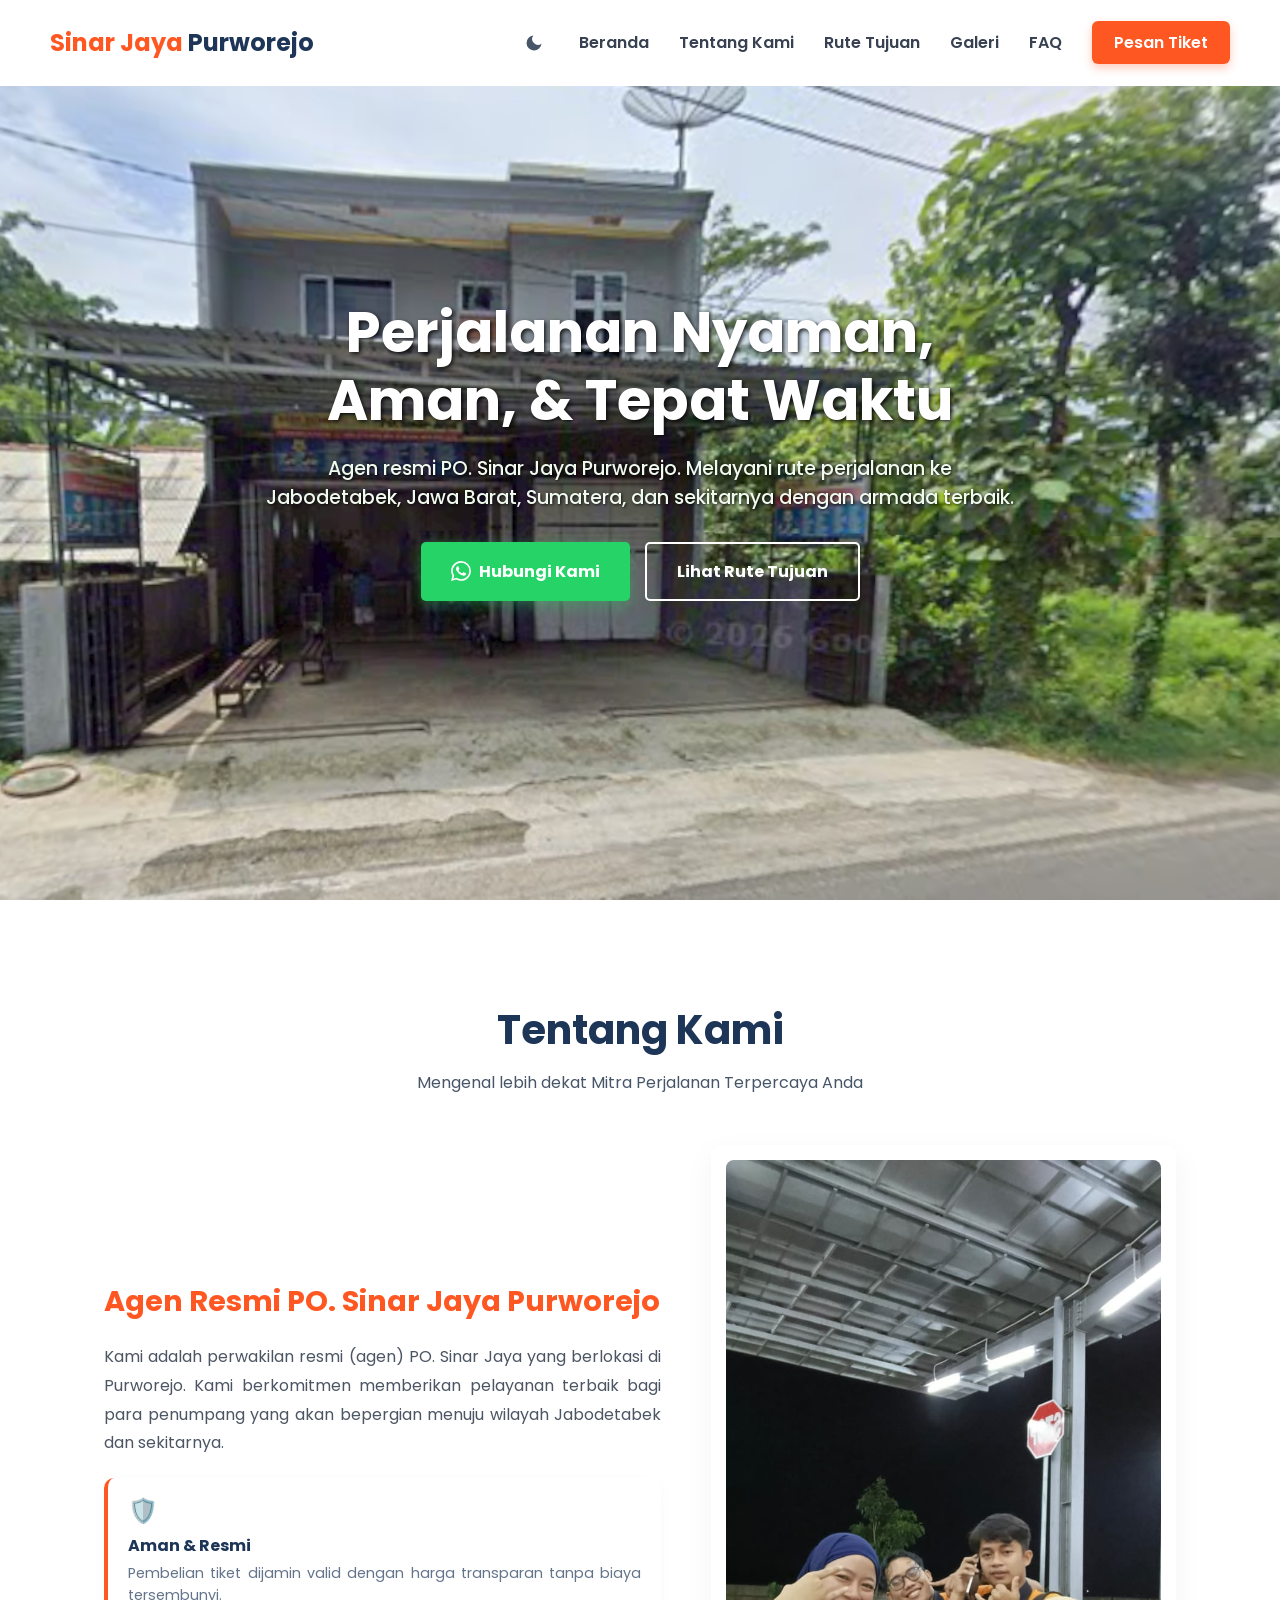
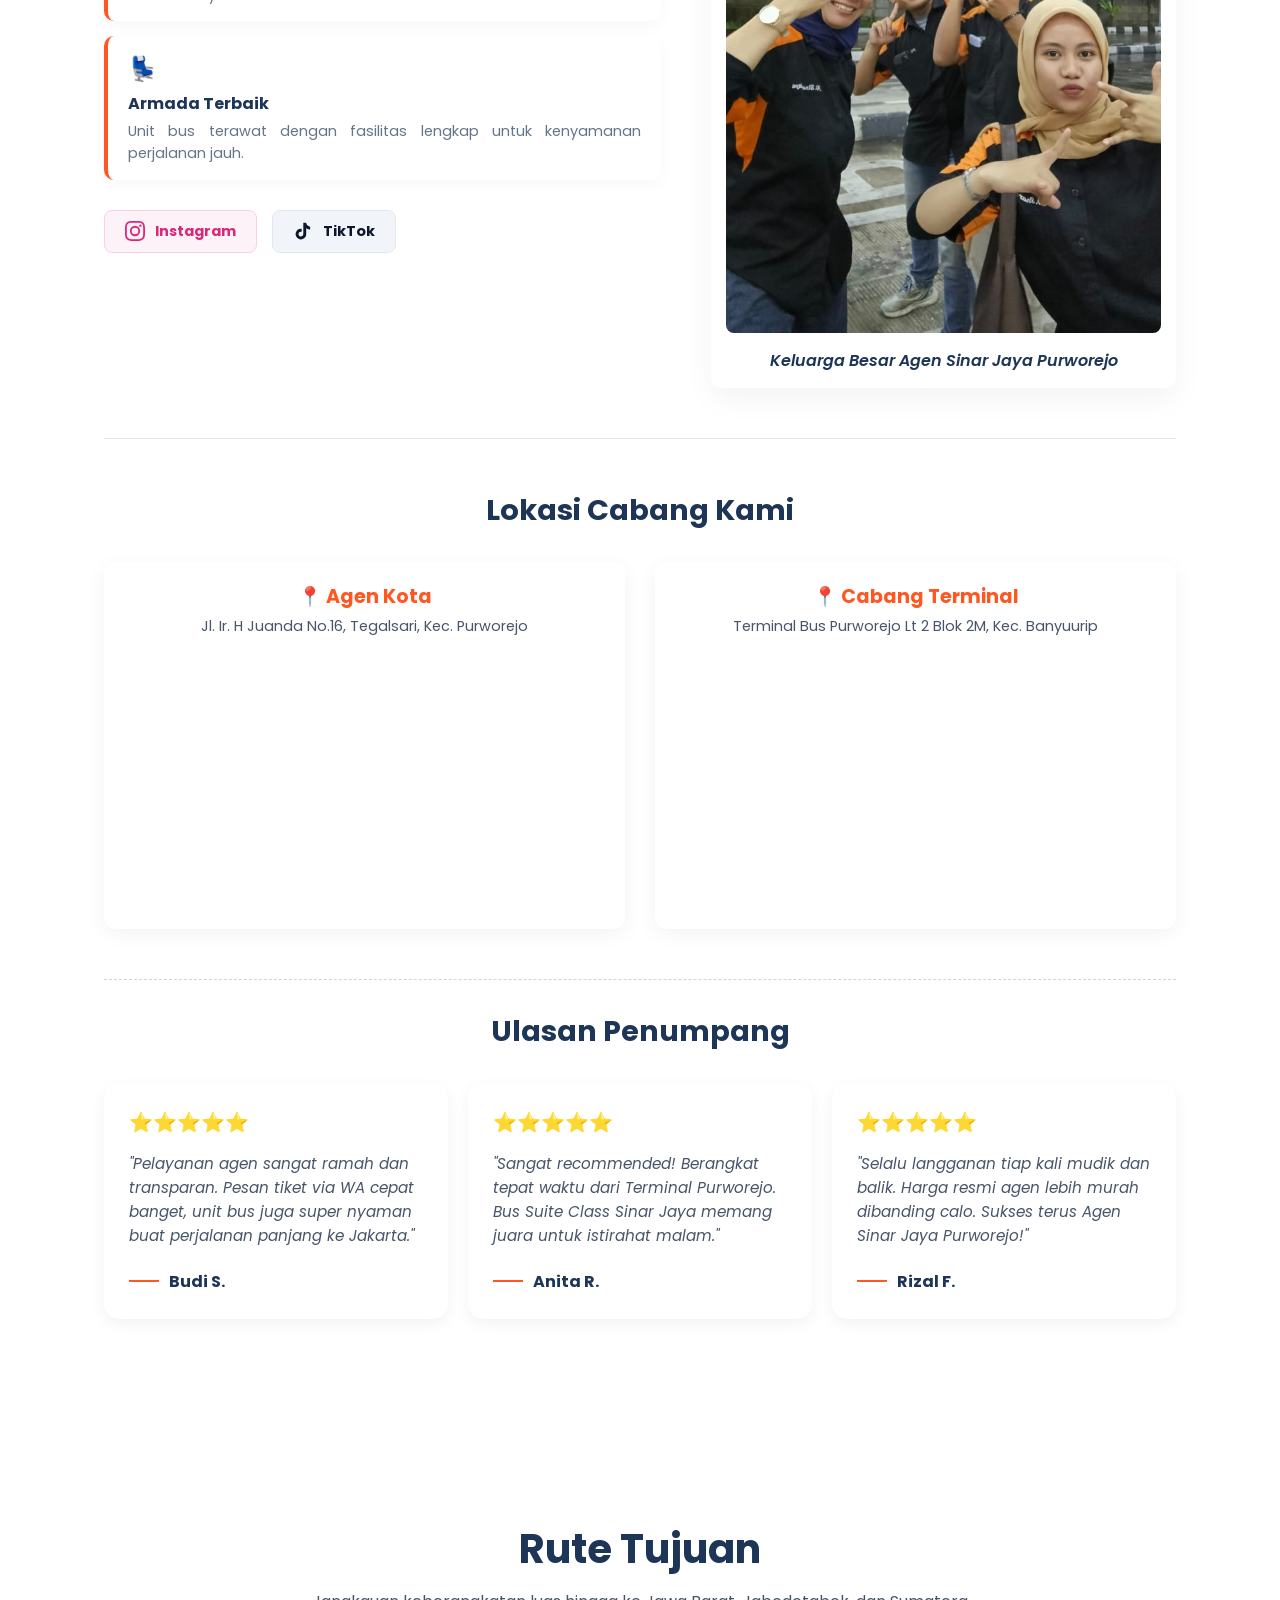
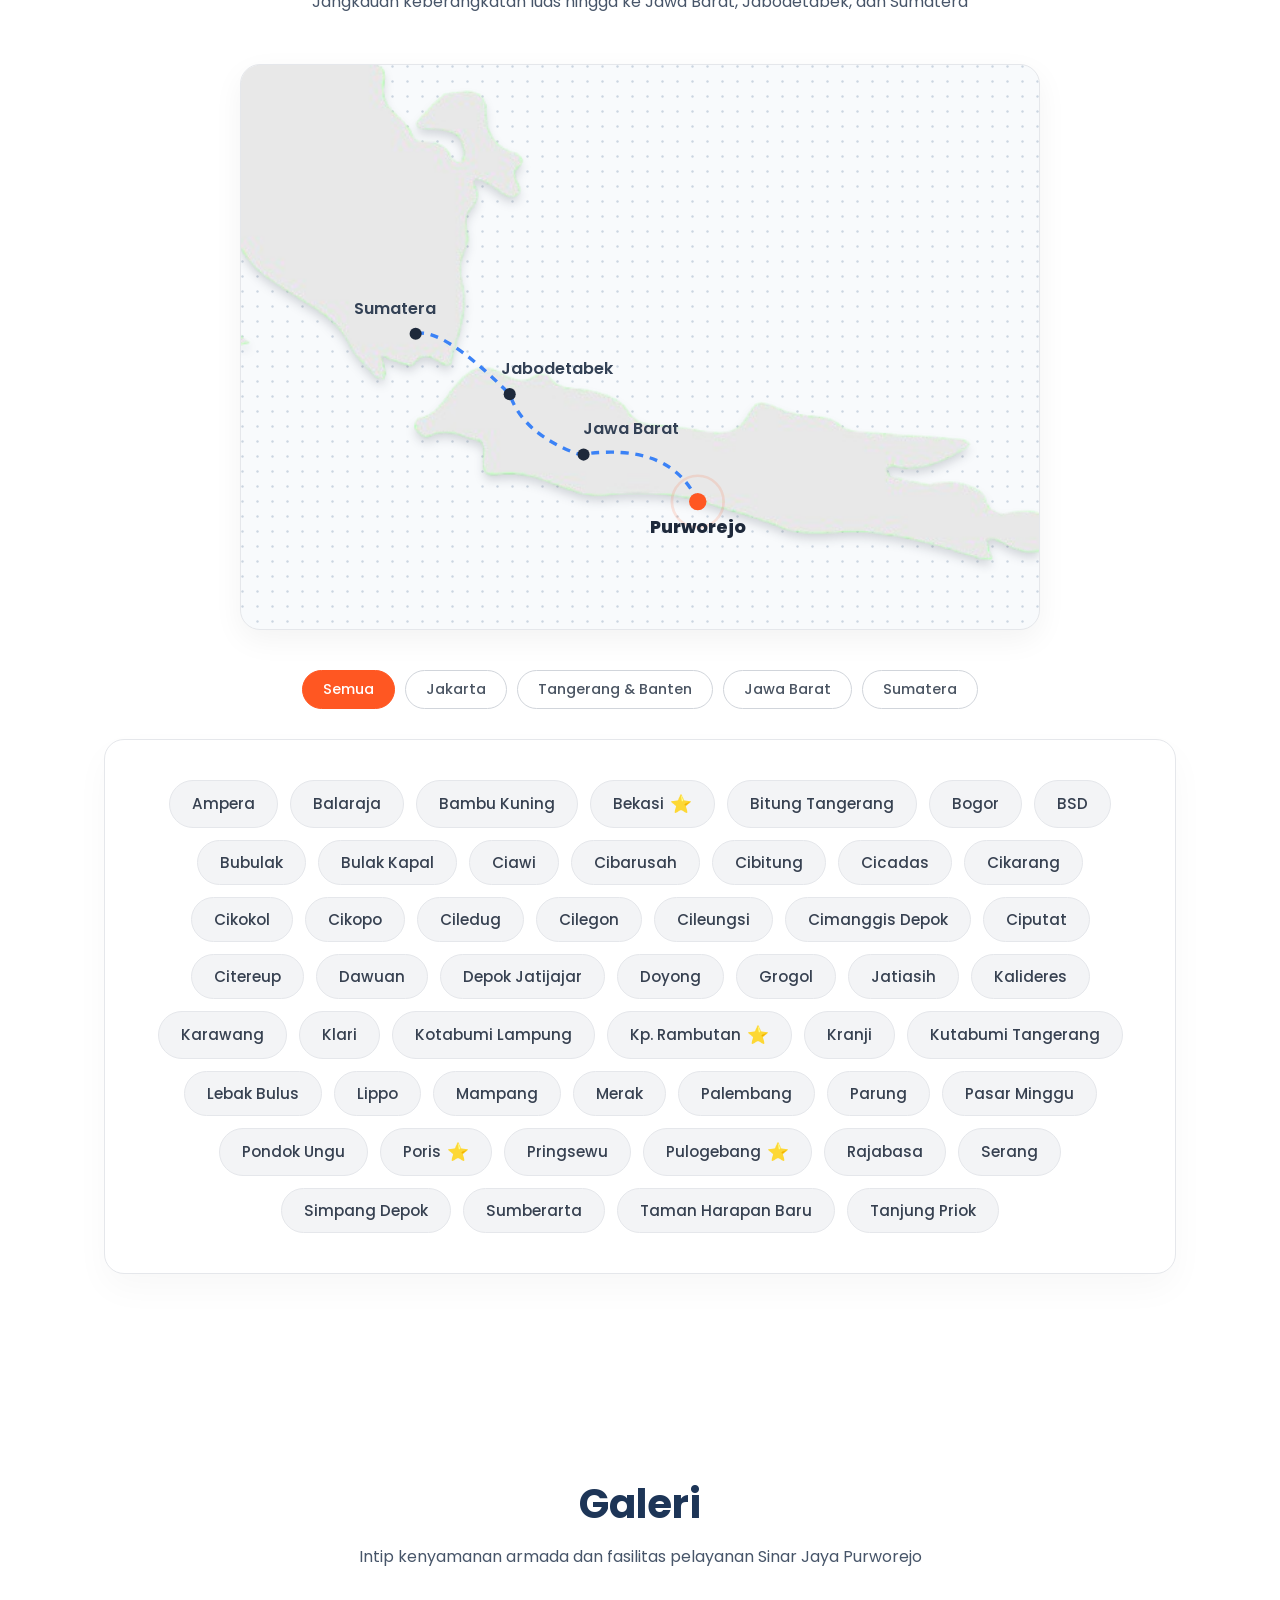
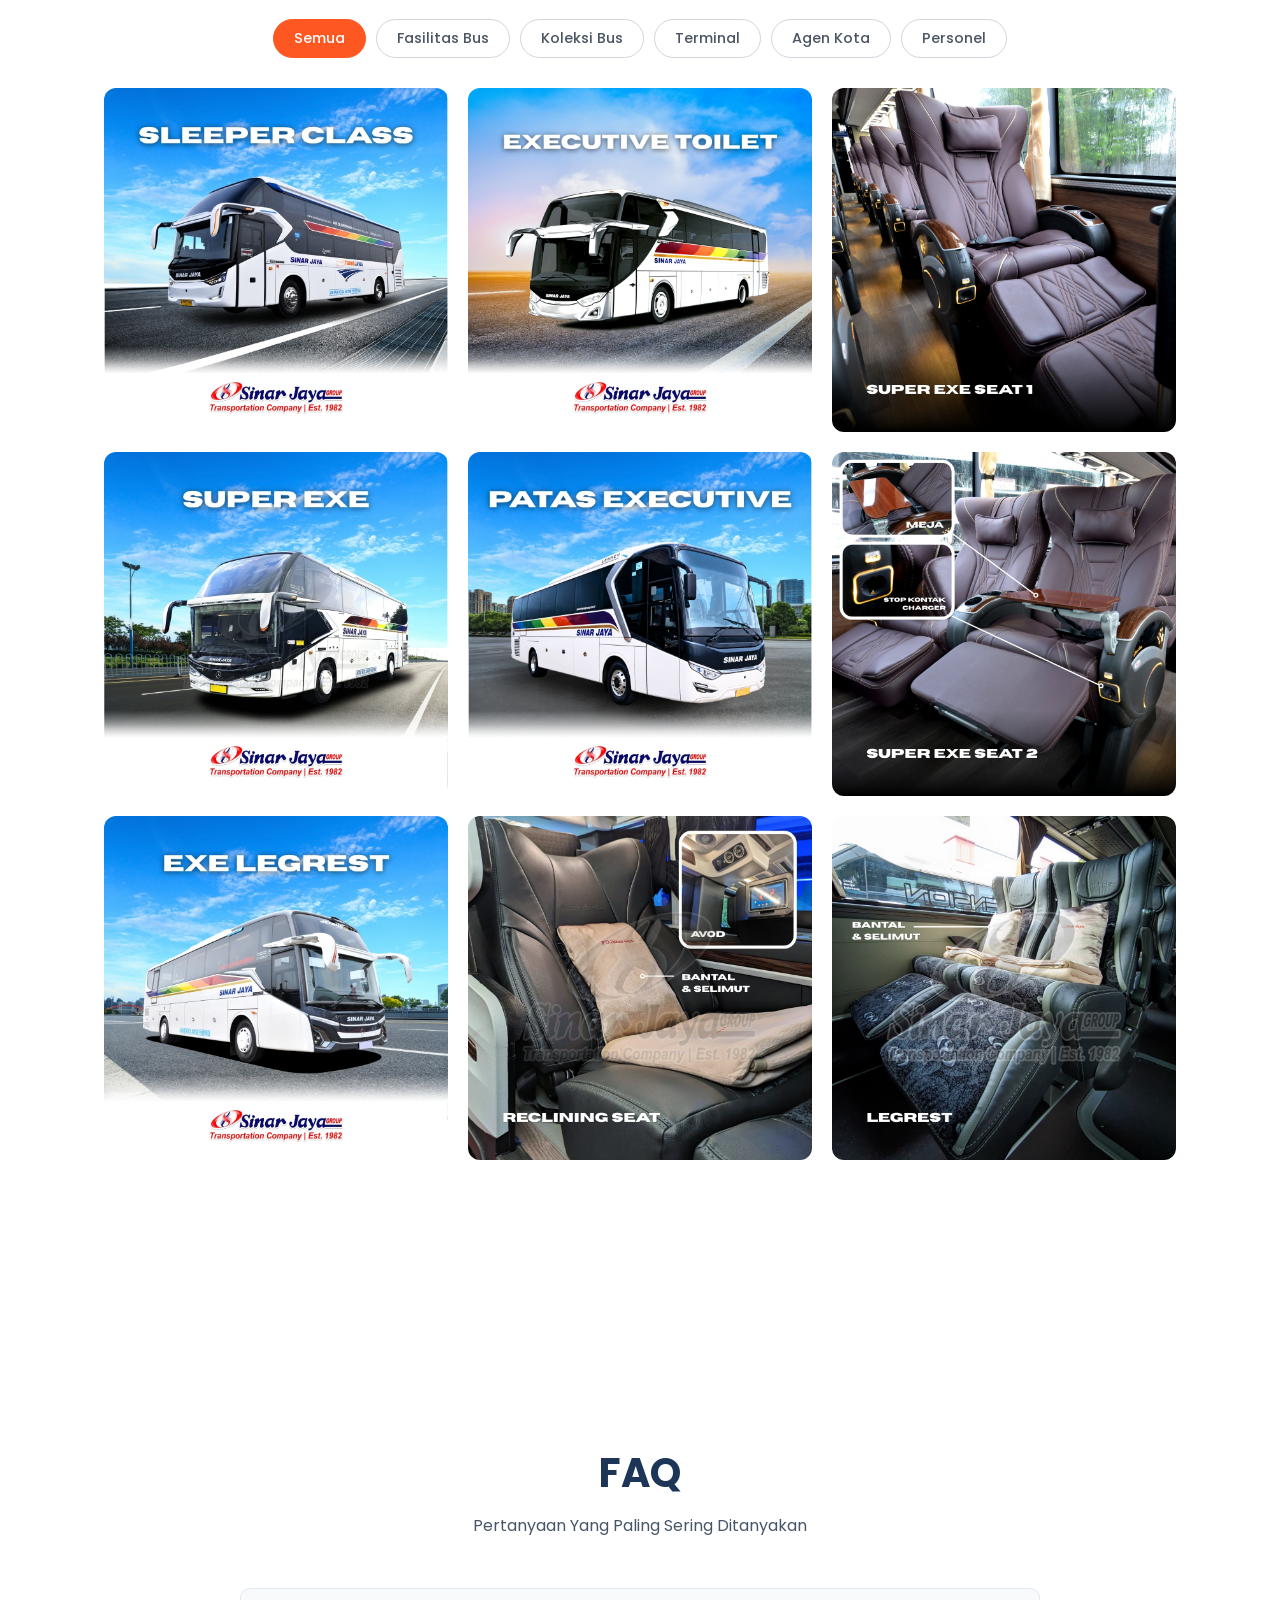
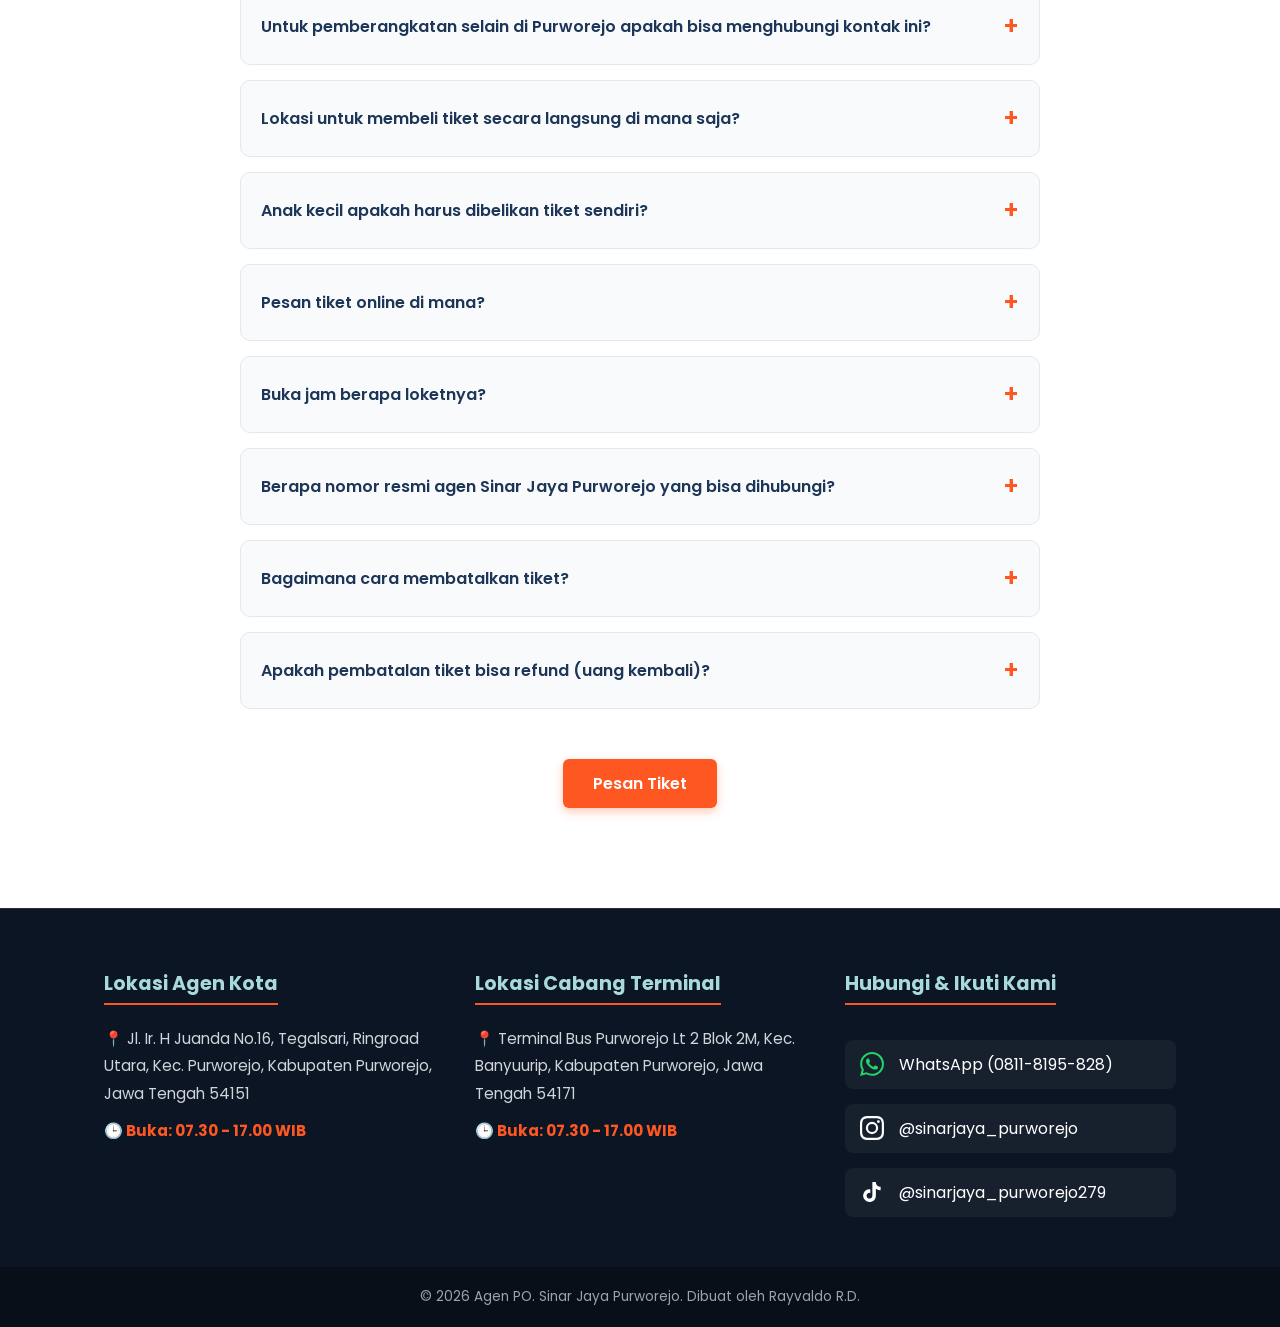
==== index.html @ 6c2a0564 "Upload File Web SJ PWJ Web Profile" ====
<!DOCTYPE html>
<html lang="id">
<head>
    <meta charset="UTF-8">
    <meta name="viewport" content="width=device-width, initial-scale=1.0">
    <title>Agen PO. Sinar Jaya Purworejo</title>
    <link rel="stylesheet" href="css/style.css">
    <link href="https://fonts.googleapis.com/css2?family=Poppins:wght@300;400;600;700&display=swap" rel="stylesheet">
</head>
<body>

    <!-- NAVBAR HEADER -->
    <header class="navbar" id="navbar">
        <div class="logo">
            <a href="#beranda">Sinar Jaya <span>Purworejo</span></a>
        </div>
        <div class="hamburger" id="hamburger">
            <span></span><span></span><span></span>
        </div>
        <ul class="nav-links" id="nav-links">
            <!-- Tombol Dark/Light Mode -->
            <li class="theme-toggle-wrapper">
                <button id="theme-toggle" class="theme-toggle-btn" title="Ganti Tema">
                    <!-- Icon Bulan (muncul saat Light Mode) -->
                    <svg class="moon-icon" width="20" height="20" viewBox="0 0 24 24" fill="currentColor"><path d="M21 12.79A9 9 0 1 1 11.21 3 7 7 0 0 0 21 12.79z"></path></svg>
                    
                    <!-- Icon Matahari (Diperbaiki dengan atribut Stroke agar garis cahayanya muncul) -->
                    <svg class="sun-icon" width="22" height="22" viewBox="0 0 24 24" fill="none" stroke="currentColor" stroke-width="2" stroke-linecap="round" stroke-linejoin="round">
                        <circle cx="12" cy="12" r="5"></circle>
                        <line x1="12" y1="1" x2="12" y2="3"></line>
                        <line x1="12" y1="21" x2="12" y2="23"></line>
                        <line x1="4.22" y1="4.22" x2="5.64" y2="5.64"></line>
                        <line x1="18.36" y1="18.36" x2="19.78" y2="19.78"></line>
                        <line x1="1" y1="12" x2="3" y2="12"></line>
                        <line x1="21" y1="12" x2="23" y2="12"></line>
                        <line x1="4.22" y1="19.78" x2="5.64" y2="18.36"></line>
                        <line x1="18.36" y1="5.64" x2="19.78" y2="4.22"></line>
                    </svg>
                </button>
            </li>
            <li><a href="#beranda">Beranda</a></li>
            <li><a href="#tentang">Tentang Kami</a></li>
            <li><a href="#rute">Rute Tujuan</a></li>
            <li><a href="#galeri">Galeri</a></li>
            <li><a href="#faq">FAQ</a></li>
            <li><a href="pesantiket.html" class="btn-pesan-nav">Pesan Tiket</a></li>
        </ul>
    </header>

    <!-- SECTION 1: BERANDA -->
    <section id="beranda" class="hero" data-bg-light="#ffffff" data-bg-dark="#1d3557">
        <div class="hero-slider">
            <div class="slides">
                <div class="slide" style="background-image: url('assets/img/slide1.jpg')"></div>
                <div class="slide" style="background-image: url('assets/img/slide2.jpg')"></div>
                <div class="slide" style="background-image: url('assets/img/slide3.jpg')"></div>
                <div class="slide" style="background-image: url('assets/img/slide4.jpg')"></div>
                <div class="slide" style="background-image: url('assets/img/slide5.jpg')"></div>
            </div>
            <div class="hero-overlay"></div>
        </div>
        
        <div class="hero-content reveal">
            <h1>Perjalanan Nyaman, Aman, & Tepat Waktu</h1>
            <p>Agen resmi PO. Sinar Jaya Purworejo. Melayani rute perjalanan ke Jabodetabek, Jawa Barat, Sumatera, dan sekitarnya dengan armada terbaik.</p>
            <div class="hero-buttons">
                <a href="https://wa.me/628118195828" target="_blank" class="btn-utama">
                    <svg width="20" height="20" viewBox="0 0 24 24" fill="currentColor"><path d="M17.472 14.382c-.297-.149-1.758-.867-2.03-.967-.273-.099-.471-.148-.67.15-.197.297-.767.966-.94 1.164-.173.199-.347.223-.644.075-.297-.15-1.255-.463-2.39-1.475-.883-.788-1.48-1.761-1.653-2.059-.173-.297-.018-.458.13-.606.134-.133.298-.347.446-.52.149-.174.198-.298.298-.497.099-.198.05-.371-.025-.52-.075-.149-.669-1.612-.916-2.207-.242-.579-.487-.5-.669-.51a12.8 12.8 0 0 0-.57-.01c-.198 0-.52.074-.792.372-.272.297-1.04 1.016-1.04 2.479 0 1.462 1.065 2.875 1.213 3.074.149.198 2.096 3.2 5.077 4.487.709.306 1.262.489 1.694.625.712.227 1.36.195 1.871.118.571-.085 1.758-.719 2.006-1.413.248-.694.248-1.289.173-1.413-.074-.124-.272-.198-.57-.347m-5.421 7.403h-.004a9.87 9.87 0 0 1-5.031-1.378l-.361-.214-3.741.982.998-3.648-.235-.374a9.86 9.86 0 0 1-1.51-5.26c.001-5.45 4.436-9.884 9.888-9.884 2.64 0 5.122 1.03 6.988 2.898a9.825 9.825 0 0 1 2.893 6.994c-.003 5.45-4.437 9.884-9.885 9.884m8.413-18.297A11.815 11.815 0 0 0 12.05 0C5.495 0 .16 5.335.157 11.892c0 2.096.547 4.142 1.588 5.945L.057 24l6.305-1.654a11.882 11.882 0 0 0 5.683 1.448h.005c6.554 0 11.89-5.335 11.893-11.893a11.821 11.821 0 0 0-3.48-8.413Z"/></svg>
                    Hubungi Kami
                </a>
                <a href="#rute" class="btn-kedua">Lihat Rute Tujuan</a>
            </div>
        </div>
    </section>

    <!-- SECTION 2: TENTANG KAMI -->
    <section id="tentang" class="section-tentang" data-bg-light="#f3f4f6" data-bg-dark="#112035">
        <div class="container">
            <div class="judul-section judul-gelap reveal">
                <h2>Tentang Kami</h2>
                <p>Mengenal lebih dekat Mitra Perjalanan Terpercaya Anda</p>
            </div>
            
            <div class="tentang-grid">
                <div class="tentang-teks reveal">
                    <h3>Agen Resmi PO. Sinar Jaya Purworejo</h3>
                    <p>Kami adalah perwakilan resmi (agen) PO. Sinar Jaya yang berlokasi di Purworejo. Kami berkomitmen memberikan pelayanan terbaik bagi para penumpang yang akan bepergian menuju wilayah Jabodetabek dan sekitarnya.</p>
                    
                    <div class="keunggulan-grid">
                        <div class="card-keunggulan">
                            <span class="ikon">🛡️</span>
                            <h4>Aman & Resmi</h4>
                            <p>Pembelian tiket dijamin valid dengan harga transparan tanpa biaya tersembunyi.</p>
                        </div>
                        <div class="card-keunggulan">
                            <span class="ikon">💺</span>
                            <h4>Armada Terbaik</h4>
                            <p>Unit bus terawat dengan fasilitas lengkap untuk kenyamanan perjalanan jauh.</p>
                        </div>
                    </div>

                    <div class="sosmed-tentang">
                        <a href="https://instagram.com/sinarjaya_purworejo" target="_blank" class="ig-btn">
                            <svg width="20" height="20" viewBox="0 0 24 24" fill="currentColor"><path d="M12 2.163c3.204 0 3.584.012 4.85.07 3.252.148 4.771 1.691 4.919 4.919.058 1.265.069 1.645.069 4.849 0 3.205-.012 3.584-.069 4.849-.149 3.225-1.664 4.771-4.919 4.919-1.266.058-1.644.07-4.85.07-3.204 0-3.584-.012-4.849-.07-3.26-.149-4.771-1.699-4.919-4.92-.058-1.265-.07-1.644-.07-4.849 0-3.204.013-3.583.07-4.849.149-3.227 1.664-4.771 4.919-4.919 1.266-.057 1.645-.069 4.849-.069zM12 0C8.741 0 8.333.014 7.053.072 2.695.272.273 2.69.073 7.052.014 8.333 0 8.741 0 12c0 3.259.014 3.668.072 4.948.2 4.358 2.618 6.78 6.98 6.98C8.333 23.986 8.741 24 12 24c3.259 0 3.668-.014 4.948-.072 4.354-.2 6.782-2.618 6.979-6.98.059-1.28.073-1.689.073-4.948 0-3.259-.014-3.667-.072-4.947-.196-4.354-2.617-6.78-6.979-6.98C15.668.014 15.259 0 12 0zm0 5.838a6.162 6.162 0 100 12.324 6.162 6.162 0 000-12.324zM12 16a4 4 0 110-8 4 4 0 010 8zm6.406-11.845a1.44 1.44 0 100 2.881 1.44 1.44 0 000-2.881z"/></svg> Instagram
                        </a>
                        <a href="https://tiktok.com/@sinarjaya_purworejo279" target="_blank" class="tk-btn">
                            <svg width="20" height="20" viewBox="0 0 24 24" fill="currentColor"><path d="M19.59 6.69a4.83 4.83 0 0 1-3.77-4.25V2h-3.45v13.67a2.89 2.89 0 0 1-5.2 1.74 2.89 2.89 0 0 1 2.31-4.64 2.93 2.93 0 0 1 .88.13V9.4a6.84 6.84 0 0 0-1-.05A6.33 6.33 0 0 0 5 20.1a6.34 6.34 0 0 0 10.86-4.43v-7a8.16 8.16 0 0 0 4.77 1.52v-3.4a4.85 4.85 0 0 1-1-.1z"/></svg> TikTok
                        </a>
                    </div>
                </div>

                <div class="tentang-foto reveal">
                    <img src="assets/img/foto-bersama.jpg" alt="Tim Agen Sinar Jaya Purworejo">
                    <div class="caption-foto">Keluarga Besar Agen Sinar Jaya Purworejo</div>
                </div>
            </div>

            <!-- Bagian Google Maps -->
            <div class="maps-section reveal">
                <h3 class="maps-title">Lokasi Cabang Kami</h3>
                <div class="maps-grid">
                    <div class="map-card">
                        <h4>📍 Agen Kota</h4>
                        <p>Jl. Ir. H Juanda No.16, Tegalsari, Kec. Purworejo</p>
                        <iframe src="https://www.google.com/maps/embed?pb=!1m14!1m8!1m3!1d1257.770533558423!2d110.01769813673812!3d-7.702068059497365!3m2!1i1024!2i768!4f13.1!3m3!1m2!1s0x2e7aebbdb913439d%3A0x49f1b33b9abb4f53!2sAgen%20Bus%20Po%20Sinar%20Jaya!5e1!3m2!1sen!2sus!4v1790156026049!5m2!1sen!2sus" allowfullscreen="" loading="lazy"></iframe>
                    </div>
                    <div class="map-card">
                        <h4>📍 Cabang Terminal</h4>
                        <p>Terminal Bus Purworejo Lt 2 Blok 2M, Kec. Banyuurip</p>
                        <iframe src="https://www.google.com/maps/embed?pb=!1m18!1m12!1m3!1d799.1070566538001!2d109.9699220476875!3d-7.727563950122989!2m3!1f0!2f0!3f0!3m2!1i1024!2i768!4f13.1!3m3!1m2!1s0x2e7aea18d0f49367%3A0x1f5419e1a2a48a88!2sPurworejo%20Bus%20Terminal!5e1!3m2!1sen!2sus!4v1790155977466!5m2!1sen!2sus" allowfullscreen="" loading="lazy"></iframe>
                    </div>
                </div>
            </div>

            <!-- Bagian Testimoni -->
            <div class="testimonial-section reveal">
                <div class="judul-section judul-gelap" style="margin-bottom: 20px;">
                    <h2 style="font-size: 1.8rem;">Ulasan Penumpang</h2>
                </div>
                <div class="testi-grid">
                    <div class="testi-card">
                        <div class="testi-stars">⭐⭐⭐⭐⭐</div>
                        <p class="testi-text">"Pelayanan agen sangat ramah dan transparan. Pesan tiket via WA cepat banget, unit bus juga super nyaman buat perjalanan panjang ke Jakarta."</p>
                        <span class="testi-author">Budi S.</span>
                    </div>
                    <div class="testi-card">
                        <div class="testi-stars">⭐⭐⭐⭐⭐</div>
                        <p class="testi-text">"Sangat recommended! Berangkat tepat waktu dari Terminal Purworejo. Bus Suite Class Sinar Jaya memang juara untuk istirahat malam."</p>
                        <span class="testi-author">Anita R.</span>
                    </div>
                    <div class="testi-card">
                        <div class="testi-stars">⭐⭐⭐⭐⭐</div>
                        <p class="testi-text">"Selalu langganan tiap kali mudik dan balik. Harga resmi agen lebih murah dibanding calo. Sukses terus Agen Sinar Jaya Purworejo!"</p>
                        <span class="testi-author">Rizal F.</span>
                    </div>
                </div>
            </div>
        </div>
    </section>

    <!-- SECTION 3: RUTE TUJUAN -->
    <section id="rute" class="section-rute" data-bg-light="#ffffff" data-bg-dark="#1d3557">
        <div class="container">
            <div class="judul-section judul-gelap reveal">
                <h2>Rute Tujuan</h2>
                <p>Jangkauan keberangkatan luas hingga ke Jawa Barat, Jabodetabek, dan Sumatera</p>
            </div>

            <!-- PETA BERBASIS GAMBAR DENGAN SVG OVERLAY (SINGLE ROUTE) -->
            <div class="rute-map-wrapper reveal" style="position: relative; max-width: 800px; margin: 0 auto 40px auto; background: #f8fafc; border: 1px solid #e5e7eb; border-radius: 20px; overflow: hidden; box-shadow: 0 10px 30px rgba(0,0,0,0.05);">
                
                <!-- Lapisan 1: Pattern Latar Belakang (Tech Grid) -->
                <svg style="position: absolute; width: 100%; height: 100%; left: 0; top: 0; z-index: 0;">
                    <defs>
                        <pattern id="dotGridImg" width="15" height="15" patternUnits="userSpaceOnUse">
                            <circle cx="1.5" cy="1.5" r="1.2" fill="#cbd5e1"/>
                        </pattern>
                    </defs>
                    <rect width="100%" height="100%" fill="url(#dotGridImg)" />
                </svg>

                <!-- Lapisan 2: Slot Image Peta Asli -->
                <img src="assets/img/map.png" alt="Peta Geografis Rute" style="position: relative; width: 100%; height: auto; display: block; z-index: 1; filter: drop-shadow(0px 6px 5px rgba(15, 23, 42, 0.15));">

                <!-- Lapisan 3: Overlay Titik dan Garis Rute (Satu Jalur Bersambung) -->
                <svg viewBox="0 0 594 420" style="position: absolute; top: 0; left: 0; width: 100%; height: 100%; z-index: 2;" preserveAspectRatio="xMidYMid meet">
                    
                    <!-- Garis Rute (Satu Garis Berkelanjutan dari Purworejo -> Jabar -> Jabodetabek -> Sumatera) -->
                    <path d="M 340 325 Q 320 280 252 290 Q 210 275 200 245 Q 150 195 130 200" stroke="#3b82f6" stroke-width="2.5" fill="none" stroke-dasharray="6,5" class="map-path"/>
                    
                    <!-- TITIK LOKASI & LABEL -->
                    <!-- Sumatera (Titik Akhir) -->
                    <circle cx="130" cy="200" r="4.5" fill="#1e293b"/>
                    <text x="115" y="185" fill="#334155" font-size="12" font-weight="600" text-anchor="middle">Sumatera</text>
                    
                    <!-- Jabodetabek (Titik Transit 2) -->
                    <circle cx="200" cy="245" r="4.5" fill="#1e293b"/>
                    <text x="235" y="230" fill="#334155" font-size="12" font-weight="600" text-anchor="middle">Jabodetabek</text>
                    
                    <!-- Jawa Barat (Titik Transit 1) -->
                    <circle cx="255" cy="290" r="4.5" fill="#1e293b"/>
                    <text x="290" y="275" fill="#334155" font-size="12" font-weight="600" text-anchor="middle">Jawa Barat</text>
                    
                    <!-- Purworejo (Pusat Keberangkatan Berkedip) -->
                    <circle cx="340" cy="325" r="6.5" fill="var(--orange-sj)" />
                    <circle cx="340" cy="325" r="16" fill="none" stroke="var(--orange-sj)" stroke-width="2" opacity="0.6">
                        <animate attributeName="r" values="6.5;22" dur="1.5s" repeatCount="indefinite"/>
                        <animate attributeName="opacity" values="0.8;0" dur="1.5s" repeatCount="indefinite"/>
                    </circle>
                    <text x="340" y="348" fill="#1e293b" font-size="13" font-weight="800" text-anchor="middle">Purworejo</text>
                </svg>
            </div>

            <!-- Tombol Filter Group -->
            <div class="rute-filters reveal">
                <button class="filter-btn active" data-target="all">Semua</button>
                <button class="filter-btn" data-target="jakarta">Jakarta</button>
                <button class="filter-btn" data-target="banten">Tangerang & Banten</button>
                <button class="filter-btn" data-target="jabar">Jawa Barat</button>
                <button class="filter-btn" data-target="sumatera">Sumatera</button>
            </div>

            <!-- Kontainer Tag Rute -->
            <div class="rute-container reveal">
                <div class="rute-tags">
                    <!-- Daftar Kota -->
                    <span class="rute-tag" data-wilayah="jakarta">Ampera</span>
                    <span class="rute-tag" data-wilayah="banten">Balaraja</span>
                    <span class="rute-tag" data-wilayah="jakarta">Bambu Kuning</span>
                    <span class="rute-tag" data-wilayah="jabar">Bekasi <span class="bintang-fav">⭐</span></span>
                    <span class="rute-tag" data-wilayah="banten">Bitung Tangerang</span>
                    <span class="rute-tag" data-wilayah="jabar">Bogor</span>
                    <span class="rute-tag" data-wilayah="banten">BSD</span>
                    <span class="rute-tag" data-wilayah="jabar">Bubulak</span>
                    <span class="rute-tag" data-wilayah="jabar">Bulak Kapal</span>
                    <span class="rute-tag" data-wilayah="jabar">Ciawi</span>
                    <span class="rute-tag" data-wilayah="jabar">Cibarusah</span>
                    <span class="rute-tag" data-wilayah="jabar">Cibitung</span>
                    <span class="rute-tag" data-wilayah="jabar">Cicadas</span>
                    <span class="rute-tag" data-wilayah="jabar">Cikarang</span>
                    <span class="rute-tag" data-wilayah="banten">Cikokol</span>
                    <span class="rute-tag" data-wilayah="jabar">Cikopo</span>
                    <span class="rute-tag" data-wilayah="banten">Ciledug</span>
                    <span class="rute-tag" data-wilayah="banten">Cilegon</span>
                    <span class="rute-tag" data-wilayah="jabar">Cileungsi</span>
                    <span class="rute-tag" data-wilayah="jabar">Cimanggis Depok</span>
                    <span class="rute-tag" data-wilayah="banten">Ciputat</span>
                    <span class="rute-tag" data-wilayah="jabar">Citereup</span>
                    <span class="rute-tag" data-wilayah="jabar">Dawuan</span>
                    <span class="rute-tag" data-wilayah="jabar">Depok Jatijajar</span>
                    <span class="rute-tag" data-wilayah="banten">Doyong</span>
                    <span class="rute-tag" data-wilayah="jakarta">Grogol</span>
                    <span class="rute-tag" data-wilayah="jabar">Jatiasih</span>
                    <span class="rute-tag" data-wilayah="jakarta">Kalideres</span>
                    <span class="rute-tag" data-wilayah="jabar">Karawang</span>
                    <span class="rute-tag" data-wilayah="jabar">Klari</span>
                    <span class="rute-tag" data-wilayah="sumatera">Kotabumi Lampung</span>
                    <span class="rute-tag" data-wilayah="jakarta">Kp. Rambutan <span class="bintang-fav">⭐</span></span>
                    <span class="rute-tag" data-wilayah="jabar">Kranji</span>
                    <span class="rute-tag" data-wilayah="banten">Kutabumi Tangerang</span>
                    <span class="rute-tag" data-wilayah="jakarta">Lebak Bulus</span>
                    <span class="rute-tag" data-wilayah="jabar">Lippo</span>
                    <span class="rute-tag" data-wilayah="jakarta">Mampang</span>
                    <span class="rute-tag" data-wilayah="banten">Merak</span>
                    <span class="rute-tag" data-wilayah="sumatera">Palembang</span>
                    <span class="rute-tag" data-wilayah="jabar">Parung</span>
                    <span class="rute-tag" data-wilayah="jakarta">Pasar Minggu</span>
                    <span class="rute-tag" data-wilayah="jabar">Pondok Ungu</span>
                    <span class="rute-tag" data-wilayah="banten">Poris <span class="bintang-fav">⭐</span></span>
                    <span class="rute-tag" data-wilayah="sumatera">Pringsewu</span>
                    <span class="rute-tag" data-wilayah="jakarta">Pulogebang <span class="bintang-fav">⭐</span></span>
                    <span class="rute-tag" data-wilayah="sumatera">Rajabasa</span>
                    <span class="rute-tag" data-wilayah="banten">Serang</span>
                    <span class="rute-tag" data-wilayah="jabar">Simpang Depok</span>
                    <span class="rute-tag" data-wilayah="jabar">Sumberarta</span>
                    <span class="rute-tag" data-wilayah="jabar">Taman Harapan Baru</span>
                    <span class="rute-tag" data-wilayah="jakarta">Tanjung Priok</span>
                </div>
            </div>
        </div>
    </section>

    <!-- SECTION 4: GALERI -->
    <section id="galeri" class="section-galeri" data-bg-light="#f3f4f6" data-bg-dark="#112035">
        <div class="container">
            <div class="judul-section judul-gelap reveal">
                <h2>Galeri</h2>
                <p>Intip kenyamanan armada dan fasilitas pelayanan Sinar Jaya Purworejo</p>
            </div>

            <!-- Filter Galeri -->
            <div class="galeri-filters reveal">
                <button class="g-filter-btn active" data-filter="all">Semua</button>
                <button class="g-filter-btn" data-filter="fasilitas">Fasilitas Bus</button>
                <button class="g-filter-btn" data-filter="koleksi">Koleksi Bus</button>
                <button class="g-filter-btn" data-filter="terminal">Terminal</button>
                <button class="g-filter-btn" data-filter="agen">Agen Kota</button>
                <button class="g-filter-btn" data-filter="personel">Personel</button>
            </div>

            <!-- Masonry Grid Galeri -->
            <div class="galeri-grid reveal">
                
                <!-- Kategori: Fasilitas Bus (5 Kelas) -->
                <div class="galeri-item" data-kategori="fasilitas">
                    <img src="assets/img/galeri-sleeper.jpg" alt="Sleeper Class">
                    <div class="galeri-overlay">
                        <span class="badge-kategori">Fasilitas Bus</span>
                        <p>Sleeper Class (Suite)</p>
                    </div>
                </div>
                <div class="galeri-item" data-kategori="fasilitas">
                    <img src="assets/img/galeri-superexe.jpg" alt="Super Executive">
                    <div class="galeri-overlay">
                        <span class="badge-kategori">Fasilitas Bus</span>
                        <p>Super Executive</p>
                    </div>
                </div>
                <div class="galeri-item" data-kategori="fasilitas">
                    <img src="assets/img/galeri-exe-legrest.jpg" alt="Executive Legrest">
                    <div class="galeri-overlay">
                        <span class="badge-kategori">Fasilitas Bus</span>
                        <p>Executive Legrest</p>
                    </div>
                </div>
                <div class="galeri-item" data-kategori="fasilitas">
                    <img src="assets/img/galeri-exe-toilet.jpg" alt="Executive Toilet">
                    <div class="galeri-overlay">
                        <span class="badge-kategori">Fasilitas Bus</span>
                        <p>Executive Toilet</p>
                    </div>
                </div>
                <div class="galeri-item" data-kategori="fasilitas">
                    <img src="assets/img/galeri-patas.jpg" alt="Patas Executive">
                    <div class="galeri-overlay">
                        <span class="badge-kategori">Fasilitas Bus</span>
                        <p>Patas Executive</p>
                    </div>
                </div>

                <!-- Fasilitas Bus: Kursi -->
                <div class="galeri-item" data-kategori="fasilitas">
                    <img src="assets/img/kursi-sleeper.jpg" alt="Kursi Sleeper Class">
                    <div class="galeri-overlay">
                        <span class="badge-kategori">Fasilitas Bus</span>
                        <p>Kursi Sleeper Class (Suite)</p>
                    </div>
                </div>
                <div class="galeri-item" data-kategori="fasilitas">
                    <img src="assets/img/kursi-superexe.jpg" alt="Kursi Super Executive">
                    <div class="galeri-overlay">
                        <span class="badge-kategori">Fasilitas Bus</span>
                        <p>Kursi Super Executive</p>
                    </div>
                </div>
                <div class="galeri-item" data-kategori="fasilitas">
                    <img src="assets/img/kursi-superexe2.jpg" alt="Kursi Super Executive">
                    <div class="galeri-overlay">
                        <span class="badge-kategori">Fasilitas Bus</span>
                        <p>Kursi Super Executive</p>
                    </div>
                </div>
                <div class="galeri-item" data-kategori="fasilitas">
                    <img src="assets/img/kursi-exe-legrest.jpg" alt="Kursi Executive Legrest">
                    <div class="galeri-overlay">
                        <span class="badge-kategori">Fasilitas Bus</span>
                        <p>Kursi Executive Legrest</p>
                    </div>
                </div>
                <div class="galeri-item" data-kategori="fasilitas">
                    <img src="assets/img/kursi-exe-toilet.jpg" alt="Kursi Executive Toilet">
                    <div class="galeri-overlay">
                        <span class="badge-kategori">Fasilitas Bus</span>
                        <p>Kursi Executive Toilet</p>
                    </div>
                </div>

                <!-- Fasilitas Bus: Konfigurasi -->
                <div class="galeri-item" data-kategori="fasilitas">
                    <img src="assets/img/konfigurasi-sleeper.jpg" alt="Konfigurasi Sleeper Class">
                    <div class="galeri-overlay">
                        <span class="badge-kategori">Fasilitas Bus</span>
                        <p>Konfigurasi Sleeper Class (Suite)</p>
                    </div>
                </div>
                <div class="galeri-item" data-kategori="fasilitas">
                    <img src="assets/img/konfigurasi-superexe.jpg" alt="Konfigurasi Super Executive">
                    <div class="galeri-overlay">
                        <span class="badge-kategori">Fasilitas Bus</span>
                        <p>Konfigurasi Super Executive</p>
                    </div>
                </div>
                <div class="galeri-item" data-kategori="fasilitas">
                    <img src="assets/img/konfigurasi-exe-legrest.jpg" alt="Konfigurasi Executive Legrest">
                    <div class="galeri-overlay">
                        <span class="badge-kategori">Fasilitas Bus</span>
                        <p>Konfigurasi Executive Legrest</p>
                    </div>
                </div>
                <div class="galeri-item" data-kategori="fasilitas">
                    <img src="assets/img/konfigurasi-exe-toilet.jpg" alt="Konfigurasi Executive Toilet">
                    <div class="galeri-overlay">
                        <span class="badge-kategori">Fasilitas Bus</span>
                        <p>Konfigurasi Executive Toilet</p>
                    </div>
                </div>
                <div class="galeri-item" data-kategori="fasilitas">
                    <img src="assets/img/konfigurasi-patas.jpg" alt="Konfigurasi Patas Executive">
                    <div class="galeri-overlay">
                        <span class="badge-kategori">Fasilitas Bus</span>
                        <p>Konfigurasi Patas Executive</p>
                    </div>
                </div>

                <!-- Fasilitas Bus: Toilet -->
                <div class="galeri-item" data-kategori="fasilitas">
                    <img src="assets/img/toilet-sleeper.jpg" alt="Toilet Sleeper Class">
                    <div class="galeri-overlay">
                        <span class="badge-kategori">Fasilitas Bus</span>
                        <p>Toilet Sleeper Class (Suite)</p>
                    </div>
                </div>
                <div class="galeri-item" data-kategori="fasilitas">
                    <img src="assets/img/toilet-superexe.jpg" alt="Toilet Super Executive">
                    <div class="galeri-overlay">
                        <span class="badge-kategori">Fasilitas Bus</span>
                        <p>Toilet Super Executive</p>
                    </div>
                </div>
                <div class="galeri-item" data-kategori="fasilitas">
                    <img src="assets/img/toilet-exe-legrest.jpg" alt="Toilet Executive Legrest">
                    <div class="galeri-overlay">
                        <span class="badge-kategori">Fasilitas Bus</span>
                        <p>Toilet Executive Legrest</p>
                    </div>
                </div>
                <div class="galeri-item" data-kategori="fasilitas">
                    <img src="assets/img/toilet-exe-toilet.jpg" alt="Toilet Executive Toilet">
                    <div class="galeri-overlay">
                        <span class="badge-kategori">Fasilitas Bus</span>
                        <p>Toilet Executive Toilet</p>
                    </div>
                </div>

                <!-- Fasilitas Bus: Fasilitas Lain -->
                <div class="galeri-item" data-kategori="fasilitas">
                    <img src="assets/img/fasilitas-sleeper.jpg" alt="Fasilitas Lain Sleeper Class">
                    <div class="galeri-overlay">
                        <span class="badge-kategori">Fasilitas Bus</span>
                        <p>Fasilitas Sleeper Class (Suite)</p>
                    </div>
                </div>
                <div class="galeri-item" data-kategori="fasilitas">
                    <img src="assets/img/fasilitas-superexe.jpg" alt="Fasilitas Lain Super Executive">
                    <div class="galeri-overlay">
                        <span class="badge-kategori">Fasilitas Bus</span>
                        <p>Fasilitas Lain Super Executive</p>
                    </div>
                </div>
                <div class="galeri-item" data-kategori="fasilitas">
                    <img src="assets/img/fasilitas-exe-legrest.jpg" alt="Fasilitas Lain Executive Legrest">
                    <div class="galeri-overlay">
                        <span class="badge-kategori">Fasilitas Bus</span>
                        <p>Fasilitas Lain Executive Legrest</p>
                    </div>
                </div>
                <div class="galeri-item" data-kategori="fasilitas">
                    <img src="assets/img/fasilitas-exe-toilet.jpg" alt="Fasilitas Lain Executive Toilet">
                    <div class="galeri-overlay">
                        <span class="badge-kategori">Fasilitas Bus</span>
                        <p>Fasilitas Lain Executive Toilet</p>
                    </div>
                </div>

                <!-- Kategori: Koleksi Bus -->
                <div class="galeri-item" data-kategori="koleksi">
                    <img src="assets/img/bus-1.jpg">
                    <div class="galeri-overlay">
                        <span class="badge-kategori">Koleksi Bus</span>
                        <p>Armada Sinar Jaya</p>
                    </div>
                </div>
                <div class="galeri-item" data-kategori="koleksi">
                    <img src="assets/img/bus-2.jpg">
                    <div class="galeri-overlay">
                        <span class="badge-kategori">Koleksi Bus</span>
                        <p>Armada Sinar Jaya</p>
                    </div>
                </div>
                <div class="galeri-item" data-kategori="koleksi">
                    <img src="assets/img/bus-3.jpg">
                    <div class="galeri-overlay">
                        <span class="badge-kategori">Koleksi Bus</span>
                        <p>Armada Sinar Jaya</p>
                    </div>
                </div>
                <div class="galeri-item" data-kategori="koleksi">
                    <img src="assets/img/bus-4.jpg">
                    <div class="galeri-overlay">
                        <span class="badge-kategori">Koleksi Bus</span>
                        <p>Armada Sinar Jaya</p>
                    </div>
                </div>
                <div class="galeri-item" data-kategori="koleksi">
                    <img src="assets/img/bus-5.jpg">
                    <div class="galeri-overlay">
                        <span class="badge-kategori">Koleksi Bus</span>
                        <p>Armada Sinar Jaya</p>
                    </div>
                </div>
                <div class="galeri-item" data-kategori="koleksi">
                    <img src="assets/img/bus-6.jpg">
                    <div class="galeri-overlay">
                        <span class="badge-kategori">Koleksi Bus</span>
                        <p>Armada Sinar Jaya</p>
                    </div>
                </div>
                <div class="galeri-item" data-kategori="koleksi">
                    <img src="assets/img/bus-7.jpg">
                    <div class="galeri-overlay">
                        <span class="badge-kategori">Koleksi Bus</span>
                        <p>Armada Sinar Jaya</p>
                    </div>
                </div>
                <div class="galeri-item" data-kategori="koleksi">
                    <img src="assets/img/bus-8.jpg">
                    <div class="galeri-overlay">
                        <span class="badge-kategori">Koleksi Bus</span>
                        <p>Armada Sinar Jaya</p>
                    </div>
                </div>
                <div class="galeri-item" data-kategori="koleksi">
                    <img src="assets/img/bus-9.jpg">
                    <div class="galeri-overlay">
                        <span class="badge-kategori">Koleksi Bus</span>
                        <p>Armada Sinar Jaya</p>
                    </div>
                </div>
                <div class="galeri-item" data-kategori="koleksi">
                    <img src="assets/img/bus-10.jpg">
                    <div class="galeri-overlay">
                        <span class="badge-kategori">Koleksi Bus</span>
                        <p>Armada Sinar Jaya</p>
                    </div>
                </div>

                <!-- Kategori: Terminal -->
                <div class="galeri-item" data-kategori="terminal">
                    <img src="assets/img/terminal-1.jpg">
                    <div class="galeri-overlay">
                        <span class="badge-kategori">Terminal</span>
                        <p>Terminal Bus Purworejo</p>
                    </div>
                </div>
                <div class="galeri-item" data-kategori="terminal">
                    <img src="assets/img/terminal-2.jpg">
                    <div class="galeri-overlay">
                        <span class="badge-kategori">Terminal</span>
                        <p>Terminal Bus Purworejo</p>
                    </div>
                </div>
                <div class="galeri-item" data-kategori="terminal">
                    <img src="assets/img/terminal-3.jpg">
                    <div class="galeri-overlay">
                        <span class="badge-kategori">Terminal</span>
                        <p>Terminal Bus Purworejo</p>
                    </div>
                </div>
                <div class="galeri-item" data-kategori="terminal">
                    <img src="assets/img/terminal-4.jpg">
                    <div class="galeri-overlay">
                        <span class="badge-kategori">Terminal</span>
                        <p>Terminal Bus Purworejo</p>
                    </div>
                </div>
                <div class="galeri-item" data-kategori="terminal">
                    <img src="assets/img/terminal-5.jpg">
                    <div class="galeri-overlay">
                        <span class="badge-kategori">Terminal</span>
                        <p>Terminal Bus Purworejo</p>
                    </div>
                </div>

                <!-- Kategori: Agen Kota -->
                <div class="galeri-item" data-kategori="agen">
                    <img src="assets/img/agen-1.jpg">
                    <div class="galeri-overlay">
                        <span class="badge-kategori">Agen Kota</span>
                        <p>Loket Brengkelan</p>
                    </div>
                </div>
                <div class="galeri-item" data-kategori="agen">
                    <img src="assets/img/agen-2.jpg">
                    <div class="galeri-overlay">
                        <span class="badge-kategori">Agen Kota</span>
                        <p>Loket Brengkelan</p>
                    </div>
                </div>

                <!-- Kategori: Personel -->
                <div class="galeri-item" data-kategori="personel">
                    <img src="assets/img/karyawan-1.jpg">
                    <div class="galeri-overlay">
                        <span class="badge-kategori">Personel</span>
                        <p>Tim Sinar Jaya Purworejo</p>
                    </div>
                </div>
                <div class="galeri-item" data-kategori="personel">
                    <img src="assets/img/karyawan-2.jpg">
                    <div class="galeri-overlay">
                        <span class="badge-kategori">Personel</span>
                        <p>Tim Sinar Jaya Purworejo</p>
                    </div>
                </div>
                <div class="galeri-item" data-kategori="personel">
                    <img src="assets/img/karyawan-3.jpg">
                    <div class="galeri-overlay">
                        <span class="badge-kategori">Personel</span>
                        <p>Tim Sinar Jaya Purworejo</p>
                    </div>
                </div>
            <div class="galeri-actions reveal" id="galeri-actions">
                <button id="btn-load-more" class="btn-galeri btn-more">Tampilkan Lebih Banyak</button>
                <button id="btn-show-less" class="btn-galeri btn-less">Tampilkan Lebih Sedikit</button>
            </div>
        </div>
    </section>

    <!-- SECTION 5: FAQ ACCORDION -->
    <section id="faq" data-bg-light="#ffffff" data-bg-dark="#1d3557">
        <div class="container">
            <div class="judul-section judul-terang reveal">
                <h2>FAQ</h2>
                <p>Pertanyaan Yang Paling Sering Ditanyakan</p>
            </div>
            
            <div class="faq-container reveal">
                <div class="faq-item">
                    <div class="faq-question">
                        <span>Untuk pemberangkatan selain di Purworejo apakah bisa menghubungi kontak ini?</span>
                        <span class="faq-icon">+</span>
                    </div>
                    <div class="faq-answer">
                        Mohon maaf, kontak ini khusus melayani agen PO. Sinar Jaya keberangkatan wilayah Purworejo dan sekitarnya. Untuk keberangkatan dari kota lain, silakan menghubungi agen resmi di domisili masing-masing.
                    </div>
                </div>
                <div class="faq-item">
                    <div class="faq-question">
                        <span>Lokasi untuk membeli tiket secara langsung di mana saja?</span>
                        <span class="faq-icon">+</span>
                    </div>
                    <div class="faq-answer">
                        Anda dapat membeli tiket fisik secara langsung di Agen Kota Brengkelan (Jl. Ir. H. Juanda No.16) atau di Cabang Terminal Baru Purworejo (Lt. 2 Blok 2M).
                    </div>
                </div>
                <div class="faq-item">
                    <div class="faq-question">
                        <span>Anak kecil apakah harus dibelikan tiket sendiri?</span>
                        <span class="faq-icon">+</span>
                    </div>
                    <div class="faq-answer">
                        Anak dengan usia di atas 3 tahun (atau balita yang membutuhkan kursi/tempat duduk sendiri) diwajibkan membeli tiket penuh demi kenyamanan dan keselamatan selama perjalanan.
                    </div>
                </div>
                <div class="faq-item">
                    <div class="faq-question">
                        <span>Pesan tiket online di mana?</span>
                        <span class="faq-icon">+</span>
                    </div>
                    <div class="faq-answer">
                        Anda bisa langsung mengisi form pendataan melalui tombol "Pesan Tiket" di website ini. Data akan diteruskan ke WhatsApp Admin untuk konfirmasi pembayaran dan pemilihan kursi (tanpa antre!).
                    </div>
                </div>
                <div class="faq-item">
                    <div class="faq-question">
                        <span>Buka jam berapa loketnya?</span>
                        <span class="faq-icon">+</span>
                    </div>
                    <div class="faq-answer">
                        Loket resmi kami beroperasi setiap hari mulai pukul 07.30 Pagi hingga 17.00 WIB.
                    </div>
                </div>
                <div class="faq-item">
                    <div class="faq-question">
                        <span>Berapa nomor resmi agen Sinar Jaya Purworejo yang bisa dihubungi?</span>
                        <span class="faq-icon">+</span>
                    </div>
                    <div class="faq-answer">
                        Satu-satunya nomor WhatsApp resmi kami adalah <strong>0811-8195-828</strong>. Harap berhati-hati terhadap oknum yang mengatasnamakan agen menggunakan nomor selain nomor tersebut.
                    </div>
                </div>
                <div class="faq-item">
                    <div class="faq-question">
                        <span>Bagaimana cara membatalkan tiket?</span>
                        <span class="faq-icon">+</span>
                    </div>
                    <div class="faq-answer">
                        Pembatalan tiket dapat diproses paling lambat H-1 (sehari sebelum) jadwal keberangkatan. Penumpang wajib datang langsung ke agen tempat membeli tiket sambil membawa fisik tiket yang asli.
                    </div>
                </div>
                <div class="faq-item">
                    <div class="faq-question">
                        <span>Apakah pembatalan tiket bisa refund (uang kembali)?</span>
                        <span class="faq-icon">+</span>
                    </div>
                    <div class="faq-answer">
                        Bisa. Untuk setiap pembatalan tiket sebelum hari H akan dikenakan potongan biaya administrasi sebesar 25% (dana yang dikembalikan adalah 75% dari harga tiket).
                    </div>
                </div>
            </div>

            <!-- TAMBAHKAN TOMBOLNYA DI SINI -->
            <div class="faq-action reveal">
                <a href="pesantiket.html" class="btn-pesan-faq">Pesan Tiket</a>
            </div>
        </div>
    </section>

    <!-- Modal Lightbox Galeri -->
    <div id="lightbox-modal" class="lightbox">
        <span class="close-lightbox">&times;</span>
        <img class="lightbox-content" id="lightbox-img">
    </div>

    <!-- SECTION 6: FOOTER -->
    <footer id="kontak" class="footer-agen" data-bg="#0b1523">
        <div class="container reveal">
            <div class="footer-grid">
                <div class="footer-kolom">
                    <h4>Lokasi Agen Kota</h4>
                    <p>📍 Jl. Ir. H Juanda No.16, Tegalsari, Ringroad Utara, Kec. Purworejo, Kabupaten Purworejo, Jawa Tengah 54151</p>
                    <p class="jam-buka">🕒 Buka: 07.30 - 17.00 WIB</p>
                </div>

                <div class="footer-kolom">
                    <h4>Lokasi Cabang Terminal</h4>
                    <p>📍 Terminal Bus Purworejo Lt 2 Blok 2M, Kec. Banyuurip, Kabupaten Purworejo, Jawa Tengah 54171</p>
                    <p class="jam-buka">🕒 Buka: 07.30 - 17.00 WIB</p>
                </div>

                <!-- Kolom ke-3 (Paling Kanan) -->
                <div class="footer-kolom">
                    <h4>Hubungi & Ikuti Kami</h4>
                    <div class="sosmed-links">
                        <!-- Tampilan seragam antara WA dan Sosmed -->
                        <a href="https://wa.me/628118195828" target="_blank" class="wa-link">
                            <svg width="24" height="24" viewBox="0 0 24 24" fill="#25D366" class="wa-icon"><path d="M17.472 14.382c-.297-.149-1.758-.867-2.03-.967-.273-.099-.471-.148-.67.15-.197.297-.767.966-.94 1.164-.173.199-.347.223-.644.075-.297-.15-1.255-.463-2.39-1.475-.883-.788-1.48-1.761-1.653-2.059-.173-.297-.018-.458.13-.606.134-.133.298-.347.446-.52.149-.174.198-.298.298-.497.099-.198.05-.371-.025-.52-.075-.149-.669-1.612-.916-2.207-.242-.579-.487-.5-.669-.51a12.8 12.8 0 0 0-.57-.01c-.198 0-.52.074-.792.372-.272.297-1.04 1.016-1.04 2.479 0 1.462 1.065 2.875 1.213 3.074.149.198 2.096 3.2 5.077 4.487.709.306 1.262.489 1.694.625.712.227 1.36.195 1.871.118.571-.085 1.758-.719 2.006-1.413.248-.694.248-1.289.173-1.413-.074-.124-.272-.198-.57-.347m-5.421 7.403h-.004a9.87 9.87 0 0 1-5.031-1.378l-.361-.214-3.741.982.998-3.648-.235-.374a9.86 9.86 0 0 1-1.51-5.26c.001-5.45 4.436-9.884 9.888-9.884 2.64 0 5.122 1.03 6.988 2.898a9.825 9.825 0 0 1 2.893 6.994c-.003 5.45-4.437 9.884-9.885 9.884m8.413-18.297A11.815 11.815 0 0 0 12.05 0C5.495 0 .16 5.335.157 11.892c0 2.096.547 4.142 1.588 5.945L.057 24l6.305-1.654a11.882 11.882 0 0 0 5.683 1.448h.005c6.554 0 11.89-5.335 11.893-11.893a11.821 11.821 0 0 0-3.48-8.413Z"/></svg>
                            <span>WhatsApp (0811-8195-828)</span>
                        </a>
                        <a href="https://instagram.com/sinarjaya_purworejo" target="_blank">
                            <svg width="24" height="24" viewBox="0 0 24 24" fill="currentColor"><path d="M12 2.163c3.204 0 3.584.012 4.85.07 3.252.148 4.771 1.691 4.919 4.919.058 1.265.069 1.645.069 4.849 0 3.205-.012 3.584-.069 4.849-.149 3.225-1.664 4.771-4.919 4.919-1.266.058-1.644.07-4.85.07-3.204 0-3.584-.012-4.849-.07-3.26-.149-4.771-1.699-4.919-4.92-.058-1.265-.07-1.644-.07-4.849 0-3.204.013-3.583.07-4.849.149-3.227 1.664-4.771 4.919-4.919 1.266-.057 1.645-.069 4.849-.069zM12 0C8.741 0 8.333.014 7.053.072 2.695.272.273 2.69.073 7.052.014 8.333 0 8.741 0 12c0 3.259.014 3.668.072 4.948.2 4.358 2.618 6.78 6.98 6.98C8.333 23.986 8.741 24 12 24c3.259 0 3.668-.014 4.948-.072 4.354-.2 6.782-2.618 6.979-6.98.059-1.28.073-1.689.073-4.948 0-3.259-.014-3.667-.072-4.947-.196-4.354-2.617-6.78-6.979-6.98C15.668.014 15.259 0 12 0zm0 5.838a6.162 6.162 0 100 12.324 6.162 6.162 0 000-12.324zM12 16a4 4 0 110-8 4 4 0 010 8zm6.406-11.845a1.44 1.44 0 100 2.881 1.44 1.44 0 000-2.881z"/></svg>
                            <span>@sinarjaya_purworejo</span>
                        </a>
                        <a href="https://tiktok.com/@sinarjaya_purworejo279" target="_blank">
                            <svg width="24" height="24" viewBox="0 0 24 24" fill="currentColor"><path d="M19.59 6.69a4.83 4.83 0 0 1-3.77-4.25V2h-3.45v13.67a2.89 2.89 0 0 1-5.2 1.74 2.89 2.89 0 0 1 2.31-4.64 2.93 2.93 0 0 1 .88.13V9.4a6.84 6.84 0 0 0-1-.05A6.33 6.33 0 0 0 5 20.1a6.34 6.34 0 0 0 10.86-4.43v-7a8.16 8.16 0 0 0 4.77 1.52v-3.4a4.85 4.85 0 0 1-1-.1z"/></svg>
                            <span>@sinarjaya_purworejo279</span>
                        </a>
                    </div>
                </div>
            </div>
        </div>
        <div class="footer-bottom">
            <p>&copy; 2026 Agen PO. Sinar Jaya Purworejo. Dibuat oleh Rayvaldo R.D.</p>
        </div>
    </footer>

    <!-- TOMBOL WA MELAYANG -->
    <a href="https://wa.me/628118195828" id="floating-wa" class="floating-wa" target="_blank" title="Hubungi Kami di WhatsApp">
        <svg width="35" height="35" viewBox="0 0 24 24" fill="currentColor"><path d="M17.472 14.382c-.297-.149-1.758-.867-2.03-.967-.273-.099-.471-.148-.67.15-.197.297-.767.966-.94 1.164-.173.199-.347.223-.644.075-.297-.15-1.255-.463-2.39-1.475-.883-.788-1.48-1.761-1.653-2.059-.173-.297-.018-.458.13-.606.134-.133.298-.347.446-.52.149-.174.198-.298.298-.497.099-.198.05-.371-.025-.52-.075-.149-.669-1.612-.916-2.207-.242-.579-.487-.5-.669-.51a12.8 12.8 0 0 0-.57-.01c-.198 0-.52.074-.792.372-.272.297-1.04 1.016-1.04 2.479 0 1.462 1.065 2.875 1.213 3.074.149.198 2.096 3.2 5.077 4.487.709.306 1.262.489 1.694.625.712.227 1.36.195 1.871.118.571-.085 1.758-.719 2.006-1.413.248-.694.248-1.289.173-1.413-.074-.124-.272-.198-.57-.347m-5.421 7.403h-.004a9.87 9.87 0 0 1-5.031-1.378l-.361-.214-3.741.982.998-3.648-.235-.374a9.86 9.86 0 0 1-1.51-5.26c.001-5.45 4.436-9.884 9.888-9.884 2.64 0 5.122 1.03 6.988 2.898a9.825 9.825 0 0 1 2.893 6.994c-.003 5.45-4.437 9.884-9.885 9.884m8.413-18.297A11.815 11.815 0 0 0 12.05 0C5.495 0 .16 5.335.157 11.892c0 2.096.547 4.142 1.588 5.945L.057 24l6.305-1.654a11.882 11.882 0 0 0 5.683 1.448h.005c6.554 0 11.89-5.335 11.893-11.893a11.821 11.821 0 0 0-3.48-8.413Z"/></svg>
    </a>

    <script src="js/script.js"></script>
</body>
</html>
---- css/style.css ----
/* ================================
   RESET & VARIABEL WARNA
=================================== */
:root {
    --orange-sj: #ff5722; 
    --navy-sj: #1d3557;
}

* { margin: 0; padding: 0; box-sizing: border-box; font-family: 'Poppins', sans-serif; }

/* Transisi Background Body */
body { transition: background-color 0.8s ease-in-out, color 0.8s ease-in-out; overflow-x: hidden; background-color: #ffffff; color: #333; }
html { scroll-behavior: smooth; scroll-padding-top: 80px; }
.container { max-width: 1200px; margin: 0 auto; padding: 0 5%; }

/* Animasi Muncul (Scroll) */
.reveal { opacity: 0; transform: translateY(40px); transition: all 0.8s cubic-bezier(0.5, 0, 0, 1); }
.reveal.active { opacity: 1; transform: translateY(0); }

/* ================================
   1. NAVBAR & TOMBOL THEME TOGGLE
=================================== */
.navbar { display: flex; justify-content: space-between; align-items: center; padding: 25px 50px; background-color: #ffffff; position: fixed; width: 100%; top: 0; z-index: 1000; transition: all 0.4s ease; border-bottom: 1px solid transparent; }
.navbar.scrolled { padding: 15px 50px; background-color: rgba(255, 255, 255, 0.9); backdrop-filter: blur(12px); box-shadow: 0 4px 15px rgba(0,0,0,0.05); border-bottom: 1px solid #e5e7eb; }
.logo a { text-decoration: none; color: var(--orange-sj); font-size: 24px; font-weight: bold; transition: 0.3s;}
.logo span { color: var(--navy-sj); transition: 0.3s;}
.nav-links { display: flex; list-style: none; align-items: center; gap: 30px; }
.nav-links li a { text-decoration: none; color: #374151; font-weight: 600; transition: 0.3s; }
.nav-links li a:hover { color: var(--orange-sj); }
.btn-pesan-nav { background-color: var(--orange-sj) !important; color: white !important; padding: 10px 22px; border-radius: 6px; box-shadow: 0 4px 10px rgba(255, 87, 34, 0.3); transition: 0.3s; }
.btn-pesan-nav:hover { transform: translateY(-2px); background-color: #e64a19 !important; }
.hamburger { display: none; flex-direction: column; cursor: pointer; gap: 5px; }
.hamburger span { width: 30px; height: 3px; background-color: #333; border-radius: 3px; transition: 0.3s; }

/* Tombol Toggle Matahari/Bulan */
.theme-toggle-wrapper { display: flex; align-items: center; }
.theme-toggle-btn { background: none; border: none; cursor: pointer; color: #475569; padding: 5px; display: flex; align-items: center; justify-content: center; transition: 0.3s; }
.theme-toggle-btn:hover { color: var(--orange-sj); transform: scale(1.1); }
.sun-icon { display: none; } /* Default di Light Mode: Matahari disembunyikan, Bulan tampil */

/* ================================
   2. HERO SECTION
=================================== */
.hero { position: relative; height: 100vh; display: flex; align-items: center; justify-content: center; text-align: center; overflow: hidden; }
.hero-slider { position: absolute; top: 0; left: 0; width: 100%; height: 100%; z-index: -2; }
.slides { display: flex; width: 500%; height: 100%; transition: transform 0.6s cubic-bezier(0.25, 1, 0.5, 1); }
.slide { width: 100%; height: 100%; background-size: cover; background-position: center; }
.hero-overlay { position: absolute; top: 0; left: 0; width: 100%; height: 100%; background: linear-gradient(rgba(17, 32, 53, 0.75), rgba(17, 32, 53, 0.9)); z-index: -1; }
.hero-content { max-width: 800px; padding: 0 20px; }
/* Teks Hero selalu terang karena background selalu gelap */
.hero-content h1 { font-size: 3.5rem; line-height: 1.2; margin-bottom: 20px; color: #ffffff; text-shadow: 2px 2px 4px rgba(0,0,0,0.8); }
.hero-content p { font-size: 1.2rem; margin-bottom: 30px; color: #f1faee; font-weight: 500; text-shadow: 1px 1px 3px rgba(0,0,0,0.8); }
.hero-buttons { display: flex; gap: 15px; justify-content: center; }
.btn-utama, .btn-kedua { padding: 15px 30px; text-decoration: none; font-weight: bold; border-radius: 5px; transition: 0.3s; display: flex; align-items: center; gap: 8px; }
.btn-utama { background-color: #25D366; color: white; box-shadow: 0 4px 15px rgba(37, 211, 102, 0.4); }
.btn-utama:hover { background-color: #1ebc59; transform: translateY(-3px); }
.btn-kedua { background-color: transparent; color: white; border: 2px solid white; }
.btn-kedua:hover { background-color: white; color: var(--navy-sj); }

/* ================================
   3. PENGATURAN UMUM SECTION & JUDUL
=================================== */
section { padding: 100px 0; }
.judul-section { text-align: center; margin-bottom: 50px; }
/* Warna default judul (Light Mode) mengabaikan class HTML lama */
.judul-section h2 { font-size: 2.5rem; margin-bottom: 10px; color: var(--navy-sj); transition: color 0.5s ease; }
.judul-section p { color: #475569; transition: color 0.5s ease; }

/* ================================
   4. TENTANG KAMI & MAPS
=================================== */
.tentang-grid { display: grid; grid-template-columns: 1.2fr 1fr; gap: 50px; align-items: center; margin-bottom: 50px;}
.tentang-teks h3 { color: var(--orange-sj); font-size: 1.8rem; margin-bottom: 20px; }
.tentang-teks p { color: #4b5563; line-height: 1.8; margin-bottom: 20px; text-align: justify; transition: 0.3s; }
.keunggulan-grid { display: grid; grid-template-columns: 1fr; gap: 15px; margin-top: 20px;}
.card-keunggulan { background: #ffffff; padding: 15px 20px; border-radius: 10px; border-left: 4px solid var(--orange-sj); display: flex; flex-direction: column; box-shadow: 0 5px 15px rgba(0,0,0,0.03); transition: 0.4s; }
.card-keunggulan .ikon { font-size: 1.5rem; margin-bottom: 5px; }
.card-keunggulan h4 { color: var(--navy-sj); margin-bottom: 5px; transition: 0.3s; }
.card-keunggulan p { font-size: 0.9rem; margin: 0; line-height: 1.5; color: #64748b; }
.tentang-foto { background-color: #ffffff; padding: 15px; border-radius: 10px; box-shadow: 0 10px 30px rgba(0,0,0,0.05); text-align: center; transition: 0.4s; }
.tentang-foto img { 
    width: 100%; 
    height: auto; /* Mengganti aspect-ratio bawaan agar menyesuaikan ukuran foto asli */
    border-radius: 8px; 
    display: block; 
}
.caption-foto { margin-top: 15px; font-weight: 600; color: var(--navy-sj); font-style: italic; transition: 0.3s; }

.sosmed-tentang { display: flex; gap: 15px; margin-top: 30px; }
.sosmed-tentang a { display: inline-flex; align-items: center; gap: 10px; padding: 10px 20px; border-radius: 8px; text-decoration: none; font-weight: bold; font-size: 0.9rem; transition: 0.3s; }
.ig-btn { background: #fdf2f8; color: #db2777; border: 1px solid #fbcfe8; }
.ig-btn:hover { background: #db2777; color: #fff; }
.tk-btn { background: #f1f5f9; color: #0f172a; border: 1px solid #e2e8f0; }
.tk-btn:hover { background: #0f172a; color: #fff; }

.maps-section { border-top: 1px solid #e5e7eb; padding-top: 50px; margin-top: 50px; transition: 0.3s; }
.maps-title { text-align: center; color: var(--navy-sj); font-size: 1.8rem; margin-bottom: 30px; font-weight: bold; transition: 0.3s; }
.maps-grid { display: grid; grid-template-columns: 1fr 1fr; gap: 30px; }
.map-card { background: #ffffff; padding: 20px; border-radius: 12px; box-shadow: 0 5px 20px rgba(0,0,0,0.05); text-align: center; transition: 0.4s; }
.map-card h4 { color: var(--orange-sj); margin-bottom: 5px; font-size: 1.2rem; }
.map-card p { font-size: 0.9rem; color: #475569; margin-bottom: 15px; transition: 0.3s; }
.map-card iframe { width: 100%; height: 250px; border: none; border-radius: 8px; }

.testimonial-section { margin-top: 50px; padding-top: 30px; border-top: 1px dashed #cbd5e1; transition: 0.3s; }
.testi-grid { display: grid; grid-template-columns: repeat(auto-fit, minmax(280px, 1fr)); gap: 20px; margin-top: 30px; }
.testi-card { background: #ffffff; padding: 25px; border-radius: 15px; box-shadow: 0 5px 15px rgba(0,0,0,0.05); position: relative; transition: 0.4s; }
.testi-stars { color: #fbbf24; font-size: 1.2rem; margin-bottom: 15px; }
.testi-text { color: #475569; font-size: 0.95rem; line-height: 1.6; font-style: italic; margin-bottom: 20px; transition: 0.3s; }
.testi-author { font-weight: bold; color: var(--navy-sj); display: flex; align-items: center; gap: 10px; transition: 0.3s; }
.testi-author::before { content: ""; width: 30px; height: 2px; background-color: var(--orange-sj); display: inline-block; }

/* ================================
   5. RUTE TUJUAN (PETA & TAG)
=================================== */
.rute-map-wrapper { max-width: 800px; margin: 0 auto 40px auto; background: #f8fafc; border: 1px solid #e2e8f0; border-radius: 20px; padding: 0; box-shadow: 0 10px 30px rgba(0,0,0,0.05); overflow: hidden; transition: 0.4s; }
.map-vector { width: 100%; height: auto; display: block; }
.map-path { animation: dash 3s linear infinite; }
@keyframes dash { to { stroke-dashoffset: -20; } }
.rute-map-wrapper svg text, .rute-map-wrapper svg circle, .rute-map-wrapper svg rect, .rute-map-wrapper img { transition: 0.5s ease; }

.rute-filters { display: flex; justify-content: center; flex-wrap: wrap; gap: 10px; margin-bottom: 30px; }
.filter-btn { background: #ffffff; color: #4b5563; border: 1px solid #d1d5db; padding: 8px 20px; border-radius: 30px; cursor: pointer; transition: 0.3s; font-size: 0.9rem; font-weight: 500; }
.filter-btn:hover, .filter-btn.active { background: var(--orange-sj); border-color: var(--orange-sj); color: #fff; }

.rute-container { background-color: #ffffff; border: 1px solid #e5e7eb; border-radius: 20px; padding: 40px; box-shadow: 0 15px 35px rgba(0,0,0,0.03); transition: 0.4s; }
.rute-tags { display: flex; flex-wrap: wrap; gap: 12px; justify-content: center; }
.rute-tag { background-color: #f3f4f6; color: #374151; padding: 10px 22px; border-radius: 30px; font-size: 0.95rem; font-weight: 500; transition: all 0.3s ease; border: 1px solid #e5e7eb; display: inline-flex; align-items: center; gap: 6px; }
.rute-tag:hover { background-color: var(--orange-sj); border-color: var(--orange-sj); color: #ffffff; transform: translateY(-4px); box-shadow: 0 8px 20px rgba(255, 87, 34, 0.3); }
.bintang-fav { color: #fbbf24; font-size: 1.1rem; }

/* ================================
   6. GALERI (MASONRY & FILTER)
=================================== */
.galeri-filters { display: flex; justify-content: center; flex-wrap: wrap; gap: 10px; margin-bottom: 30px; }
.g-filter-btn { background: #ffffff; color: #4b5563; border: 1px solid #d1d5db; padding: 8px 20px; border-radius: 30px; cursor: pointer; transition: 0.3s; font-size: 0.9rem; font-weight: 500; }
.g-filter-btn:hover, .g-filter-btn.active { background: var(--orange-sj); border-color: var(--orange-sj); color: #fff; }

/* Masonry Grid (Bisa menampung rasio apapun secara otomatis) */
.galeri-grid { 
    column-count: 1; 
    column-gap: 20px; 
}
@media (min-width: 600px) { .galeri-grid { column-count: 2; } }
@media (min-width: 900px) { .galeri-grid { column-count: 3; } }

.galeri-item { 
    position: relative; 
    border-radius: 12px; 
    overflow: hidden; 
    cursor: pointer; 
    margin-bottom: 20px; /* Jarak antar baris (atas-bawah) */
    break-inside: avoid; /* Mencegah foto terpotong pindah kolom */
    display: block; 
    transition: opacity 0.4s ease, transform 0.4s ease;
}

.galeri-item img { 
    width: 100%; 
    height: auto; /* Membiarkan rasio asli (portrait/landscape/kotak) */
    display: block; 
    transition: transform 0.5s ease; 
}
.galeri-item:hover img { transform: scale(1.08); }

.galeri-overlay { 
    position: absolute; top: 0; left: 0; width: 100%; height: 100%; 
    background: linear-gradient(to top, rgba(17, 32, 53, 0.9) 0%, rgba(17, 32, 53, 0.1) 40%, rgba(17, 32, 53, 0.5) 100%); 
    display: flex; flex-direction: column; align-items: center; justify-content: space-between; 
    opacity: 0; transition: 0.4s ease; padding: 20px; text-align: center;
}
.galeri-item:hover .galeri-overlay { opacity: 1; }

.badge-kategori { background-color: var(--orange-sj); color: #fff; padding: 5px 15px; border-radius: 20px; font-size: 0.75rem; font-weight: bold; transform: translateY(-15px); transition: 0.4s ease; box-shadow: 0 4px 10px rgba(0,0,0,0.3); }
.galeri-overlay p { color: #ffffff; font-size: 1.1rem; font-weight: 600; transform: translateY(15px); transition: 0.4s ease; }

.galeri-item:hover .badge-kategori, 
.galeri-item:hover .galeri-overlay p { transform: translateY(0); }

/* Tombol Aksi Galeri (Load More / Show Less) */
.galeri-actions { text-align: center; margin-top: 40px; display: none; }
.btn-galeri { padding: 10px 24px; border-radius: 30px; font-weight: 600; cursor: pointer; transition: 0.3s; margin: 0 8px; font-size: 0.95rem; }
.btn-more { background-color: var(--orange-sj); color: white; border: none; box-shadow: 0 4px 15px rgba(255, 87, 34, 0.3); }
.btn-more:hover { background-color: #e64a19; transform: translateY(-3px); }
.btn-less { background-color: transparent; color: var(--navy-sj); border: 2px solid var(--navy-sj); display: none; }
.btn-less:hover { background-color: var(--navy-sj); color: white; transform: translateY(-3px); }

/* ================================
   7. FAQ ACCORDION (Desain Light Mode Terbaca Jelas)
=================================== */
.faq-container { max-width: 800px; margin: 0 auto; display: flex; flex-direction: column; gap: 15px; }
.faq-item { background: #f8fafc; border: 1px solid #e2e8f0; border-radius: 10px; overflow: hidden; transition: 0.4s; }
.faq-question { padding: 20px; color: var(--navy-sj); font-weight: 600; cursor: pointer; display: flex; justify-content: space-between; align-items: center; transition: 0.3s; }
.faq-icon { font-size: 1.5rem; transition: transform 0.3s; color: var(--orange-sj); }
.faq-answer { padding: 0 20px; max-height: 0; overflow: hidden; color: #475569; font-size: 0.95rem; line-height: 1.6; transition: all 0.4s ease; opacity: 0; }
.faq-item.active { background: #ffffff; border-color: var(--orange-sj); box-shadow: 0 4px 15px rgba(0,0,0,0.05); }
.faq-item.active .faq-icon { transform: rotate(45deg); }
.faq-item.active .faq-answer { padding: 0 20px 20px 20px; max-height: 500px; opacity: 1; }

/* Tombol Pesan Tiket di Bawah FAQ */
.faq-action { text-align: center; margin-top: 50px; }
.btn-pesan-faq { 
    background-color: var(--orange-sj); 
    color: white; 
    padding: 12px 30px; 
    border-radius: 6px; 
    box-shadow: 0 4px 10px rgba(255, 87, 34, 0.3); 
    transition: 0.3s; 
    text-decoration: none; 
    font-weight: 600; 
    display: inline-block;
}
.btn-pesan-faq:hover { 
    transform: translateY(-3px); 
    background-color: #e64a19; 
}

/* ================================
   8. FOOTER (Selalu Gelap)
=================================== */
.footer-agen { padding-top: 60px; padding-bottom: 0; background-color: #0b1523; border-top: 1px solid rgba(255, 255, 255, 0.1); }
.footer-grid { display: grid; grid-template-columns: repeat(auto-fit, minmax(280px, 1fr)); gap: 40px; margin-bottom: 50px; }
.footer-kolom h4 { color: #a8dadc; font-size: 1.2rem; margin-bottom: 20px; border-bottom: 2px solid var(--orange-sj); display: inline-block; padding-bottom: 5px; }
.footer-kolom p { font-size: 0.95rem; line-height: 1.8; color: #d1d5db; margin-bottom: 10px; }
.jam-buka { font-weight: bold; color: var(--orange-sj) !important; }

.sosmed-links { display: flex; flex-direction: column; gap: 15px; margin-top: 15px; }
.sosmed-links a { display: flex; align-items: center; gap: 15px; color: #ffffff; text-decoration: none; background-color: rgba(255, 255, 255, 0.05); padding: 12px 15px; border-radius: 8px; transition: 0.3s; }
.sosmed-links a:hover { background-color: var(--orange-sj); transform: translateX(8px); }
.sosmed-links a.wa-link { transition: 0.3s ease; }
.sosmed-links a.wa-link:hover { background-color: #25D366; transform: translateX(8px); }
.sosmed-links a.wa-link:hover .wa-icon { fill: #ffffff; transition: 0.3s ease; }
.wa-icon { transition: 0.3s ease; }

.footer-bottom { text-align: center; padding: 20px; background-color: rgba(0,0,0,0.3); font-size: 0.85rem; color: #9ca3af; }

/* ================================
   9. MODAL & FLOATING BUTTONS
=================================== */
.lightbox { display: none; position: fixed; z-index: 9999; padding-top: 80px; left: 0; top: 0; width: 100%; height: 100%; background-color: rgba(0, 0, 0, 0.9); }
.lightbox-content { margin: auto; display: block; width: 90%; max-width: 800px; border-radius: 5px; animation: zoom-in 0.4s; }
@keyframes zoom-in { from {transform: scale(0)} to {transform: scale(1)} }
.close-lightbox { position: absolute; top: 30px; right: 40px; color: #f1f1f1; font-size: 40px; font-weight: bold; cursor: pointer; }

.floating-wa { position: fixed; bottom: 30px; left: 30px; width: 60px; height: 60px; background-color: #25D366; color: white; border-radius: 50px; text-align: center; font-size: 35px; box-shadow: 0 5px 20px rgba(37, 211, 102, 0.4); z-index: 1000; opacity: 0; transform: scale(0); pointer-events: none; transition: all 0.4s cubic-bezier(0.68, -0.55, 0.27, 1.55); display: flex; align-items: center; justify-content: center; text-decoration: none; }
.floating-wa.show { opacity: 1; transform: scale(1); pointer-events: auto; }
.floating-wa:hover { background-color: #1ebc59; transform: scale(1.1); box-shadow: 0 8px 25px rgba(37, 211, 102, 0.6); color: white; }

/* ================================
   10. RESPONSIVE (HP)
=================================== */
@media (max-width: 768px) {
    .navbar { padding: 20px; }
    .navbar.scrolled { padding: 15px 20px; }
    .hamburger { display: flex; }
    .nav-links { position: absolute; top: 70px; right: -100%; flex-direction: column; background-color: rgba(255,255,255,0.98); backdrop-filter: blur(10px); width: 100%; text-align: center; padding: 30px 0; box-shadow: 0 10px 10px rgba(0,0,0,0.1); transition: right 0.3s ease-in-out; border-bottom: 1px solid #e5e7eb; }
    .nav-links.active { right: 0; }
    .hero-content h1 { font-size: 2.2rem; }
    .hero-buttons { flex-direction: column; }
    .tentang-grid, .maps-grid { grid-template-columns: 1fr; }
    .rute-map-wrapper { display: none; }
    .rute-container { padding: 25px 15px; }
    .rute-tag { padding: 8px 16px; font-size: 0.85rem; }
    .floating-wa { bottom: 20px; left: 20px; width: 50px; height: 50px; font-size: 28px; }
}

/* ================================
   11. DARK MODE STYLES (OVERRIDE CERDAS)
=================================== */

/* Teks Utama Body */
body.dark-mode { color: #f1f5f9; }

/* Navbar Dark Mode */
body.dark-mode .navbar { background-color: #112035; border-bottom-color: transparent; }
body.dark-mode .navbar.scrolled { background-color: rgba(17, 32, 53, 0.9); border-bottom-color: #1e293b; }
body.dark-mode .nav-links { background-color: #112035; border-bottom-color: #1e293b; } /* Untuk HP */
body.dark-mode .nav-links li a { color: #cbd5e1; }
body.dark-mode .nav-links li a:hover { color: var(--orange-sj); }
body.dark-mode .logo a { color: var(--orange-sj); }
body.dark-mode .logo span { color: #ffffff; }
body.dark-mode .hamburger span { background-color: #ffffff; }
body.dark-mode .theme-toggle-btn { color: #cbd5e1; }
body.dark-mode .theme-toggle-btn:hover { color: var(--orange-sj); }

/* Switch Icon Toggle */
body.dark-mode .sun-icon { display: block; }
body.dark-mode .moon-icon { display: none; }
/* Warna khusus Icon Matahari menyala di Dark Mode */
body.dark-mode .theme-toggle-btn .sun-icon { 
    color: #fbbf24; /* Kuning Terang */
    filter: drop-shadow(0 0 4px rgba(251, 191, 36, 0.6)); /* Efek cahaya (glow) */
}
body.dark-mode .theme-toggle-btn:hover .sun-icon { 
    color: var(--orange-sj); /* Berubah oranye saat di-hover */
}

/* Judul Section Dark Mode */
body.dark-mode .judul-section h2 { color: #ffffff; }
body.dark-mode .judul-section p { color: #94a3b8; }

/* Section Tentang Kami Dark Mode */
body.dark-mode .tentang-teks p { color: #cbd5e1; }
body.dark-mode .card-keunggulan { background-color: #1e293b; border-left-color: var(--orange-sj); box-shadow: 0 10px 20px rgba(0,0,0,0.2); }
body.dark-mode .card-keunggulan h4 { color: #ffffff; }
body.dark-mode .card-keunggulan p { color: #94a3b8; }
body.dark-mode .tentang-foto { background-color: #1e293b; box-shadow: 0 10px 20px rgba(0,0,0,0.2); }
body.dark-mode .caption-foto { color: #e2e8f0; }

body.dark-mode .maps-section { border-top-color: #334155; }
body.dark-mode .maps-title { color: #ffffff; }
body.dark-mode .map-card { background-color: #1e293b; box-shadow: 0 10px 20px rgba(0,0,0,0.2); }
body.dark-mode .map-card p { color: #cbd5e1; }

body.dark-mode .testimonial-section { border-top-color: #334155; }
body.dark-mode .testi-card { background-color: #1e293b; box-shadow: 0 10px 20px rgba(0,0,0,0.2); }
body.dark-mode .testi-text { color: #cbd5e1; }
body.dark-mode .testi-author { color: #ffffff; }

/* Section Rute Tujuan Dark Mode */
body.dark-mode .rute-container { background-color: #1e293b; border-color: #334155; box-shadow: 0 10px 30px rgba(0,0,0,0.2); }
body.dark-mode .filter-btn { background-color: #0f172a; color: #cbd5e1; border-color: #334155; }
body.dark-mode .filter-btn:hover, body.dark-mode .filter-btn.active { background-color: var(--orange-sj); color: #ffffff; border-color: var(--orange-sj); }
body.dark-mode .rute-tag { background-color: #0f172a; color: #cbd5e1; border-color: #334155; }
body.dark-mode .rute-tag:hover { background-color: var(--orange-sj); border-color: var(--orange-sj); color: #ffffff; }

/* Penyesuaian SVG & Peta Gambar di Dark Mode */
body.dark-mode .rute-map-wrapper { 
    background-color: #1e293b !important; /* Paksa timpa warna putih dari HTML */
    border-color: #334155 !important; 
    box-shadow: 0 10px 30px rgba(0,0,0,0.3); 
}
body.dark-mode .rute-map-wrapper svg rect[fill="#f8fafc"] { 
    fill: #1e293b; /* <--- UBAH JUGA WARNA INI AGAR SAMA DENGAN WARNA DI ATAS */
}
body.dark-mode .rute-map-wrapper svg pattern circle { fill: #adadad; } /* Menggelapkan titik grid */
body.dark-mode .rute-map-wrapper img { filter: drop-shadow(0px 6px 5px rgba(0, 0, 0, 0.5)) brightness(0.85); }
body.dark-mode .rute-map-wrapper svg text { 
    fill: #000000; /* Warna utama teks */
    font-weight: 600; 
    
    /* Opsi 1: Menggunakan efek Shadow/Glow Putih */
    filter: drop-shadow(0px 0px 4px rgba(255, 255, 255, 0.9));
    
    /* Opsi 2 (Disarankan): Membuat garis tepi outline putih seperti Google Maps */
    stroke: #ffffff;
    stroke-width: 3px;
    stroke-linejoin: round;
    paint-order: stroke fill;
} 
body.dark-mode .rute-map-wrapper svg circle:not([fill="var(--orange-sj)"]) { fill: #434343; } /* Titik lokasi yang tadinya hitam jadi abu terang */

/* Section FAQ Dark Mode */
body.dark-mode .faq-item { background: rgba(255, 255, 255, 0.03); border-color: rgba(255, 255, 255, 0.1); }
body.dark-mode .faq-question { color: #ffffff; }
body.dark-mode .faq-answer { color: #cbd5e1; }
body.dark-mode .faq-item.active { background: rgba(255, 255, 255, 0.08); border-color: var(--orange-sj); box-shadow: none; }

/* Filter Galeri Dark Mode */
body.dark-mode .g-filter-btn { background-color: #0f172a; color: #cbd5e1; border-color: #334155; }
body.dark-mode .g-filter-btn:hover, body.dark-mode .g-filter-btn.active { background-color: var(--orange-sj); color: #ffffff; border-color: var(--orange-sj); }

/* Tombol Galeri Dark Mode */
body.dark-mode .btn-less { color: #cbd5e1; border-color: #cbd5e1; }
body.dark-mode .btn-less:hover { background-color: #cbd5e1; color: var(--navy-sj); }
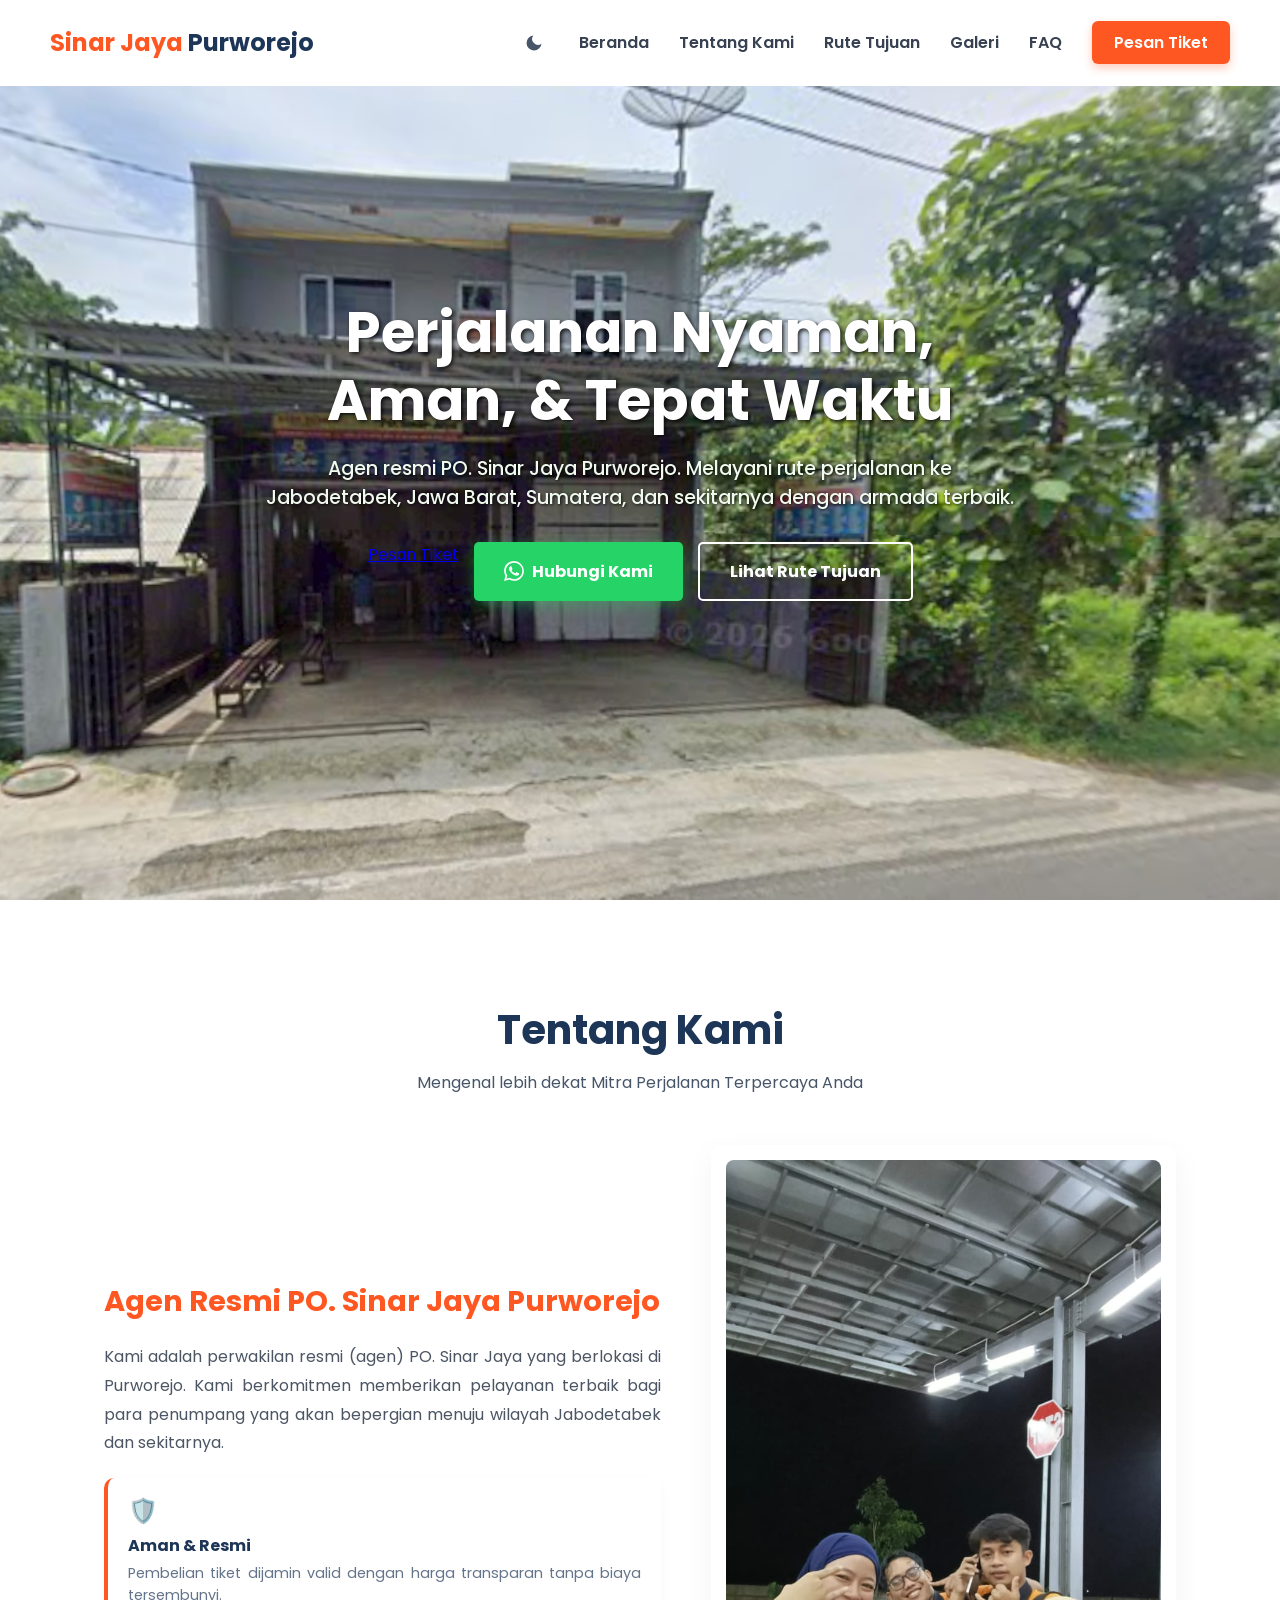
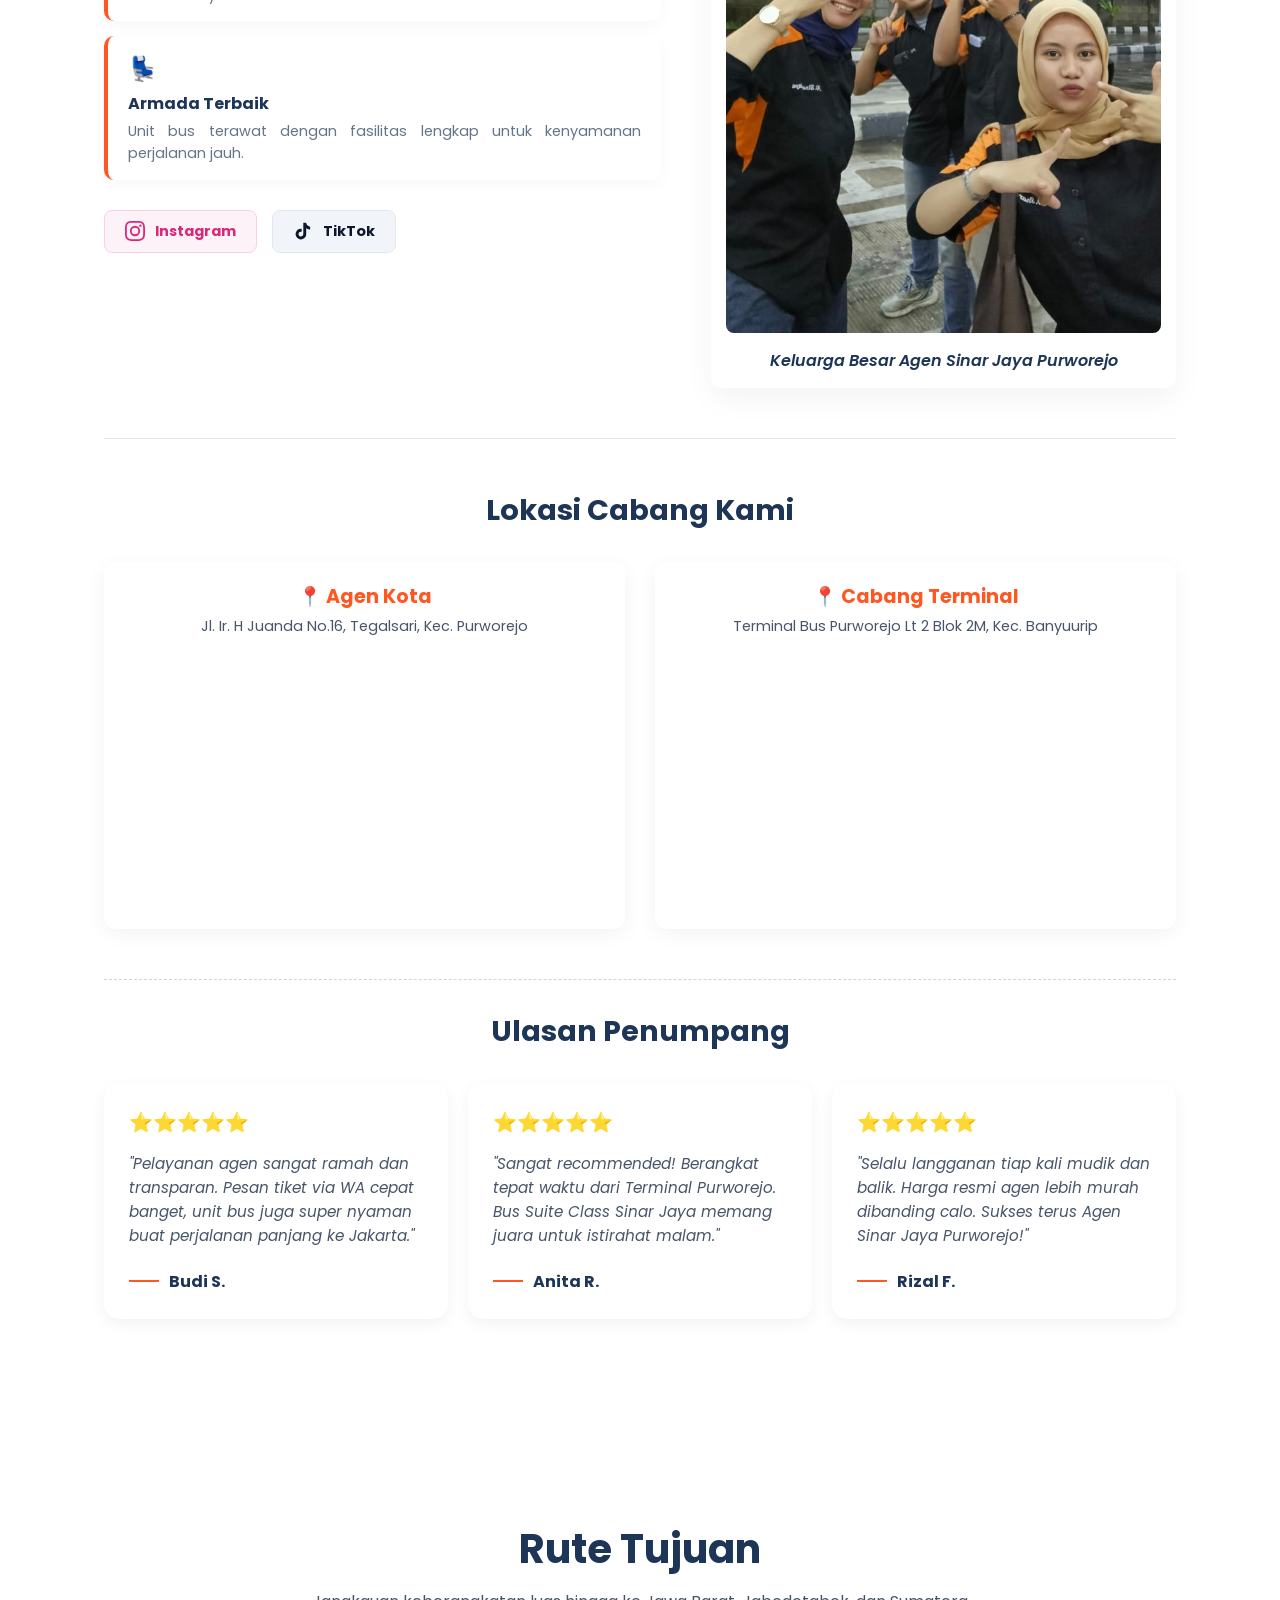
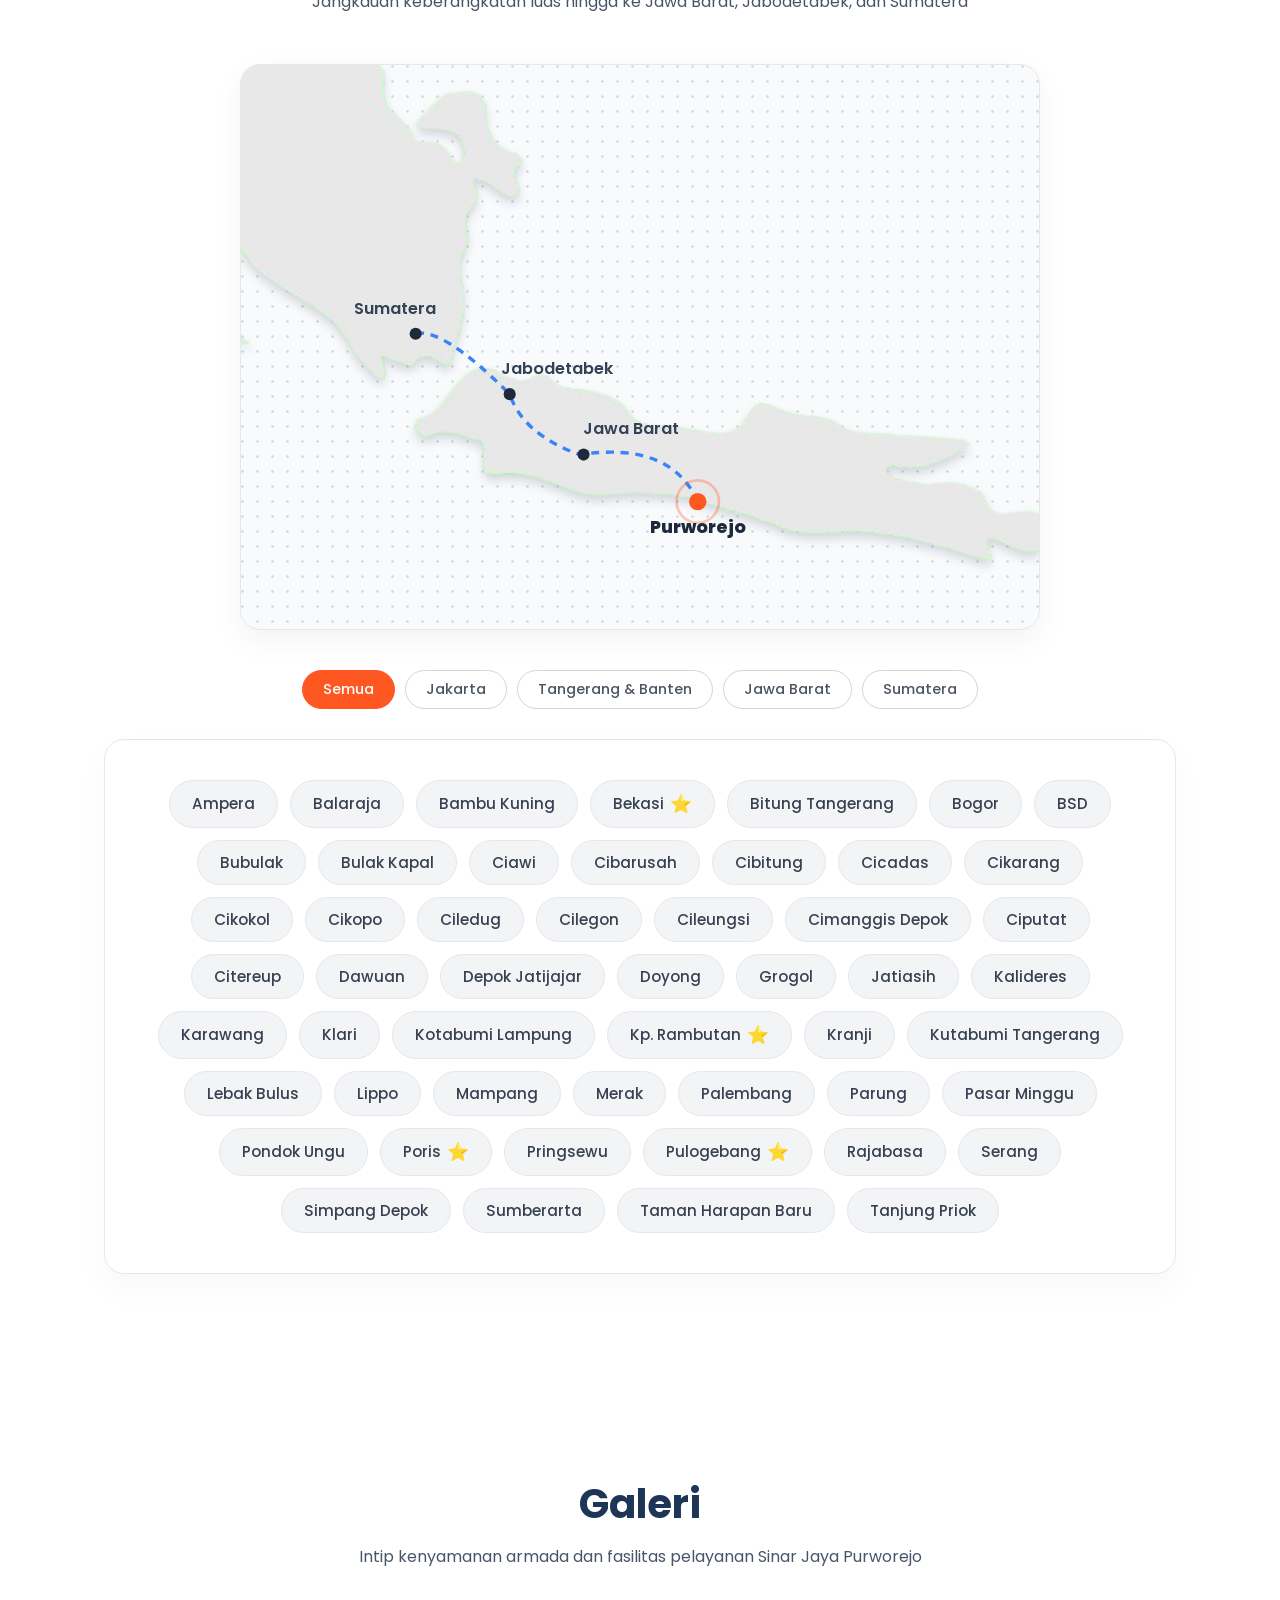
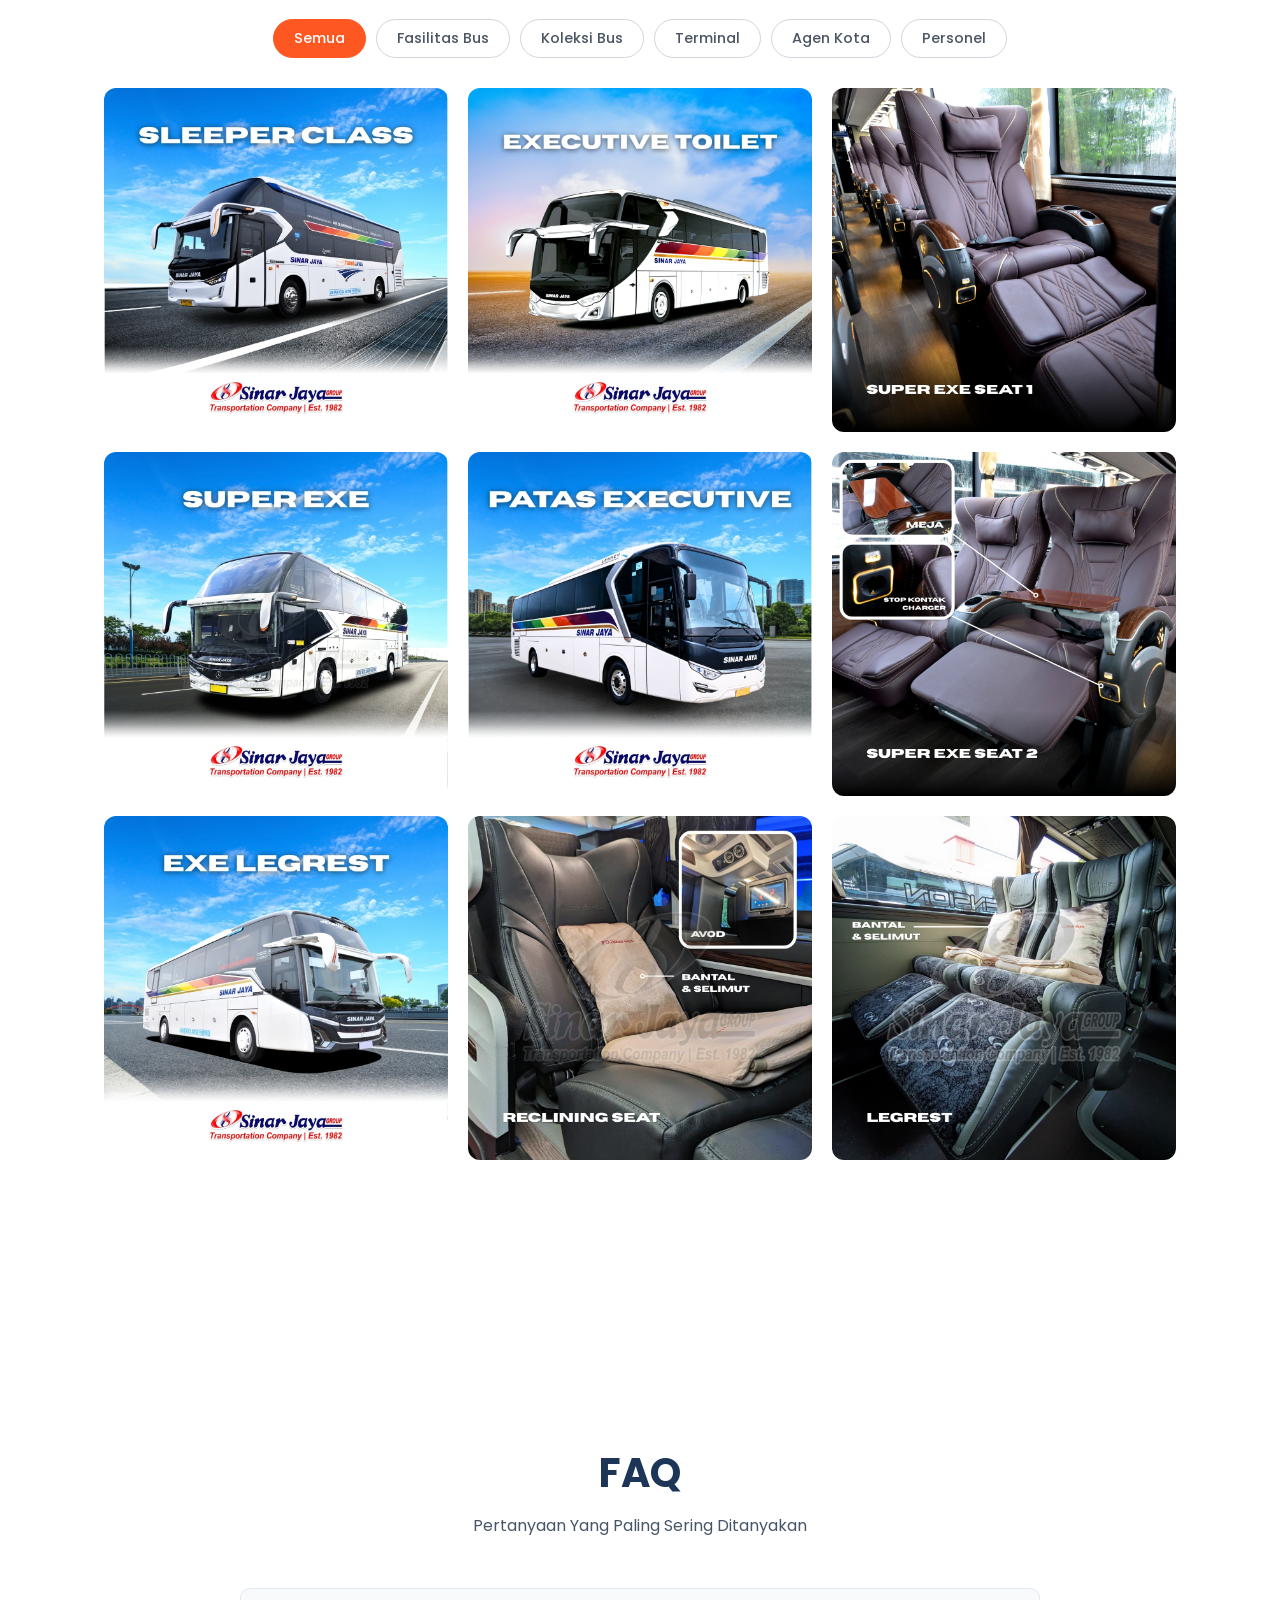
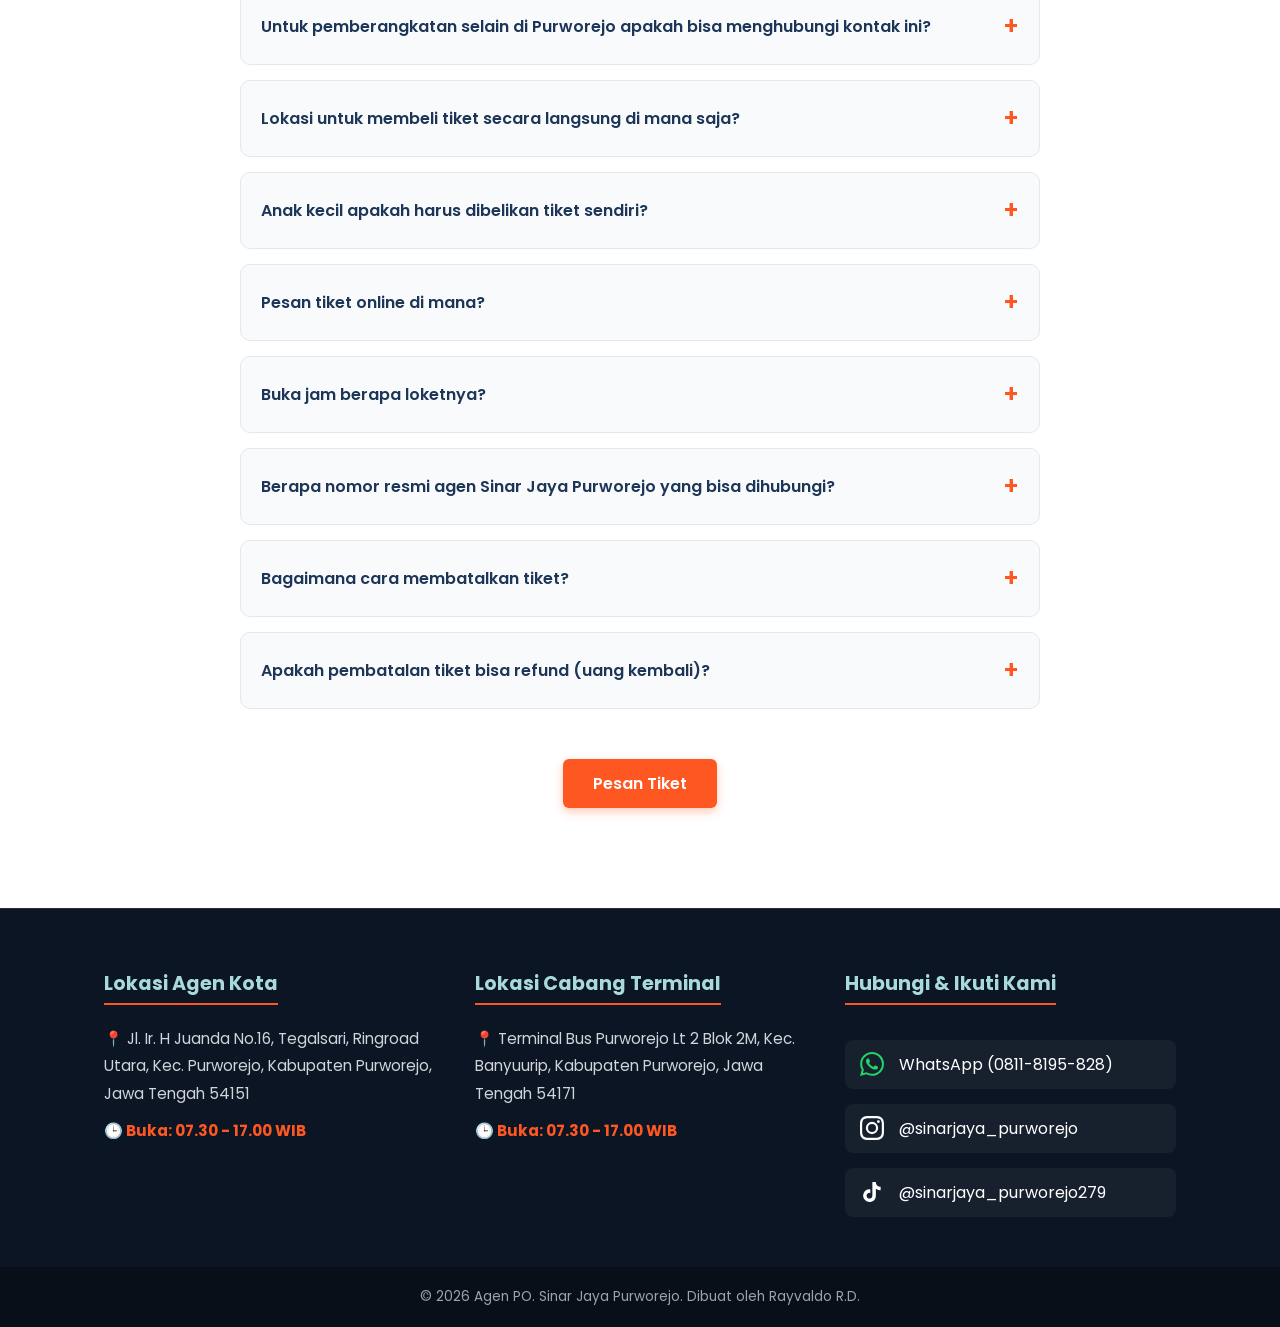
==== commit 98e16457: "Update button pesan tiket beranda" ====
--- a/index.html
+++ b/index.html
@@ -64,10 +64,18 @@
             <h1>Perjalanan Nyaman, Aman, & Tepat Waktu</h1>
             <p>Agen resmi PO. Sinar Jaya Purworejo. Melayani rute perjalanan ke Jabodetabek, Jawa Barat, Sumatera, dan sekitarnya dengan armada terbaik.</p>
             <div class="hero-buttons">
+                <!-- Tombol 1: Pesan Tiket (Oranye) -->
+                <a href="pesantiket.html" class="btn-ketiga">
+                    Pesan Tiket
+                </a>
+
+                <!-- Tombol 2: Hubungi Kami (Hijau WA) -->
                 <a href="https://wa.me/628118195828" target="_blank" class="btn-utama">
                     <svg width="20" height="20" viewBox="0 0 24 24" fill="currentColor"><path d="M17.472 14.382c-.297-.149-1.758-.867-2.03-.967-.273-.099-.471-.148-.67.15-.197.297-.767.966-.94 1.164-.173.199-.347.223-.644.075-.297-.15-1.255-.463-2.39-1.475-.883-.788-1.48-1.761-1.653-2.059-.173-.297-.018-.458.13-.606.134-.133.298-.347.446-.52.149-.174.198-.298.298-.497.099-.198.05-.371-.025-.52-.075-.149-.669-1.612-.916-2.207-.242-.579-.487-.5-.669-.51a12.8 12.8 0 0 0-.57-.01c-.198 0-.52.074-.792.372-.272.297-1.04 1.016-1.04 2.479 0 1.462 1.065 2.875 1.213 3.074.149.198 2.096 3.2 5.077 4.487.709.306 1.262.489 1.694.625.712.227 1.36.195 1.871.118.571-.085 1.758-.719 2.006-1.413.248-.694.248-1.289.173-1.413-.074-.124-.272-.198-.57-.347m-5.421 7.403h-.004a9.87 9.87 0 0 1-5.031-1.378l-.361-.214-3.741.982.998-3.648-.235-.374a9.86 9.86 0 0 1-1.51-5.26c.001-5.45 4.436-9.884 9.888-9.884 2.64 0 5.122 1.03 6.988 2.898a9.825 9.825 0 0 1 2.893 6.994c-.003 5.45-4.437 9.884-9.885 9.884m8.413-18.297A11.815 11.815 0 0 0 12.05 0C5.495 0 .16 5.335.157 11.892c0 2.096.547 4.142 1.588 5.945L.057 24l6.305-1.654a11.882 11.882 0 0 0 5.683 1.448h.005c6.554 0 11.89-5.335 11.893-11.893a11.821 11.821 0 0 0-3.48-8.413Z"/></svg>
                     Hubungi Kami
                 </a>
+                
+                <!-- Tombol 3: Lihat Rute (Transparan) -->
                 <a href="#rute" class="btn-kedua">Lihat Rute Tujuan</a>
             </div>
         </div>
@@ -771,4 +779,4 @@
 
     <script src="js/script.js"></script>
 </body>
-</html>+</html>
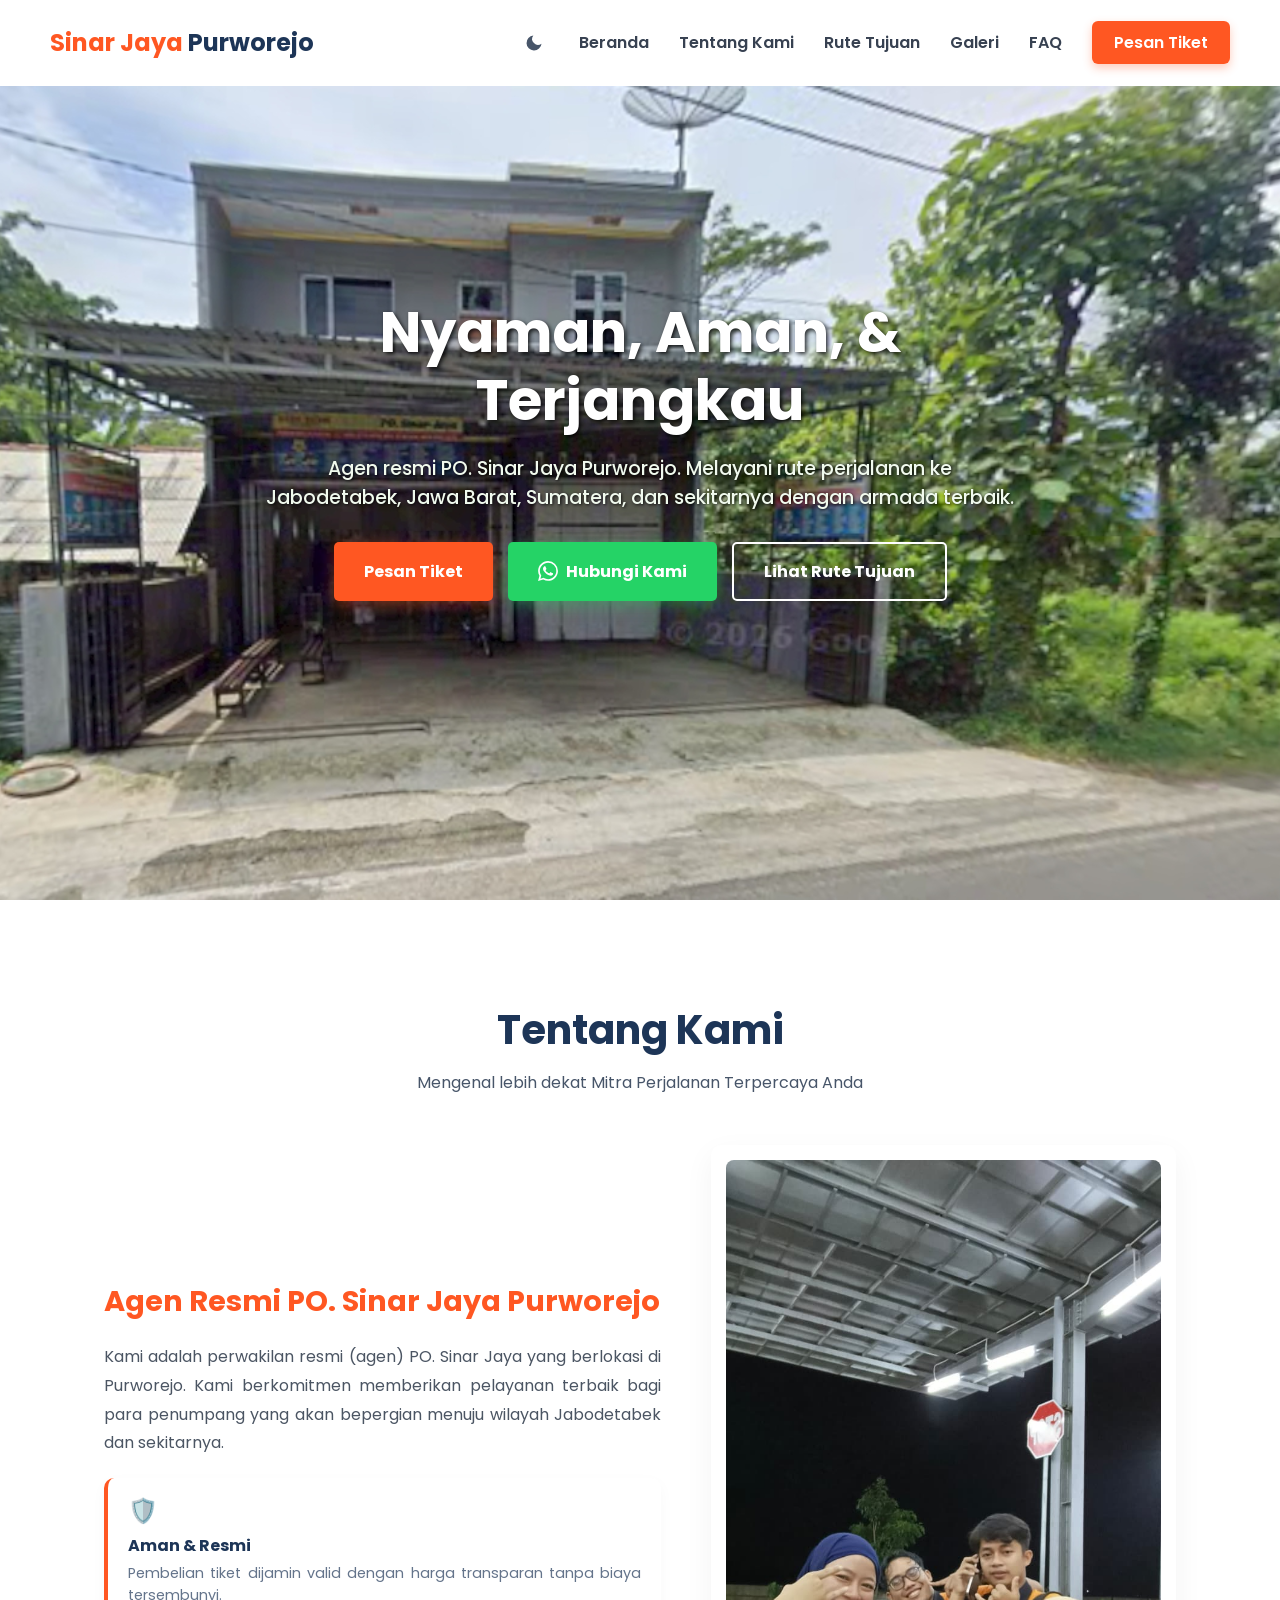
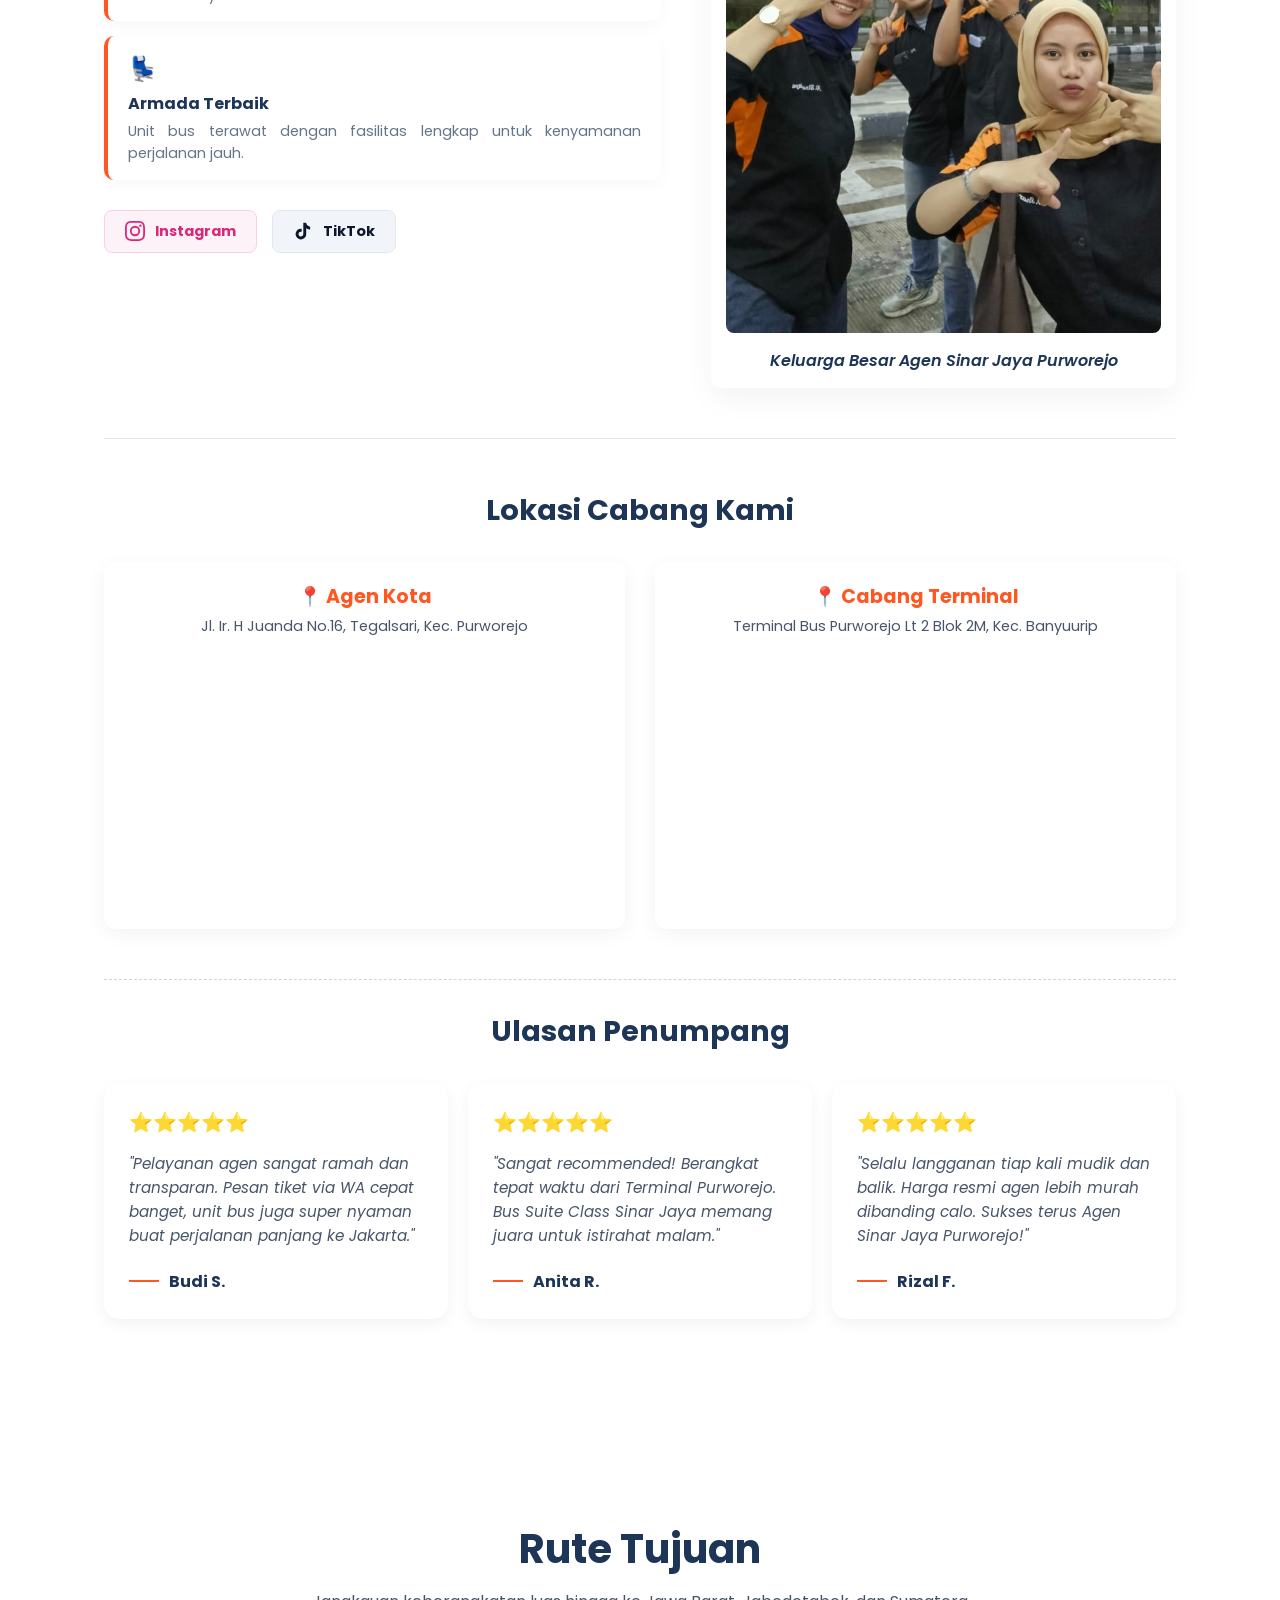
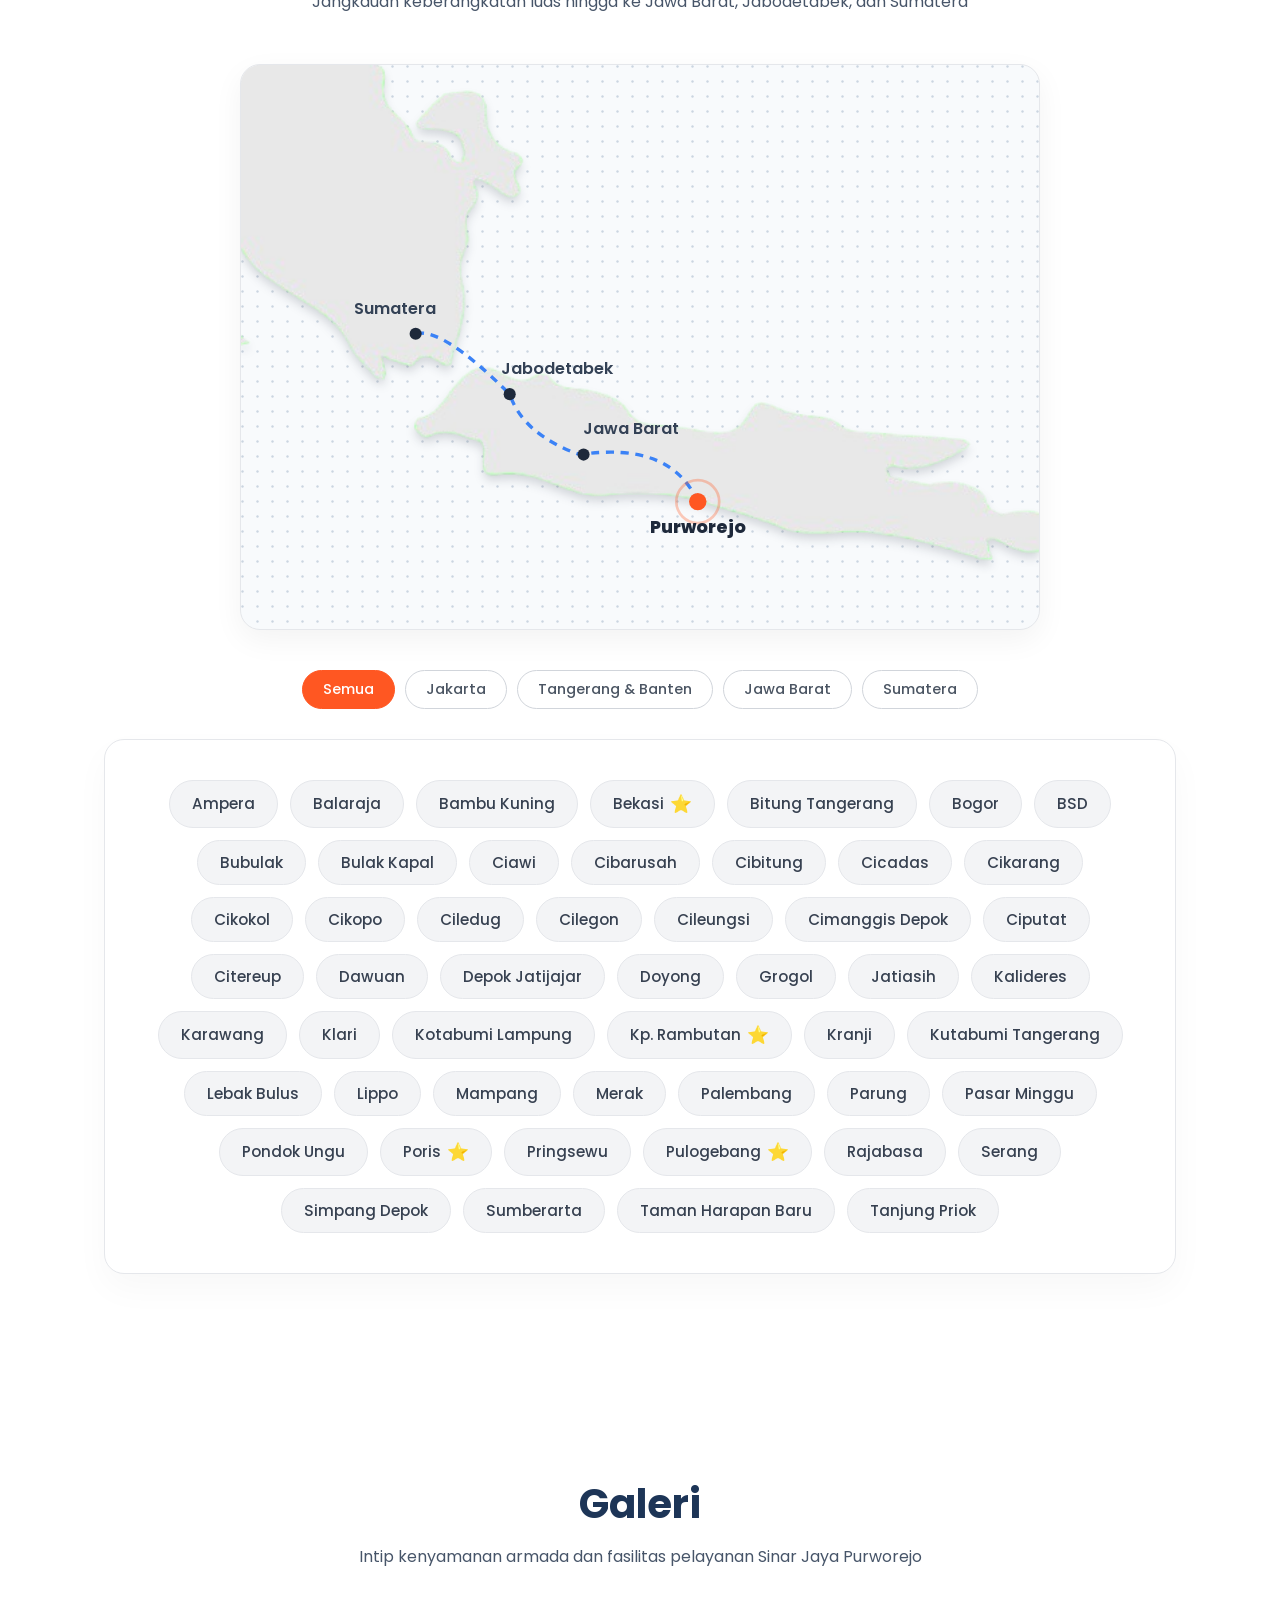
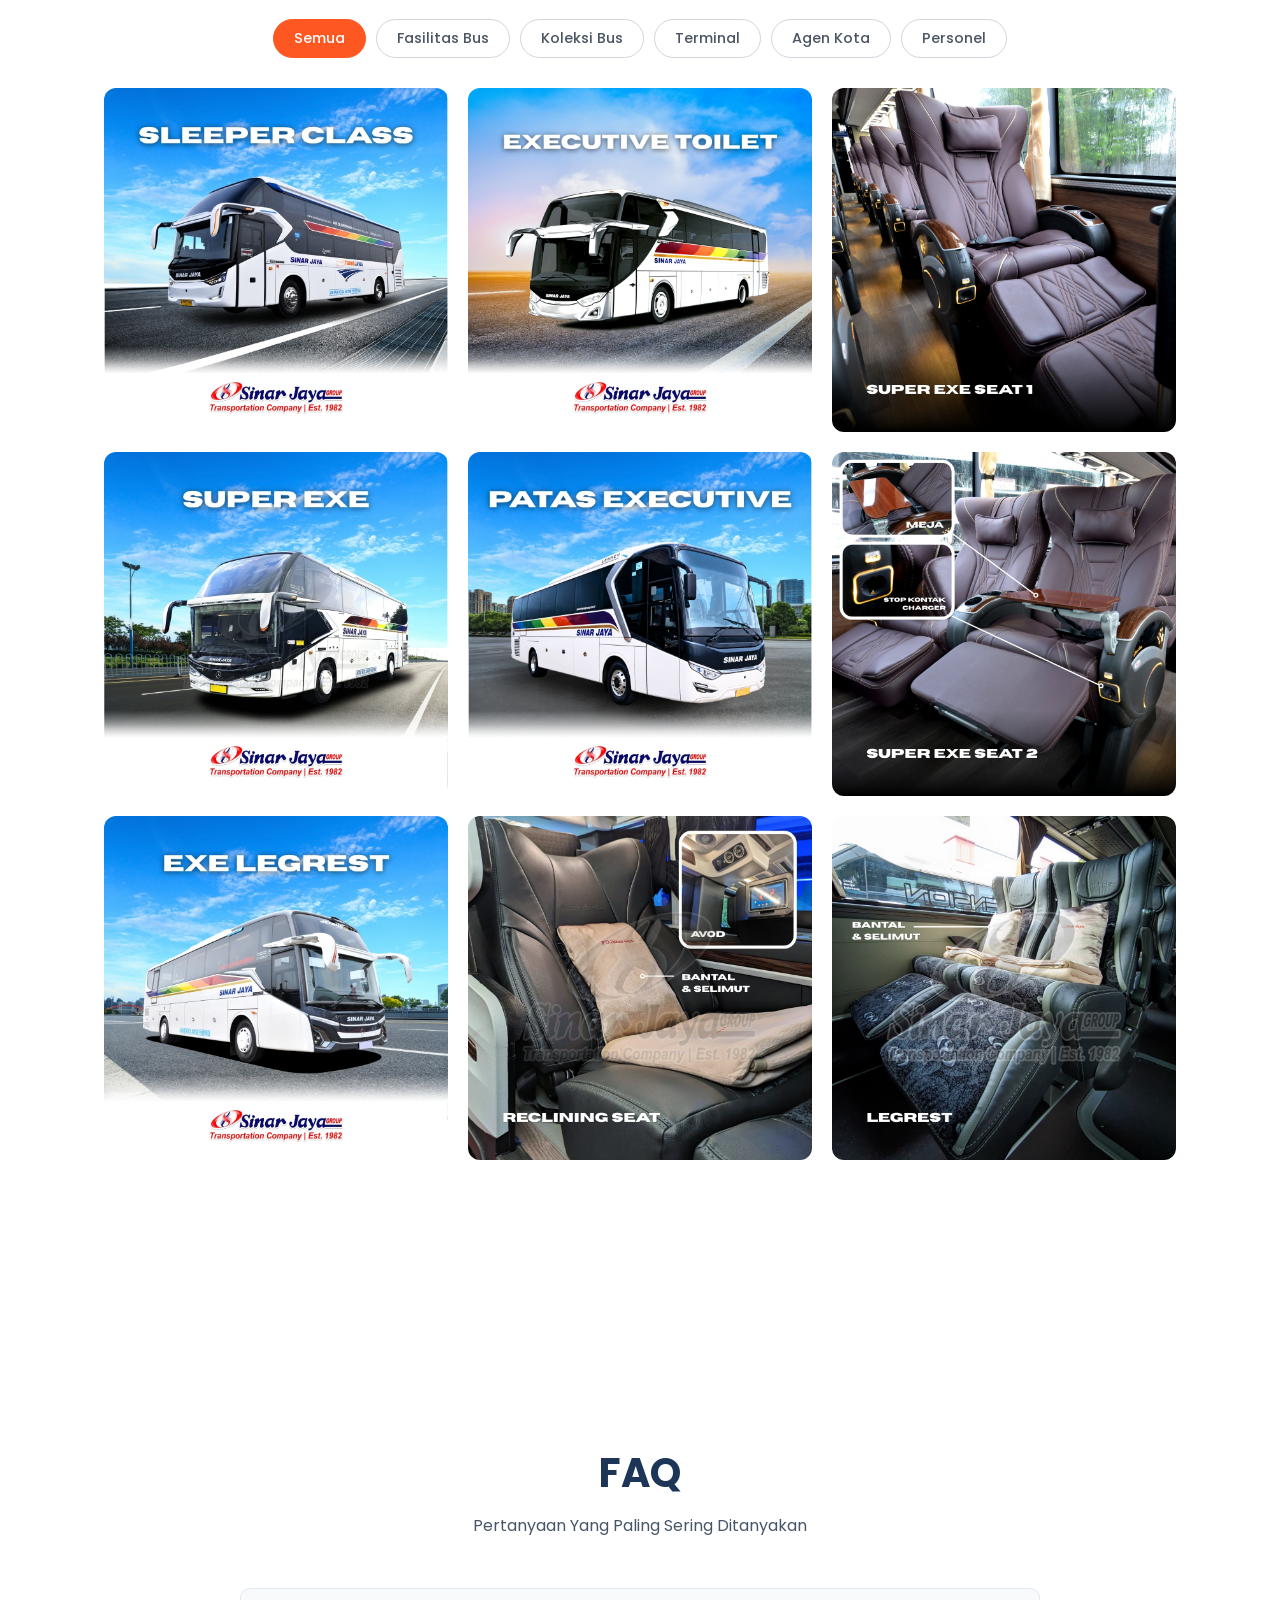
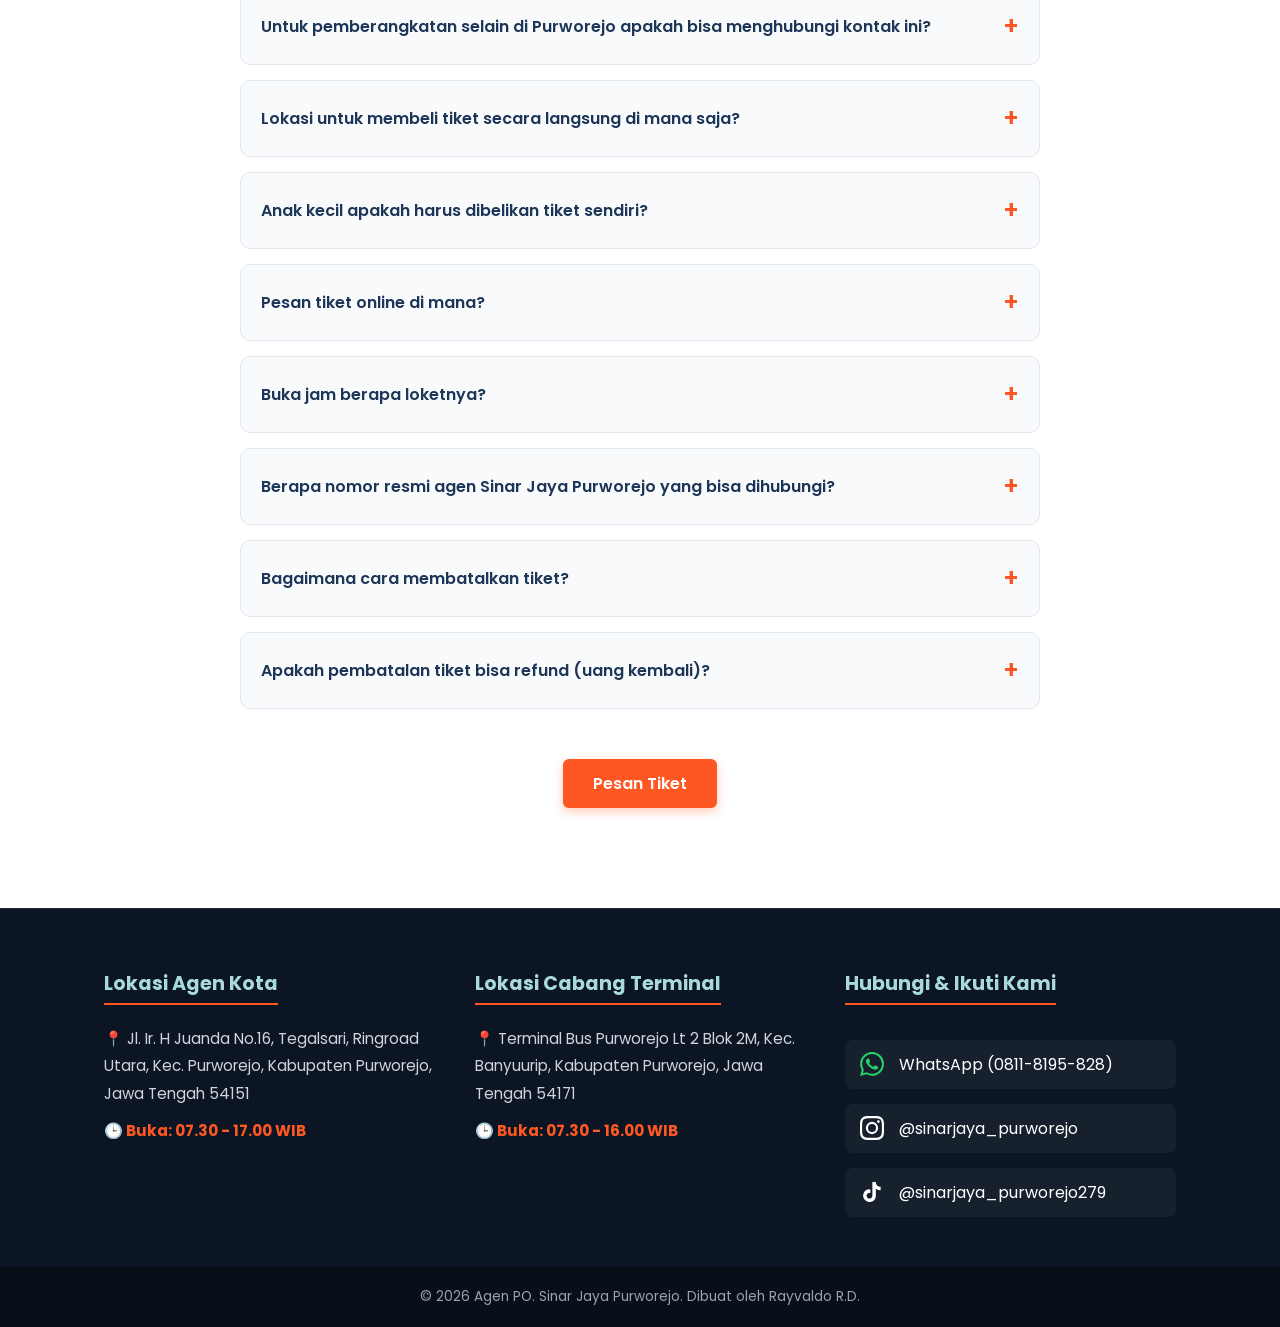
==== commit 23b856d6: "Update index.html 1. edit tagline 2. edit jam buka" ====
--- a/index.html
+++ b/index.html
@@ -61,7 +61,7 @@
         </div>
         
         <div class="hero-content reveal">
-            <h1>Perjalanan Nyaman, Aman, & Tepat Waktu</h1>
+            <h1>Nyaman, Aman, & Terjangkau</h1>
             <p>Agen resmi PO. Sinar Jaya Purworejo. Melayani rute perjalanan ke Jabodetabek, Jawa Barat, Sumatera, dan sekitarnya dengan armada terbaik.</p>
             <div class="hero-buttons">
                 <!-- Tombol 1: Pesan Tiket (Oranye) -->
@@ -743,7 +743,7 @@
                 <div class="footer-kolom">
                     <h4>Lokasi Cabang Terminal</h4>
                     <p>📍 Terminal Bus Purworejo Lt 2 Blok 2M, Kec. Banyuurip, Kabupaten Purworejo, Jawa Tengah 54171</p>
-                    <p class="jam-buka">🕒 Buka: 07.30 - 17.00 WIB</p>
+                    <p class="jam-buka">🕒 Buka: 07.30 - 16.00 WIB</p>
                 </div>
 
                 <!-- Kolom ke-3 (Paling Kanan) -->
--- a/css/style.css
+++ b/css/style.css
@@ -50,12 +50,20 @@
 /* Teks Hero selalu terang karena background selalu gelap */
 .hero-content h1 { font-size: 3.5rem; line-height: 1.2; margin-bottom: 20px; color: #ffffff; text-shadow: 2px 2px 4px rgba(0,0,0,0.8); }
 .hero-content p { font-size: 1.2rem; margin-bottom: 30px; color: #f1faee; font-weight: 500; text-shadow: 1px 1px 3px rgba(0,0,0,0.8); }
-.hero-buttons { display: flex; gap: 15px; justify-content: center; }
-.btn-utama, .btn-kedua { padding: 15px 30px; text-decoration: none; font-weight: bold; border-radius: 5px; transition: 0.3s; display: flex; align-items: center; gap: 8px; }
+.hero-buttons { display: flex; gap: 15px; justify-content: center; flex-wrap: wrap; }
+
+/* Tambahkan .btn-ketiga pada baris ini agar ukurannya seragam dengan tombol lain */
+.btn-utama, .btn-kedua, .btn-ketiga { padding: 15px 30px; text-decoration: none; font-weight: bold; border-radius: 5px; transition: 0.3s; display: flex; align-items: center; justify-content: center; gap: 8px; }
+
 .btn-utama { background-color: #25D366; color: white; box-shadow: 0 4px 15px rgba(37, 211, 102, 0.4); }
 .btn-utama:hover { background-color: #1ebc59; transform: translateY(-3px); }
+
 .btn-kedua { background-color: transparent; color: white; border: 2px solid white; }
 .btn-kedua:hover { background-color: white; color: var(--navy-sj); }
+
+/* Ini desain untuk tombol Pesan Tiket yang baru di Beranda */
+.btn-ketiga { background-color: var(--orange-sj); color: white; box-shadow: 0 4px 15px rgba(255, 87, 34, 0.4); }
+.btn-ketiga:hover { background-color: #e64a19; transform: translateY(-3px); color: white; }
 
 /* ================================
    3. PENGATURAN UMUM SECTION & JUDUL
@@ -361,4 +369,4 @@
 
 /* Tombol Galeri Dark Mode */
 body.dark-mode .btn-less { color: #cbd5e1; border-color: #cbd5e1; }
-body.dark-mode .btn-less:hover { background-color: #cbd5e1; color: var(--navy-sj); }+body.dark-mode .btn-less:hover { background-color: #cbd5e1; color: var(--navy-sj); }
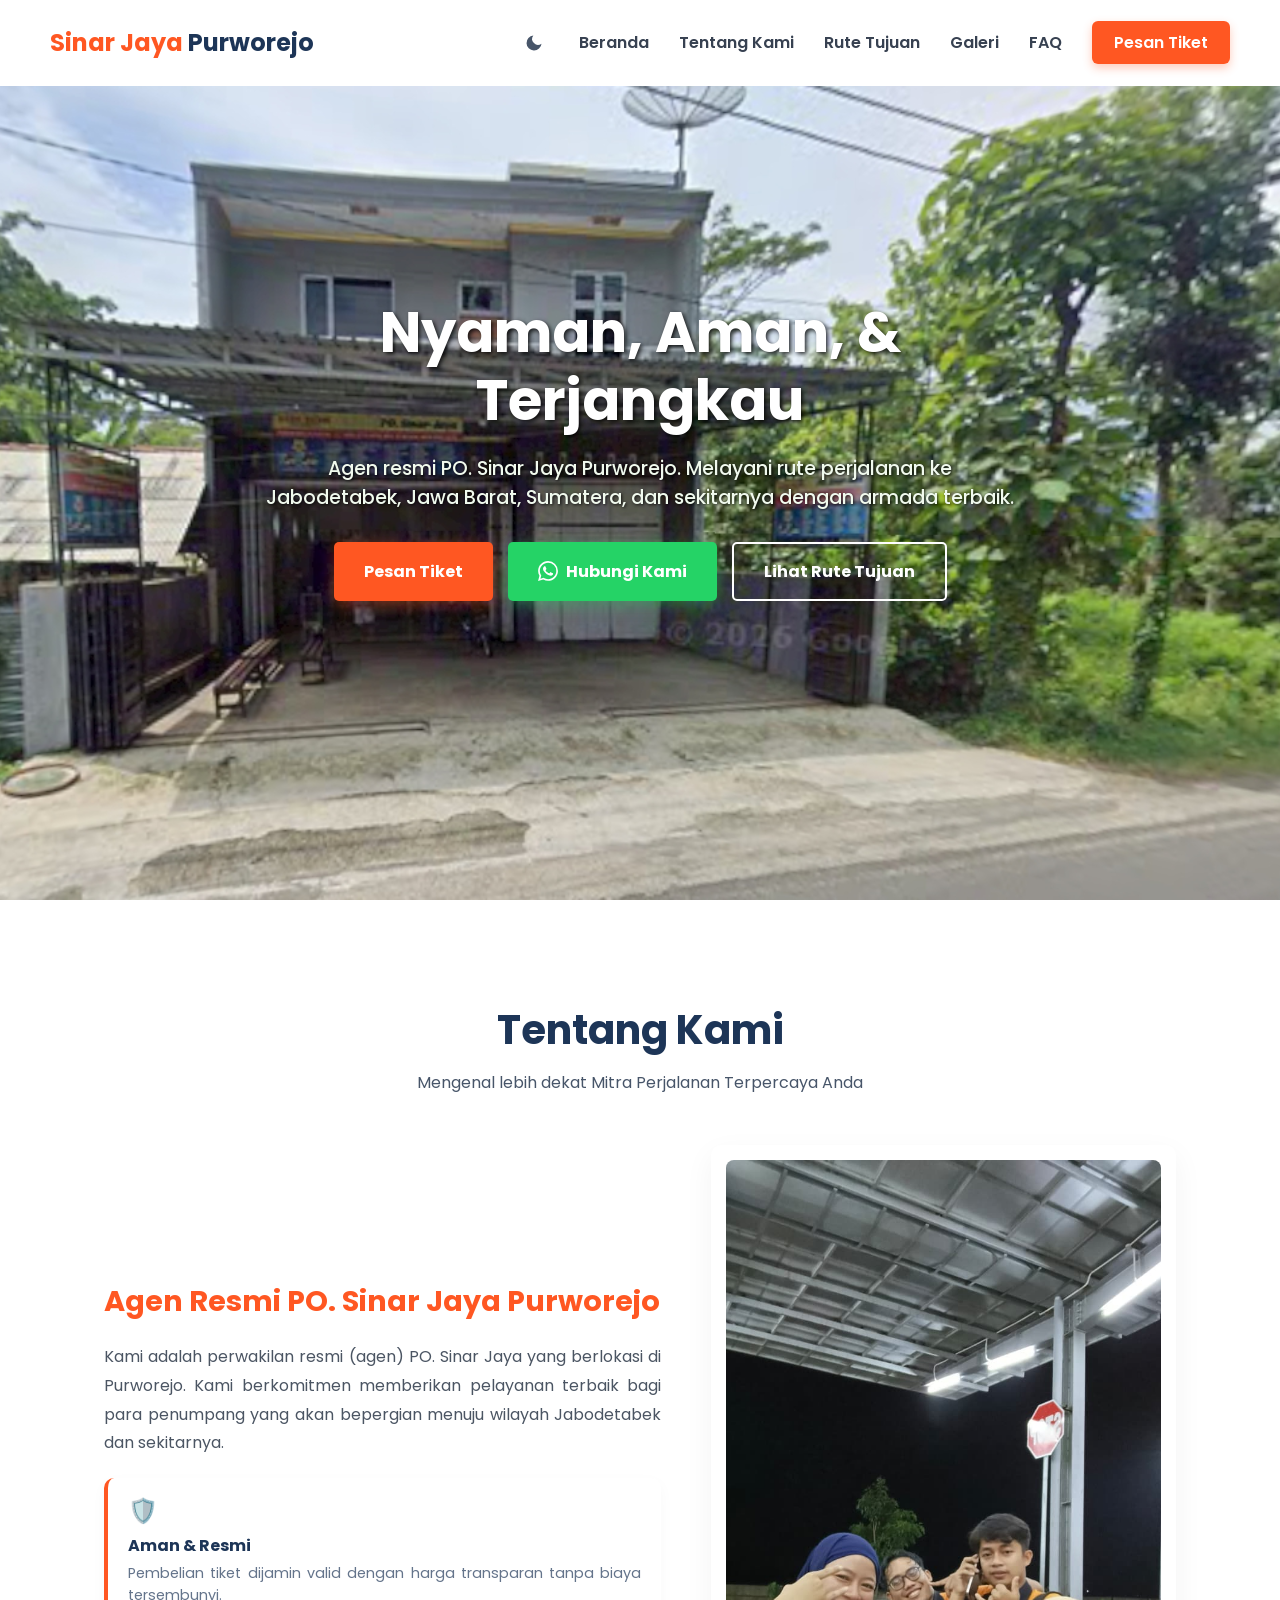
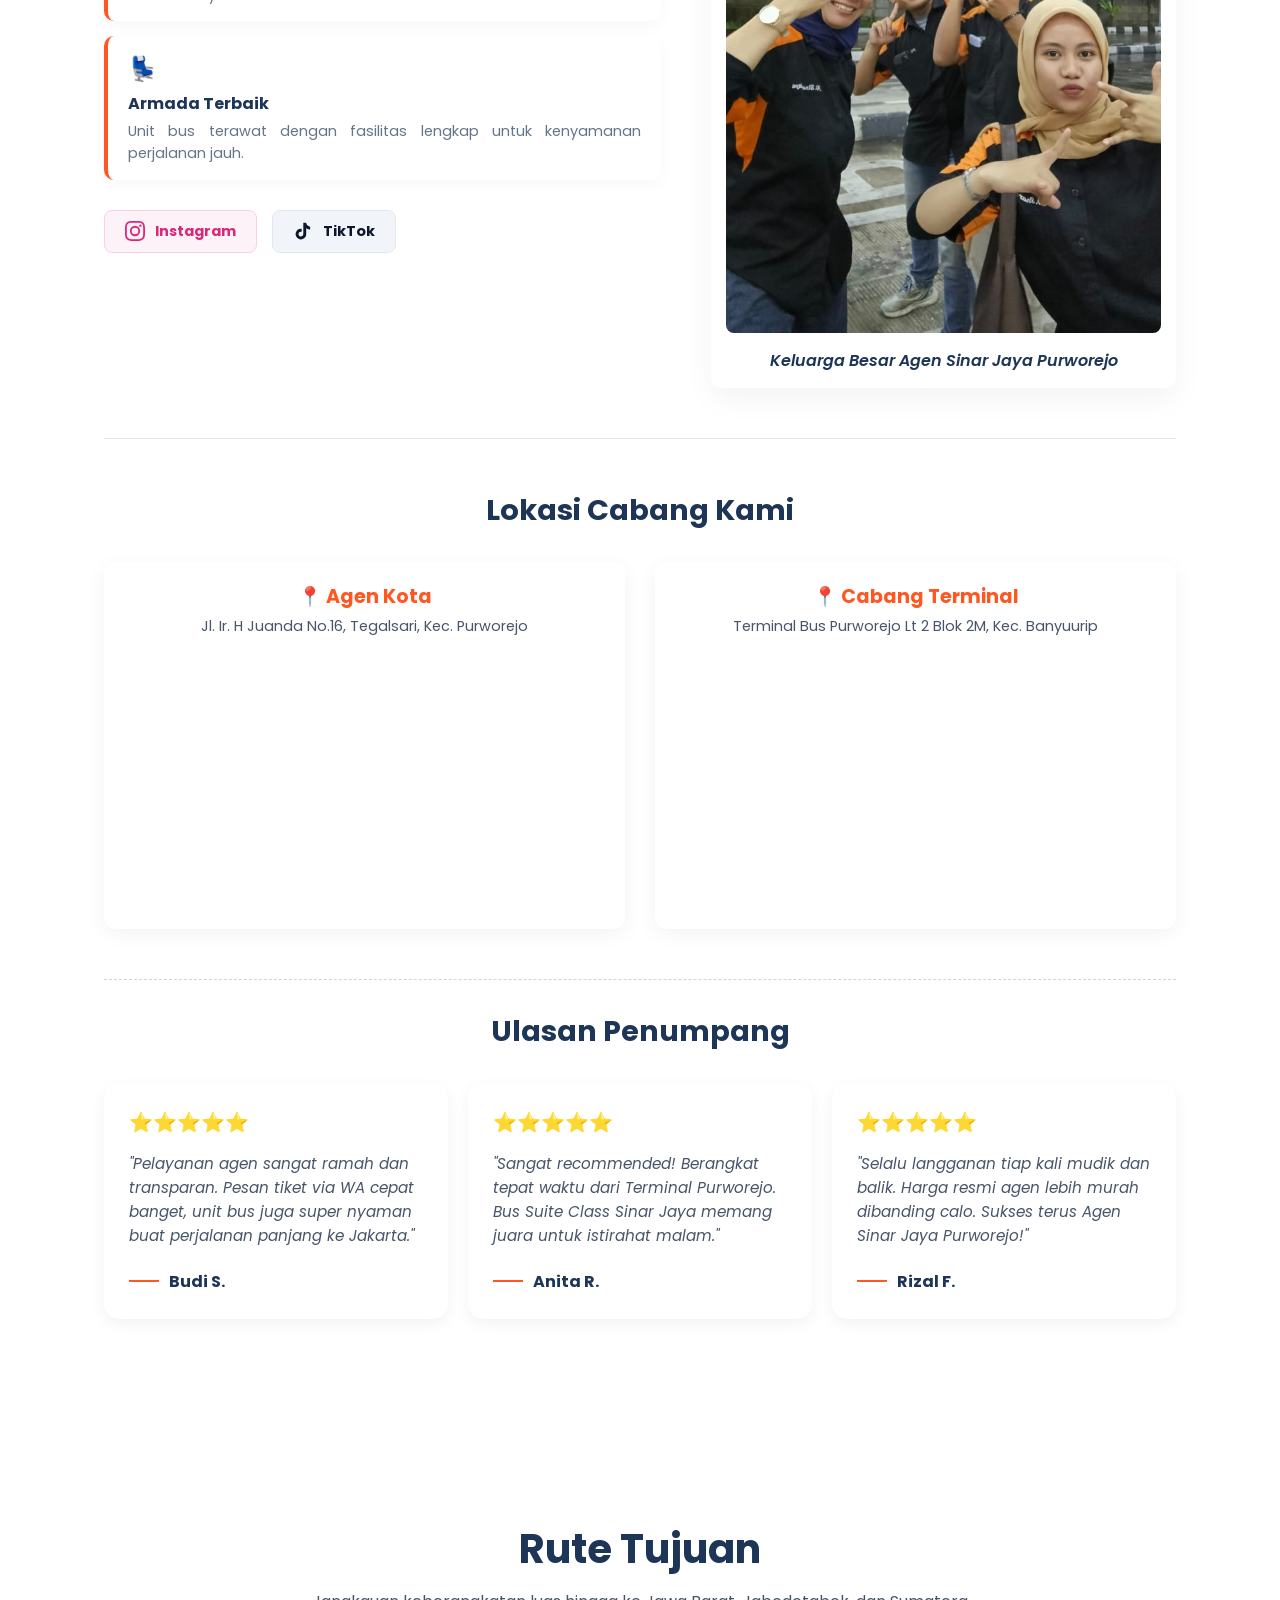
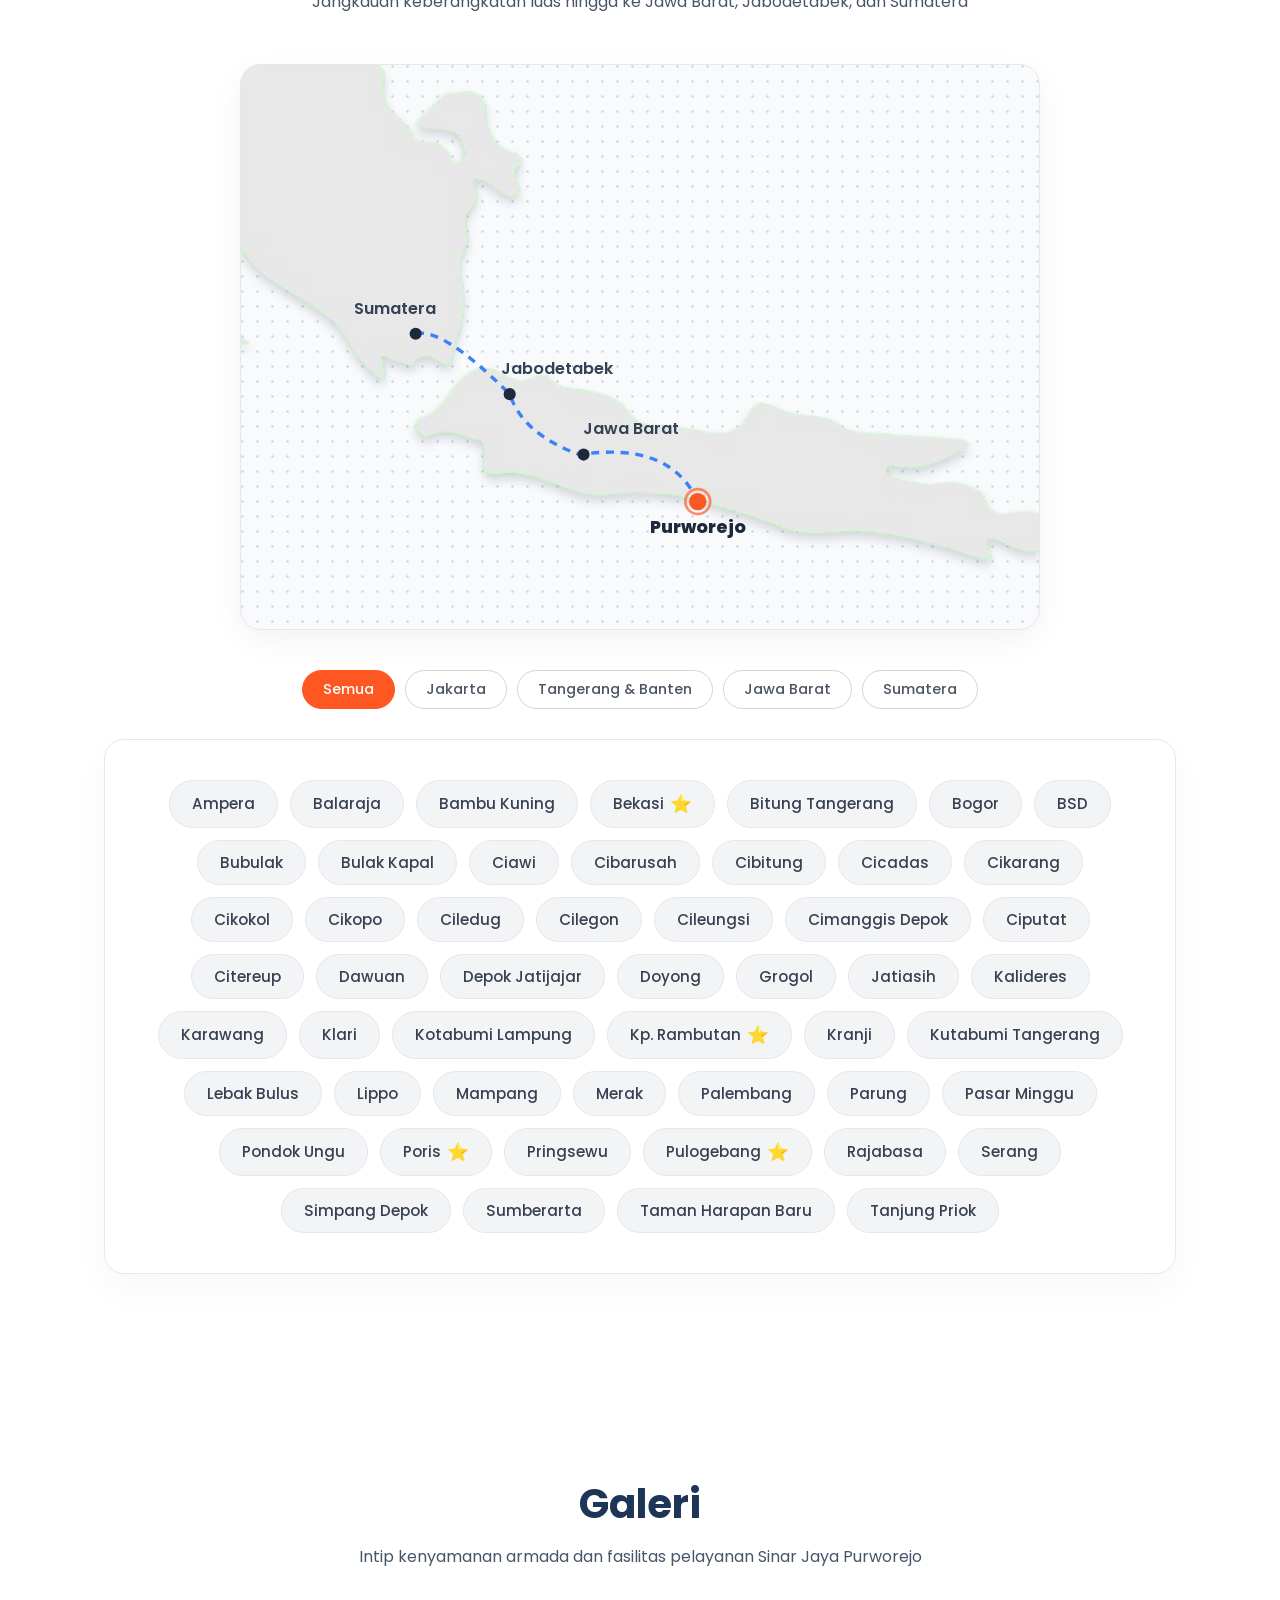
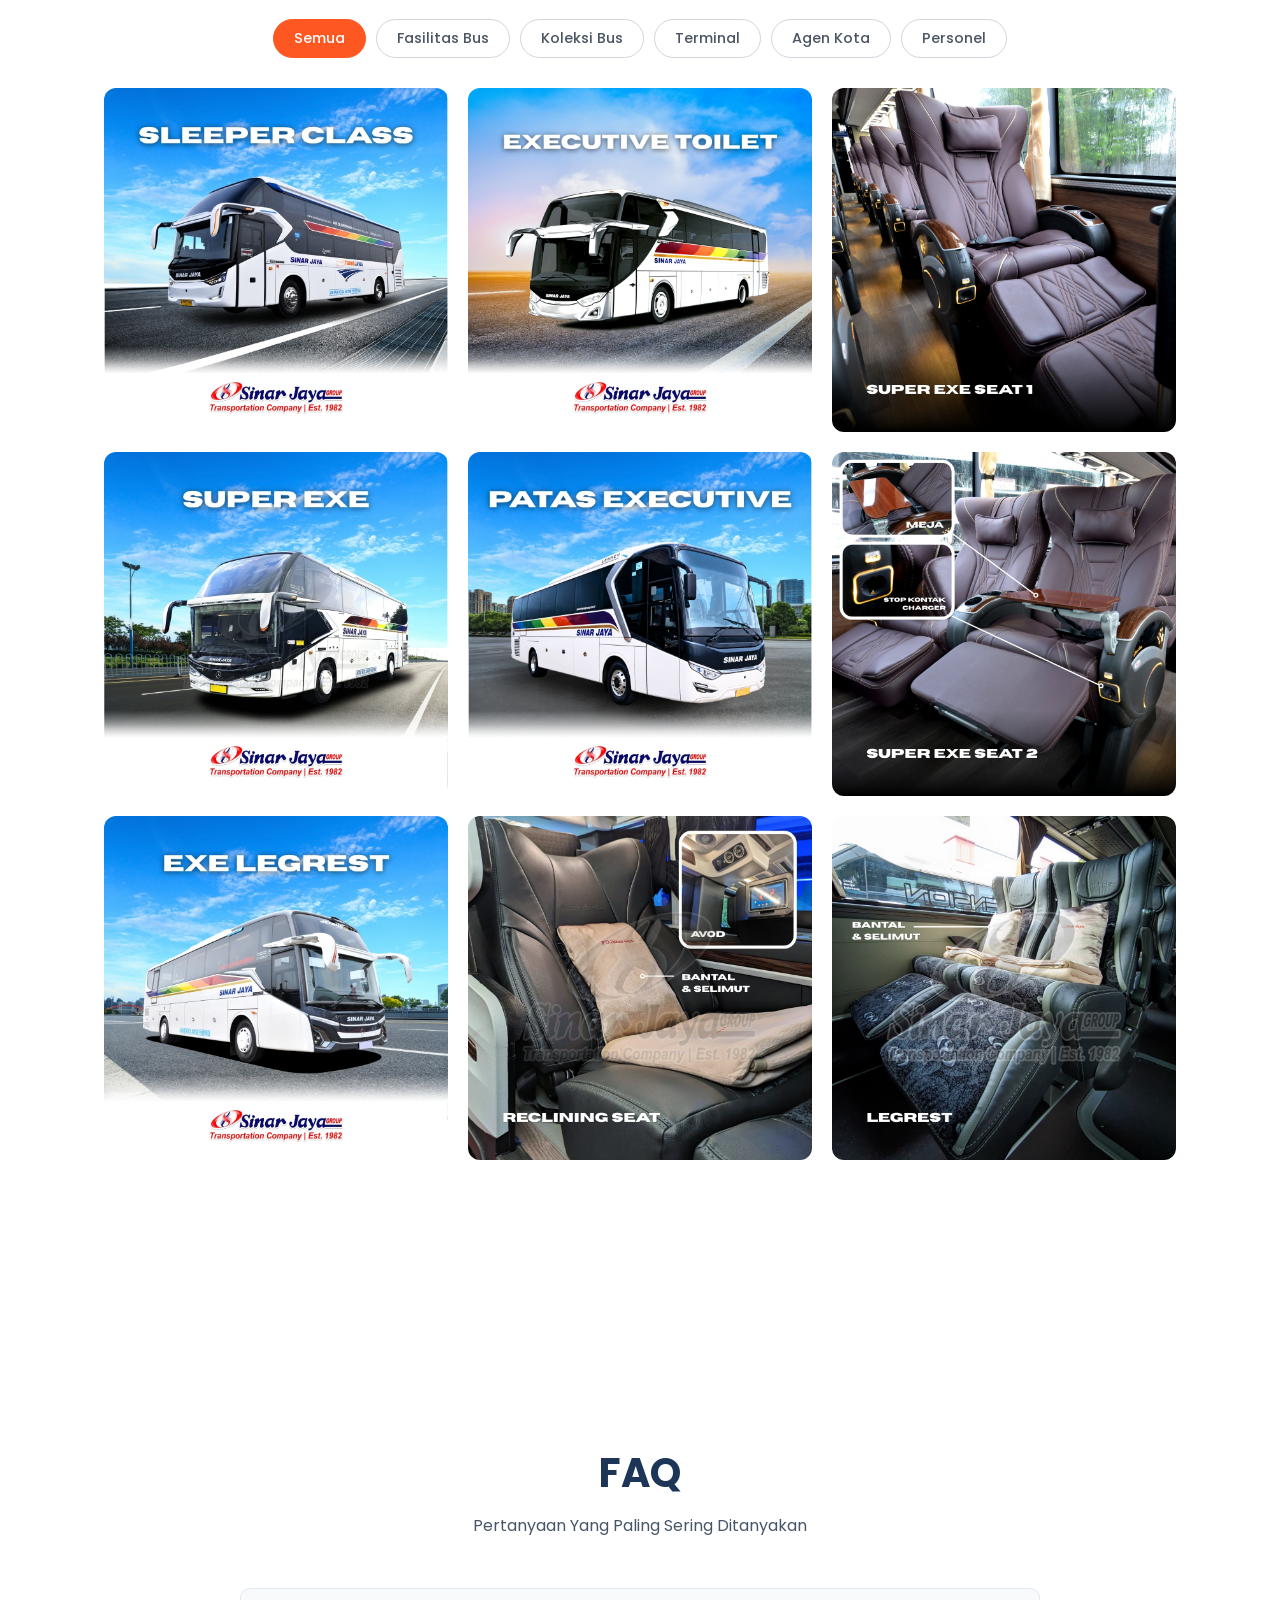
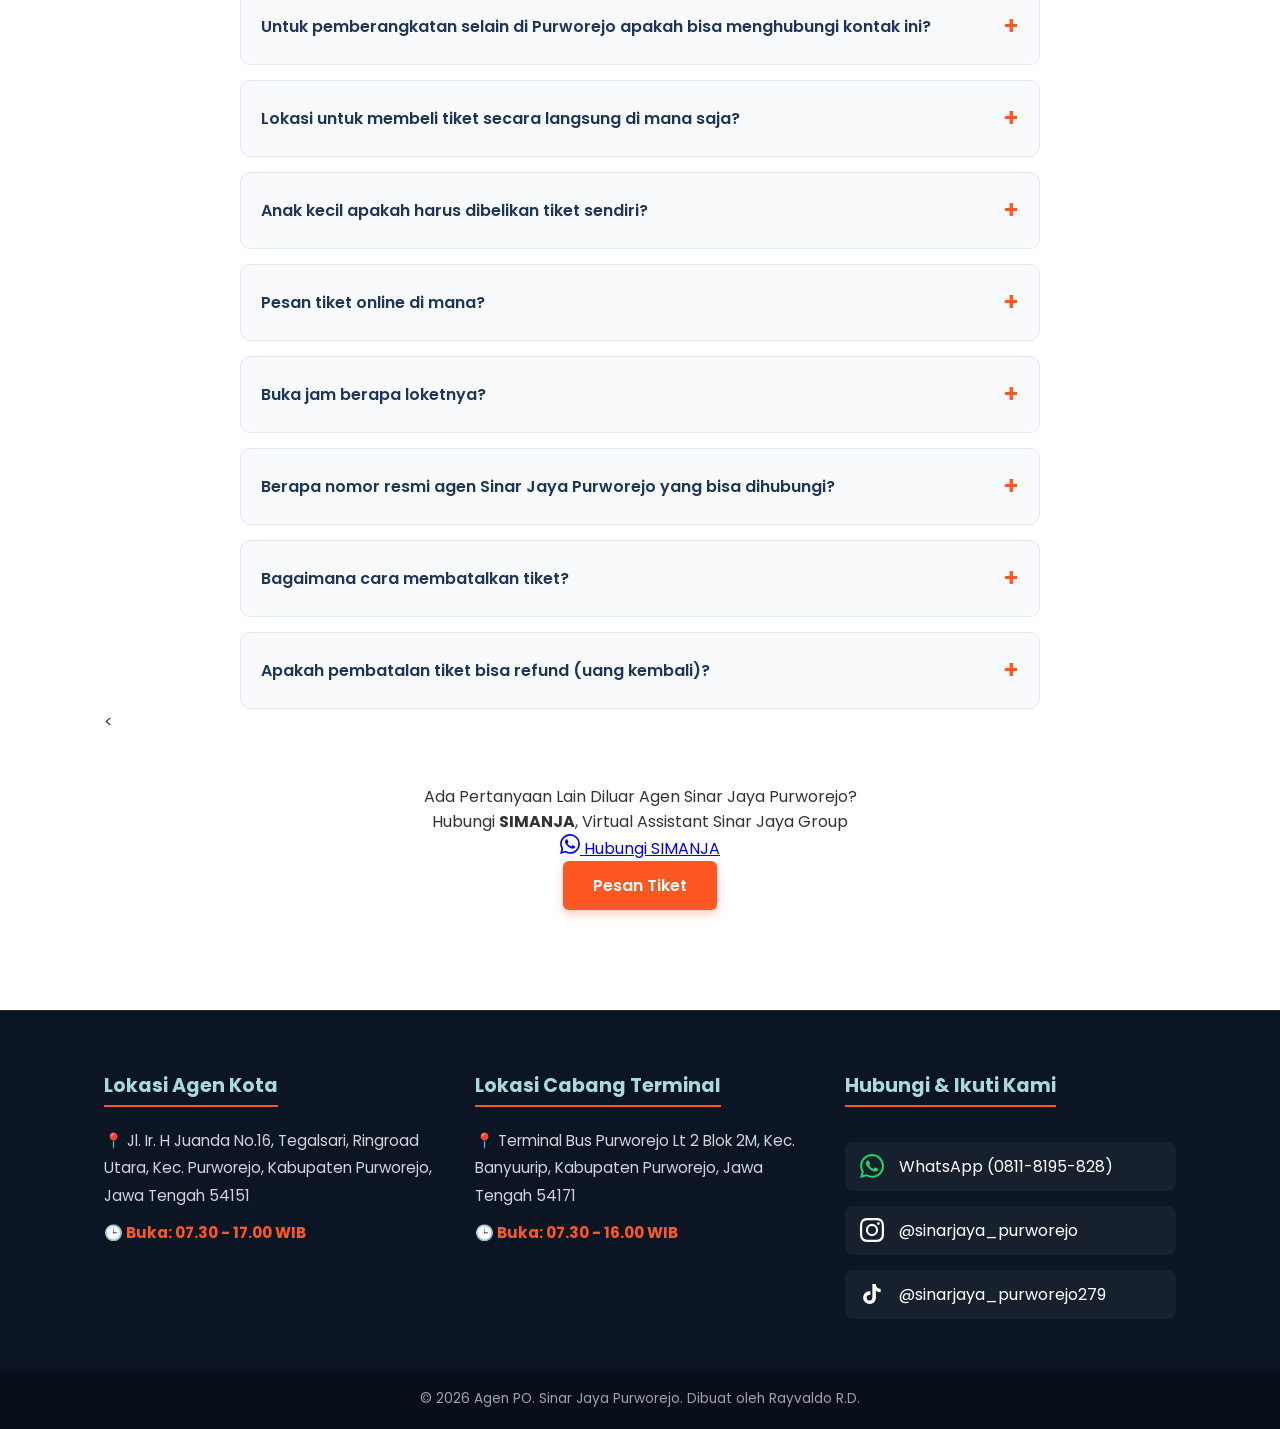
==== commit 39ca80e4: "add simanja wa" ====
--- a/index.html
+++ b/index.html
@@ -718,8 +718,22 @@
             </div>
 
             <!-- TAMBAHKAN TOMBOLNYA DI SINI -->
-            <div class="faq-action reveal">
+            <<div class="faq-action reveal">
+                
+                <!-- Kotak Info SIMANJA -->
+                <div class="simanja-box">
+                    <p class="teks-simanja">Ada Pertanyaan Lain Diluar Agen Sinar Jaya Purworejo?<br>Hubungi <strong>SIMANJA</strong>, Virtual Assistant Sinar Jaya Group</p>
+                    
+                    <!-- Catatan: Ganti angka di belakang wa.me/ dengan nomor asli SIMANJA jika berbeda -->
+                    <a href="https://wa.me/628121284777" target="_blank" class="btn-simanja">
+                        <svg width="20" height="20" viewBox="0 0 24 24" fill="currentColor"><path d="M17.472 14.382c-.297-.149-1.758-.867-2.03-.967-.273-.099-.471-.148-.67.15-.197.297-.767.966-.94 1.164-.173.199-.347.223-.644.075-.297-.15-1.255-.463-2.39-1.475-.883-.788-1.48-1.761-1.653-2.059-.173-.297-.018-.458.13-.606.134-.133.298-.347.446-.52.149-.174.198-.298.298-.497.099-.198.05-.371-.025-.52-.075-.149-.669-1.612-.916-2.207-.242-.579-.487-.5-.669-.51a12.8 12.8 0 0 0-.57-.01c-.198 0-.52.074-.792.372-.272.297-1.04 1.016-1.04 2.479 0 1.462 1.065 2.875 1.213 3.074.149.198 2.096 3.2 5.077 4.487.709.306 1.262.489 1.694.625.712.227 1.36.195 1.871.118.571-.085 1.758-.719 2.006-1.413.248-.694.248-1.289.173-1.413-.074-.124-.272-.198-.57-.347m-5.421 7.403h-.004a9.87 9.87 0 0 1-5.031-1.378l-.361-.214-3.741.982.998-3.648-.235-.374a9.86 9.86 0 0 1-1.51-5.26c.001-5.45 4.436-9.884 9.888-9.884 2.64 0 5.122 1.03 6.988 2.898a9.825 9.825 0 0 1 2.893 6.994c-.003 5.45-4.437 9.884-9.885 9.884m8.413-18.297A11.815 11.815 0 0 0 12.05 0C5.495 0 .16 5.335.157 11.892c0 2.096.547 4.142 1.588 5.945L.057 24l6.305-1.654a11.882 11.882 0 0 0 5.683 1.448h.005c6.554 0 11.89-5.335 11.893-11.893a11.821 11.821 0 0 0-3.48-8.413Z"/></svg>
+                        Hubungi SIMANJA
+                    </a>
+                </div>
+
+                <!-- Tombol Utama Pesan Tiket -->
                 <a href="pesantiket.html" class="btn-pesan-faq">Pesan Tiket</a>
+                
             </div>
         </div>
     </section>
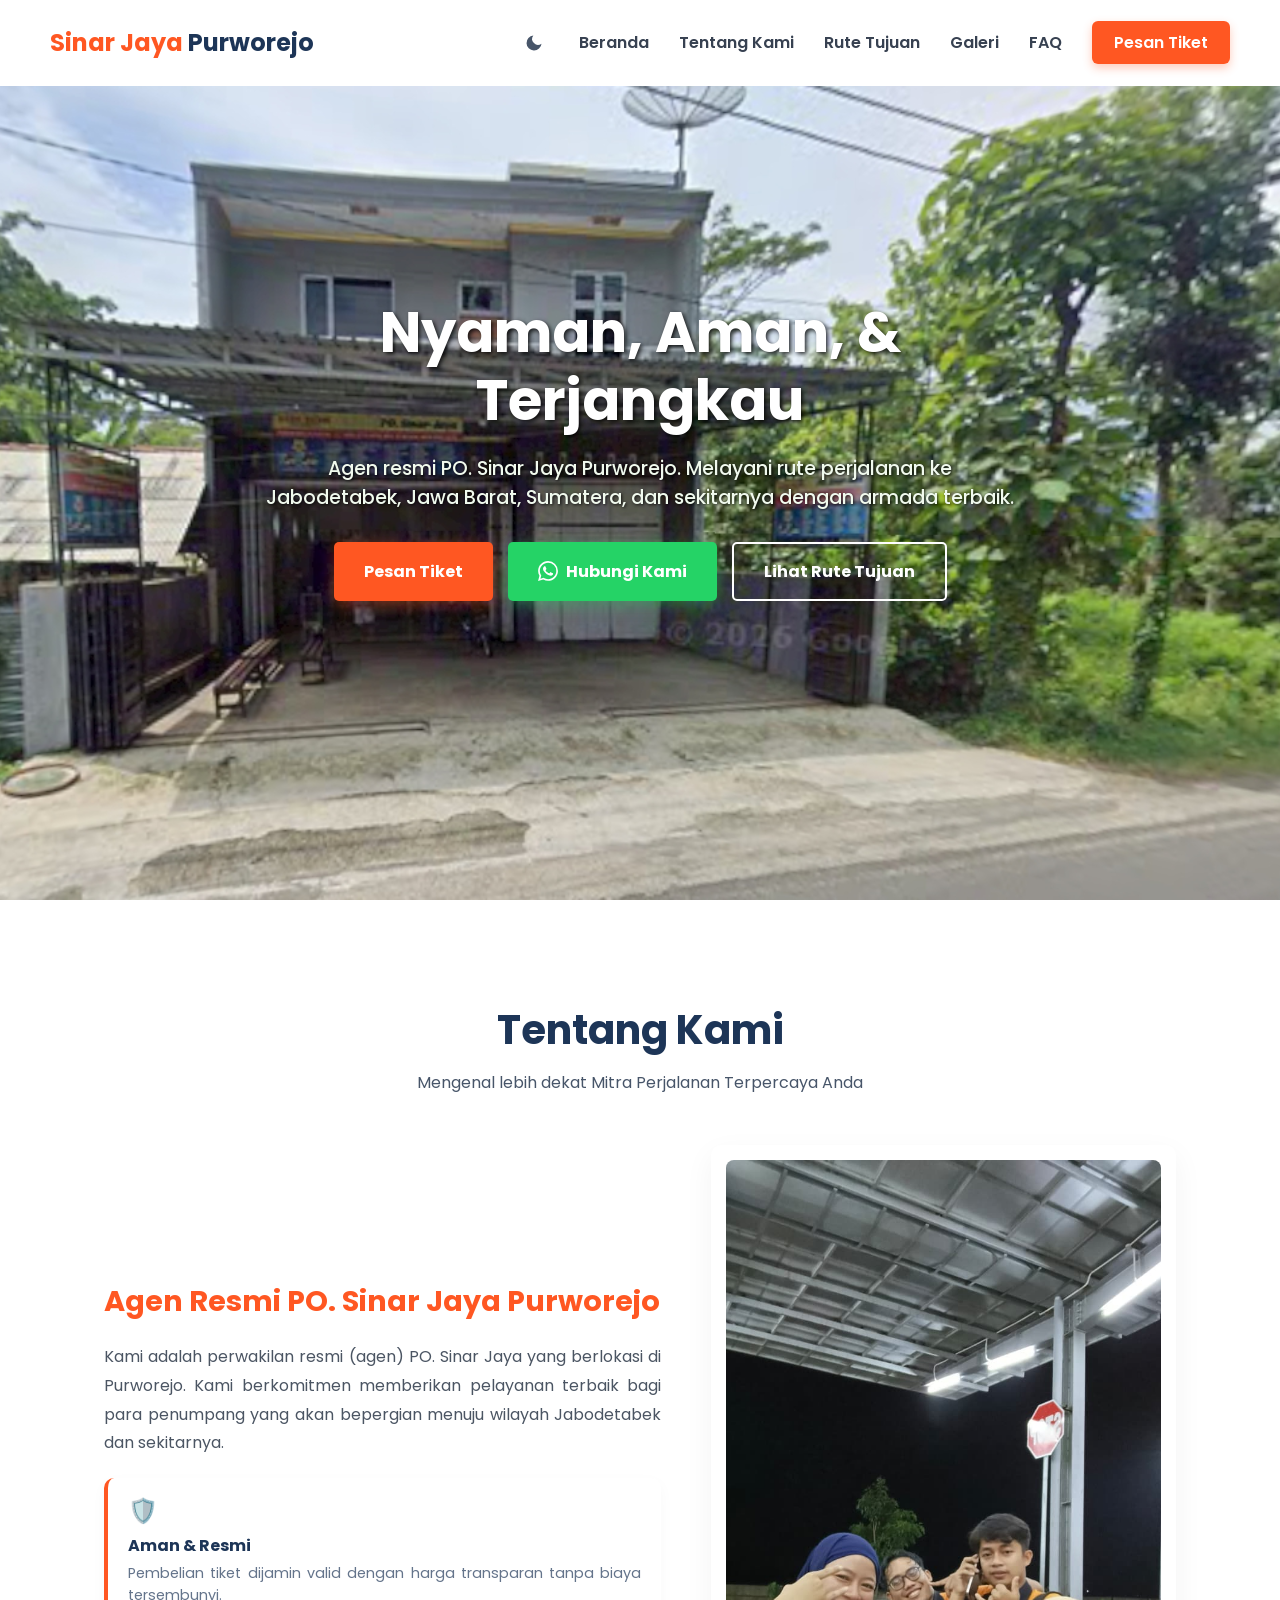
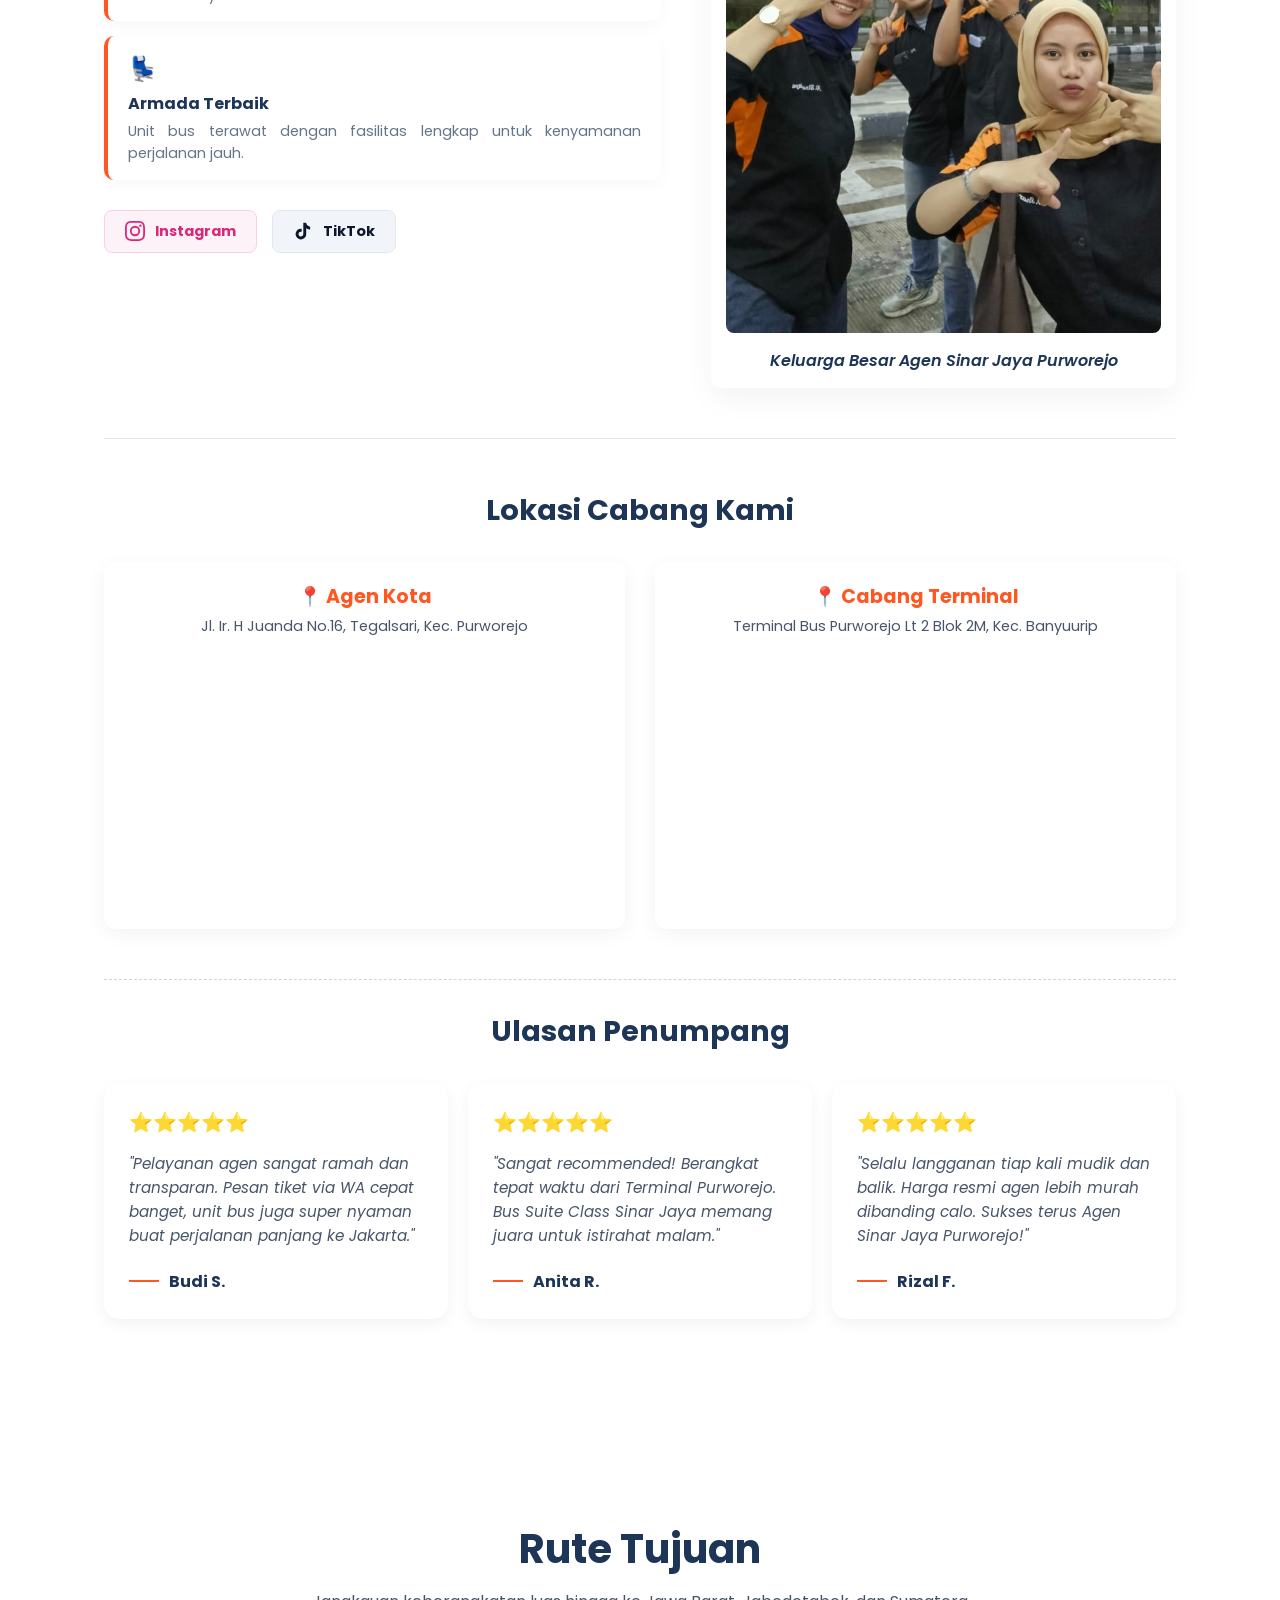
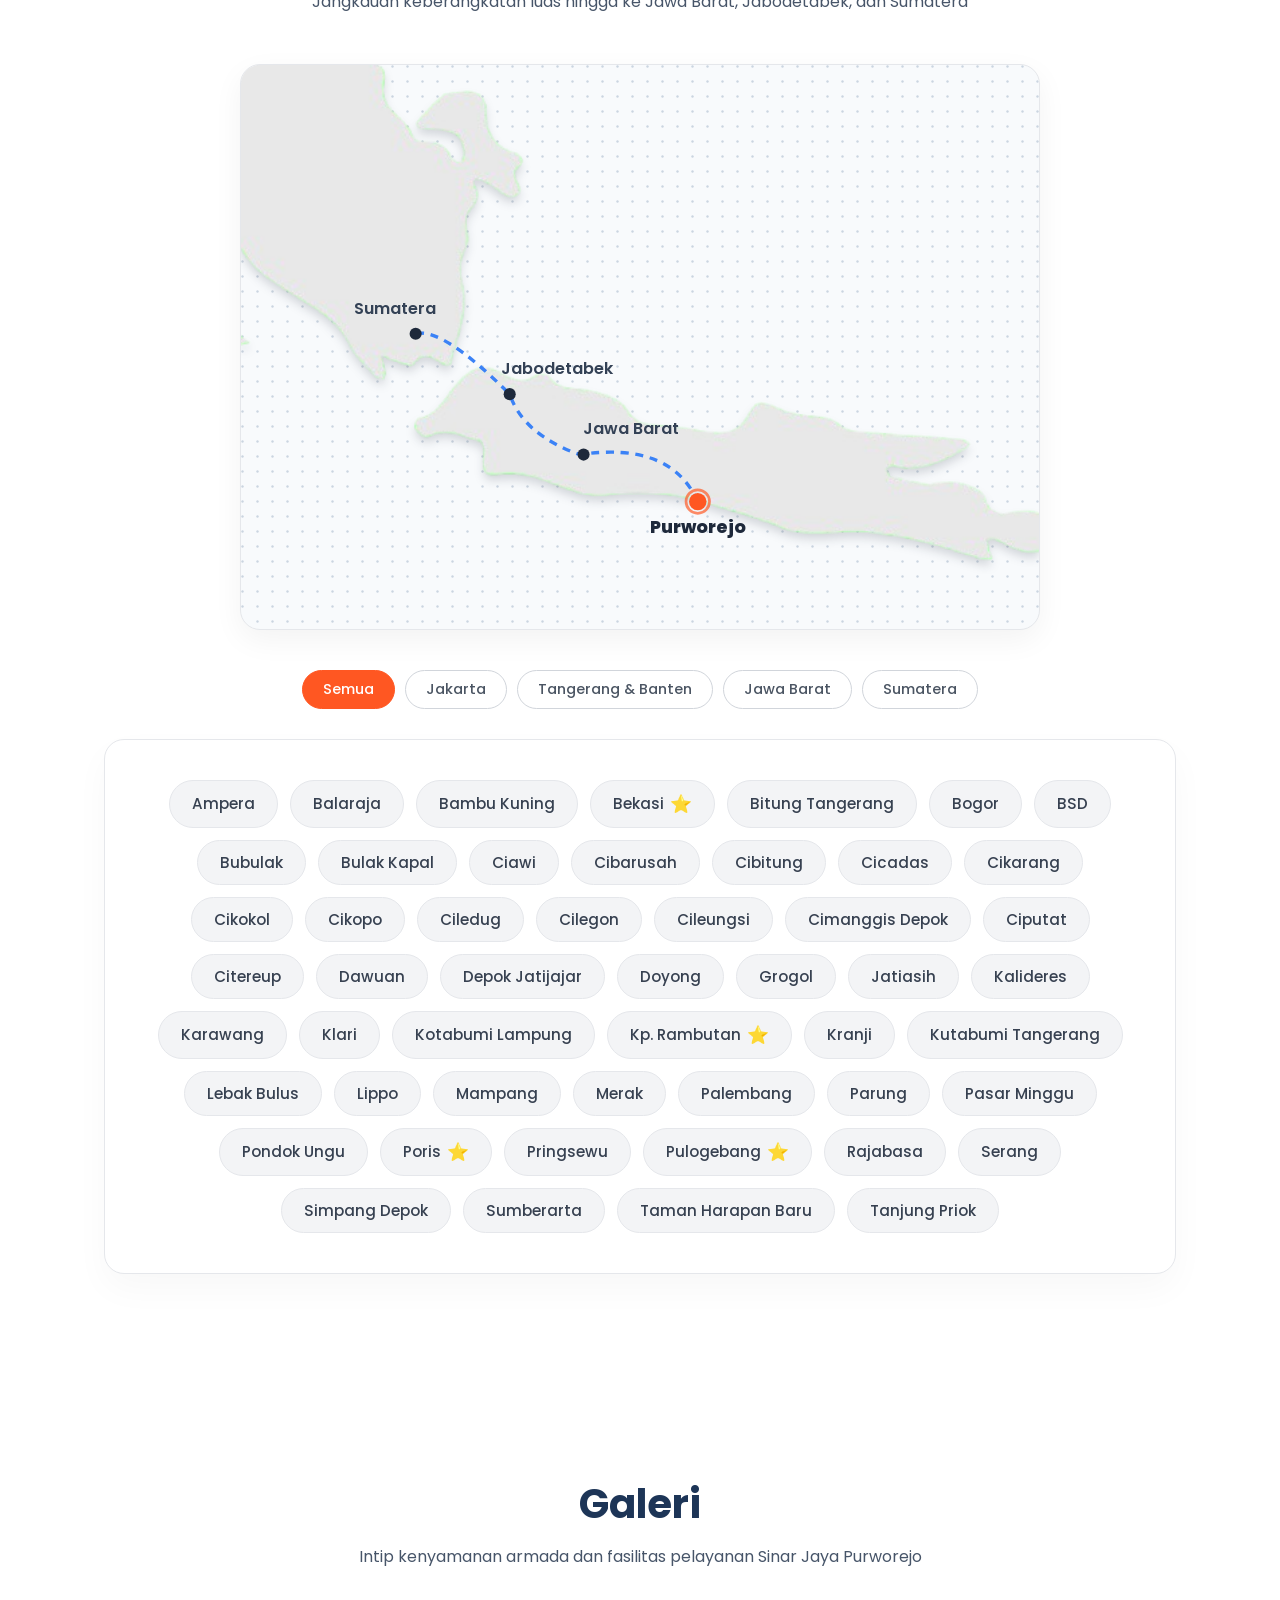
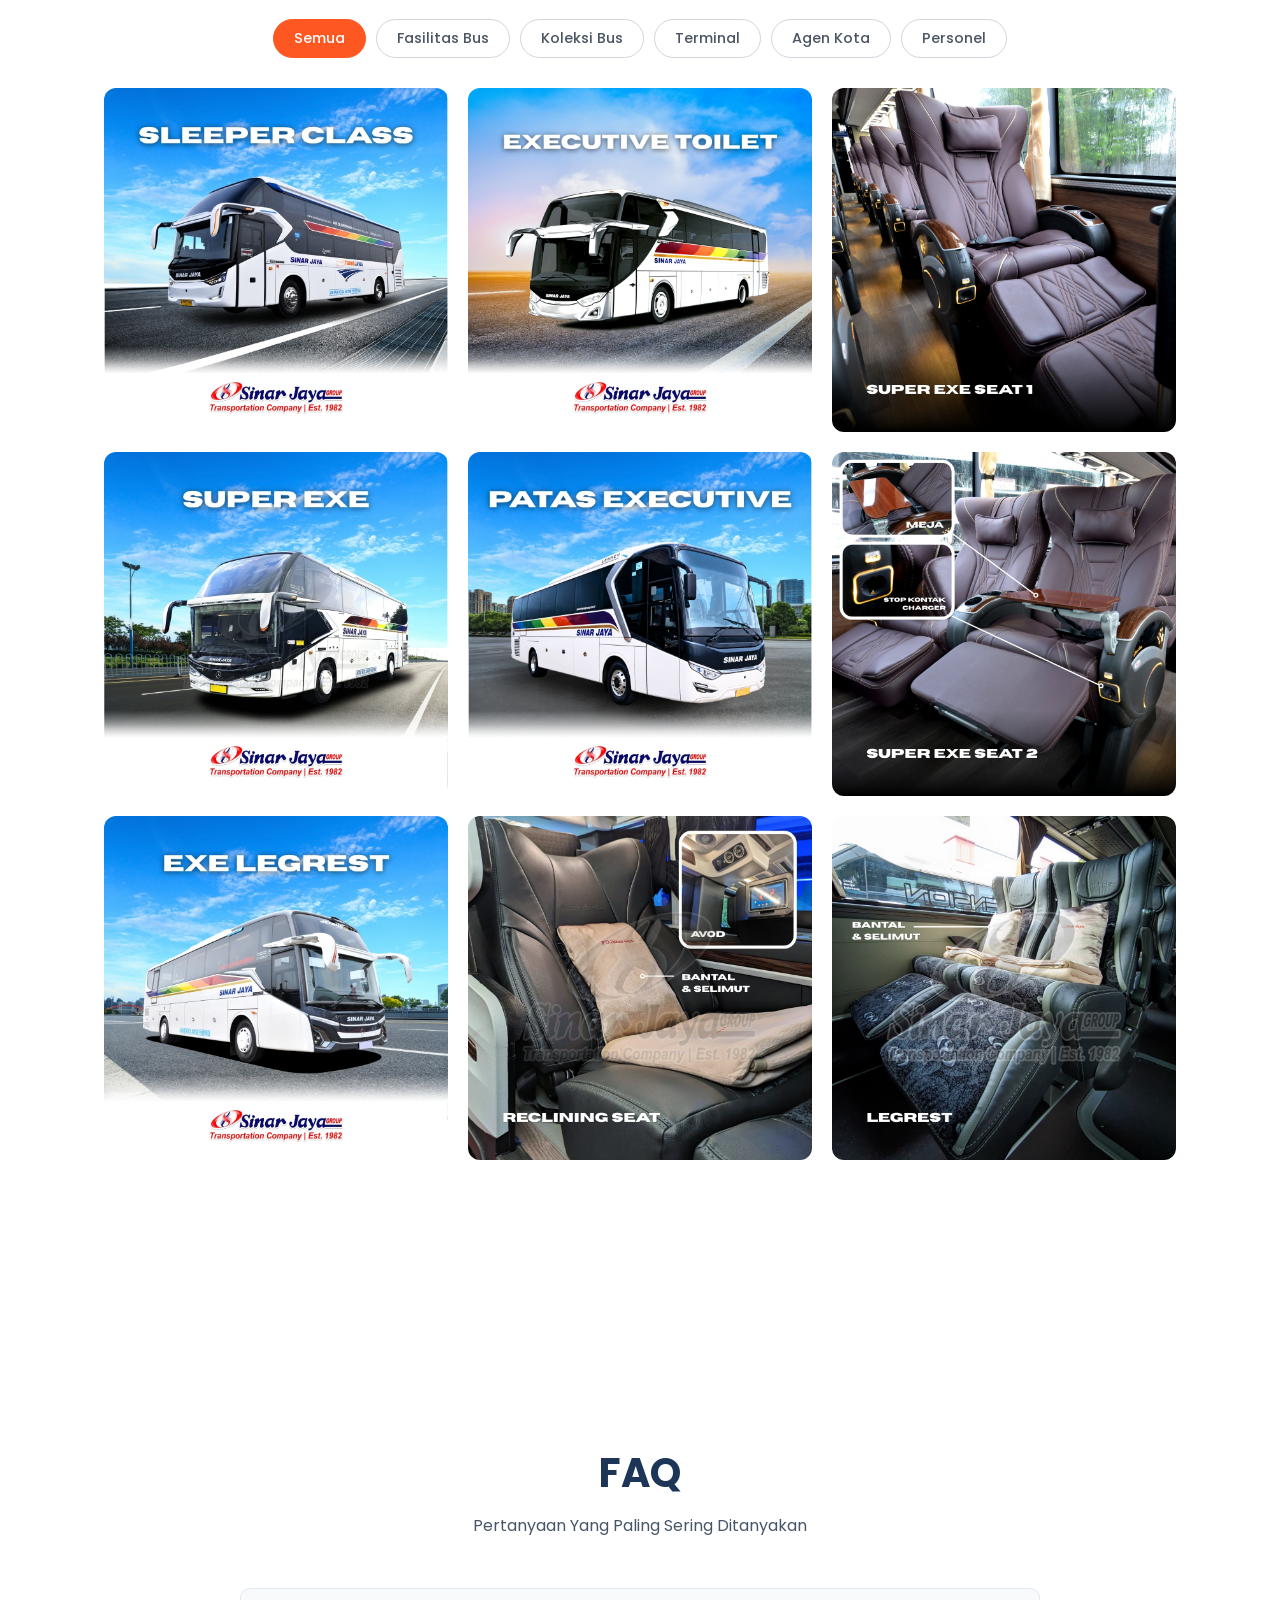
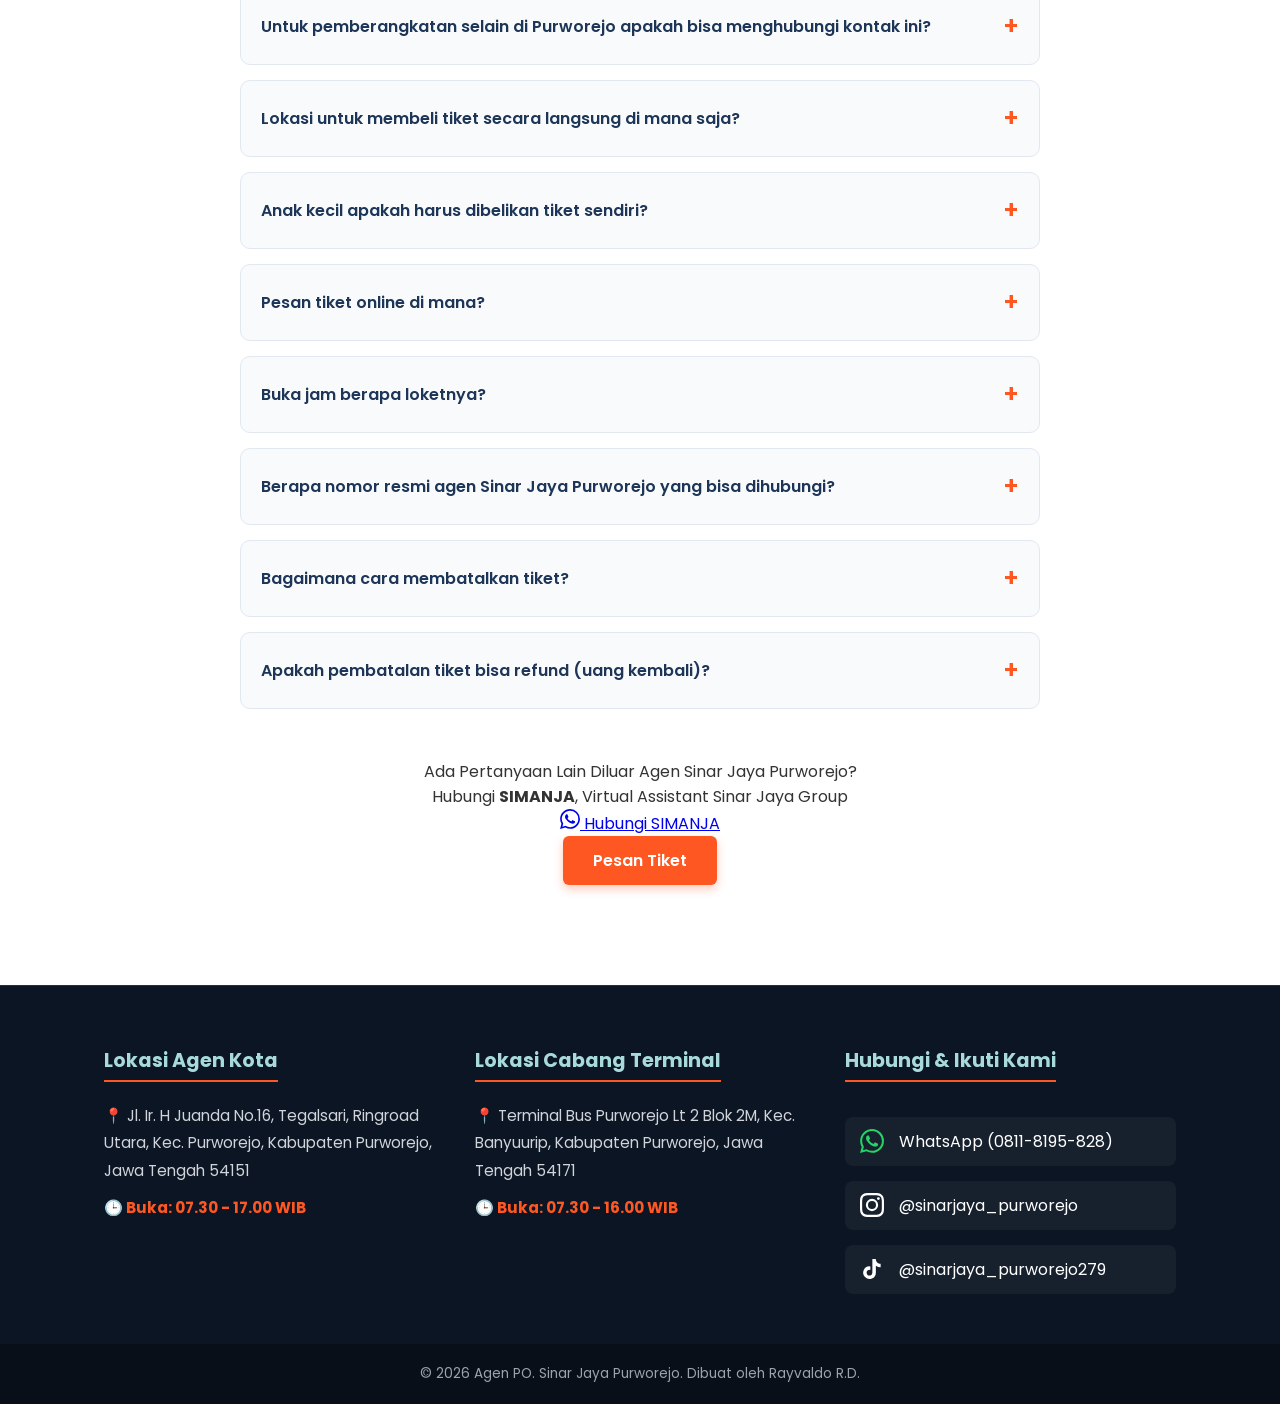
==== commit b4e8e549: "add simanja wa" ====
--- a/index.html
+++ b/index.html
@@ -718,7 +718,7 @@
             </div>
 
             <!-- TAMBAHKAN TOMBOLNYA DI SINI -->
-            <<div class="faq-action reveal">
+            <div class="faq-action reveal">
                 
                 <!-- Kotak Info SIMANJA -->
                 <div class="simanja-box">
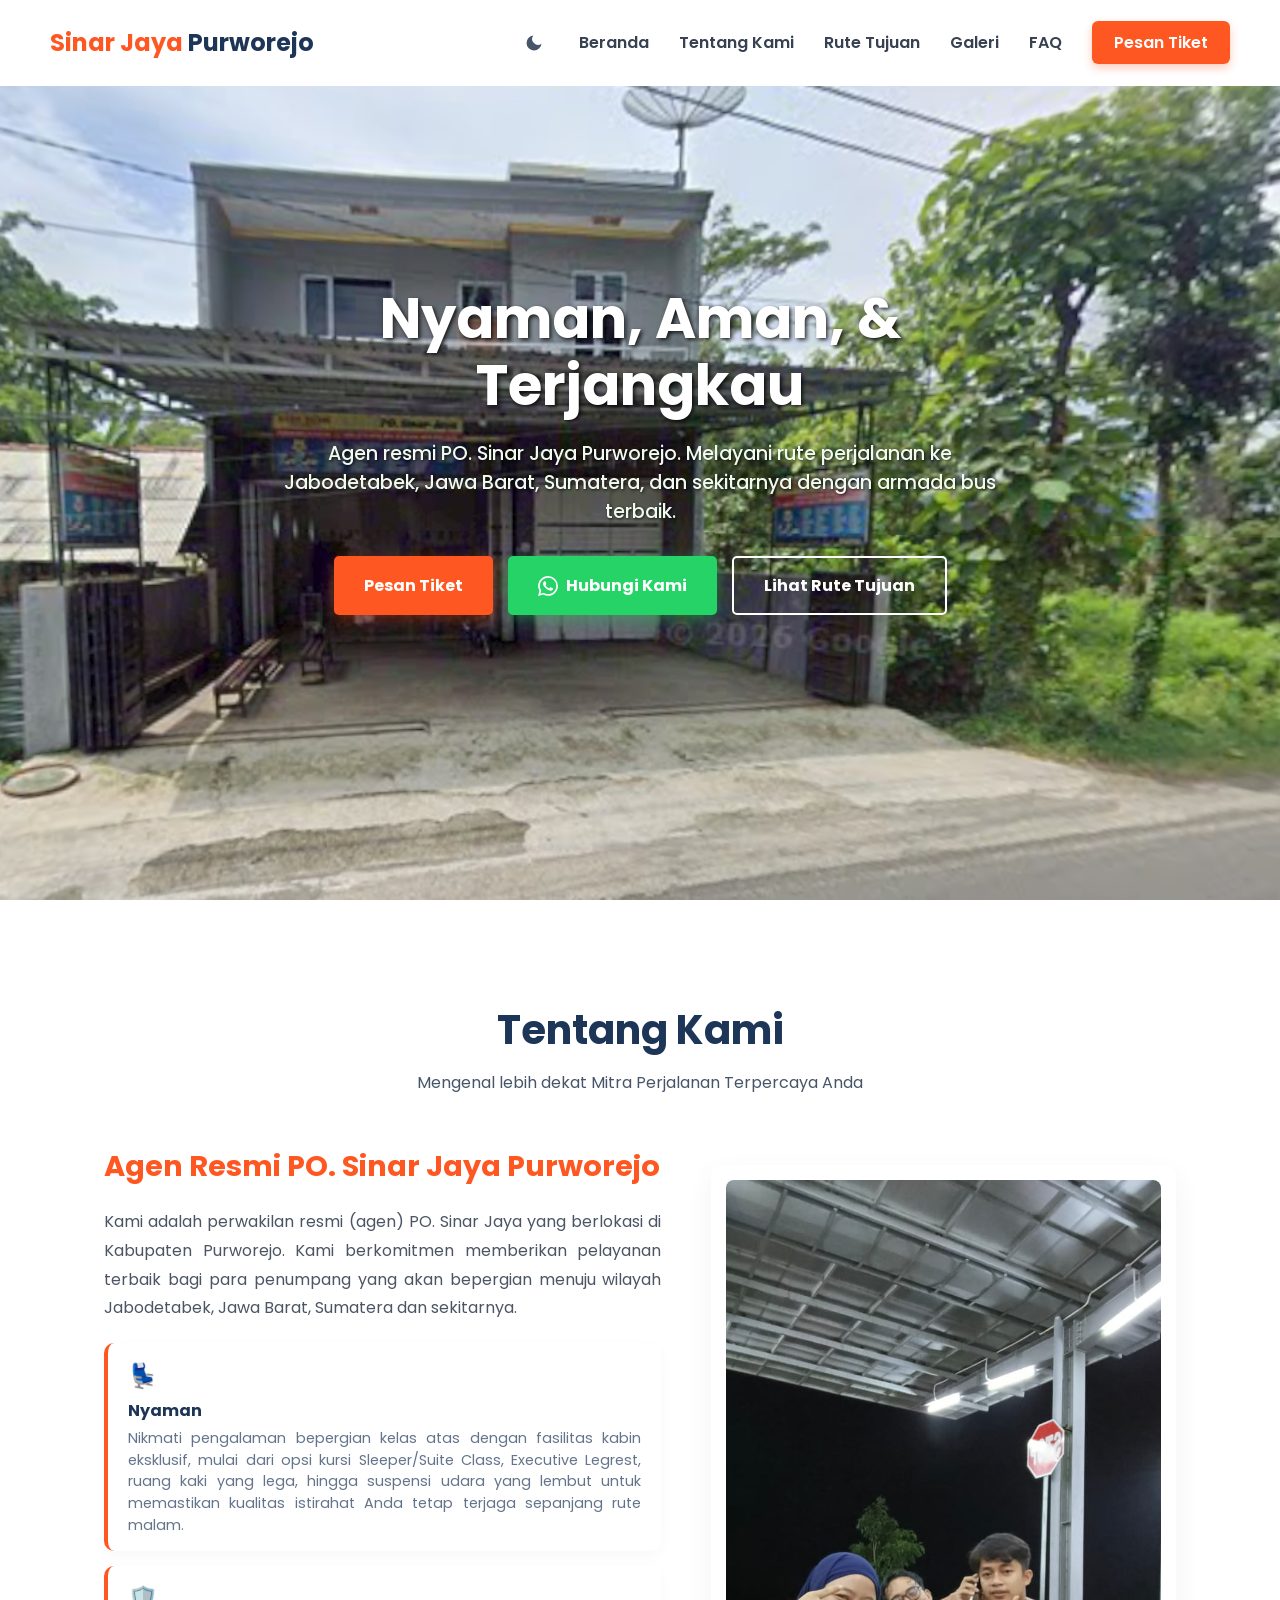
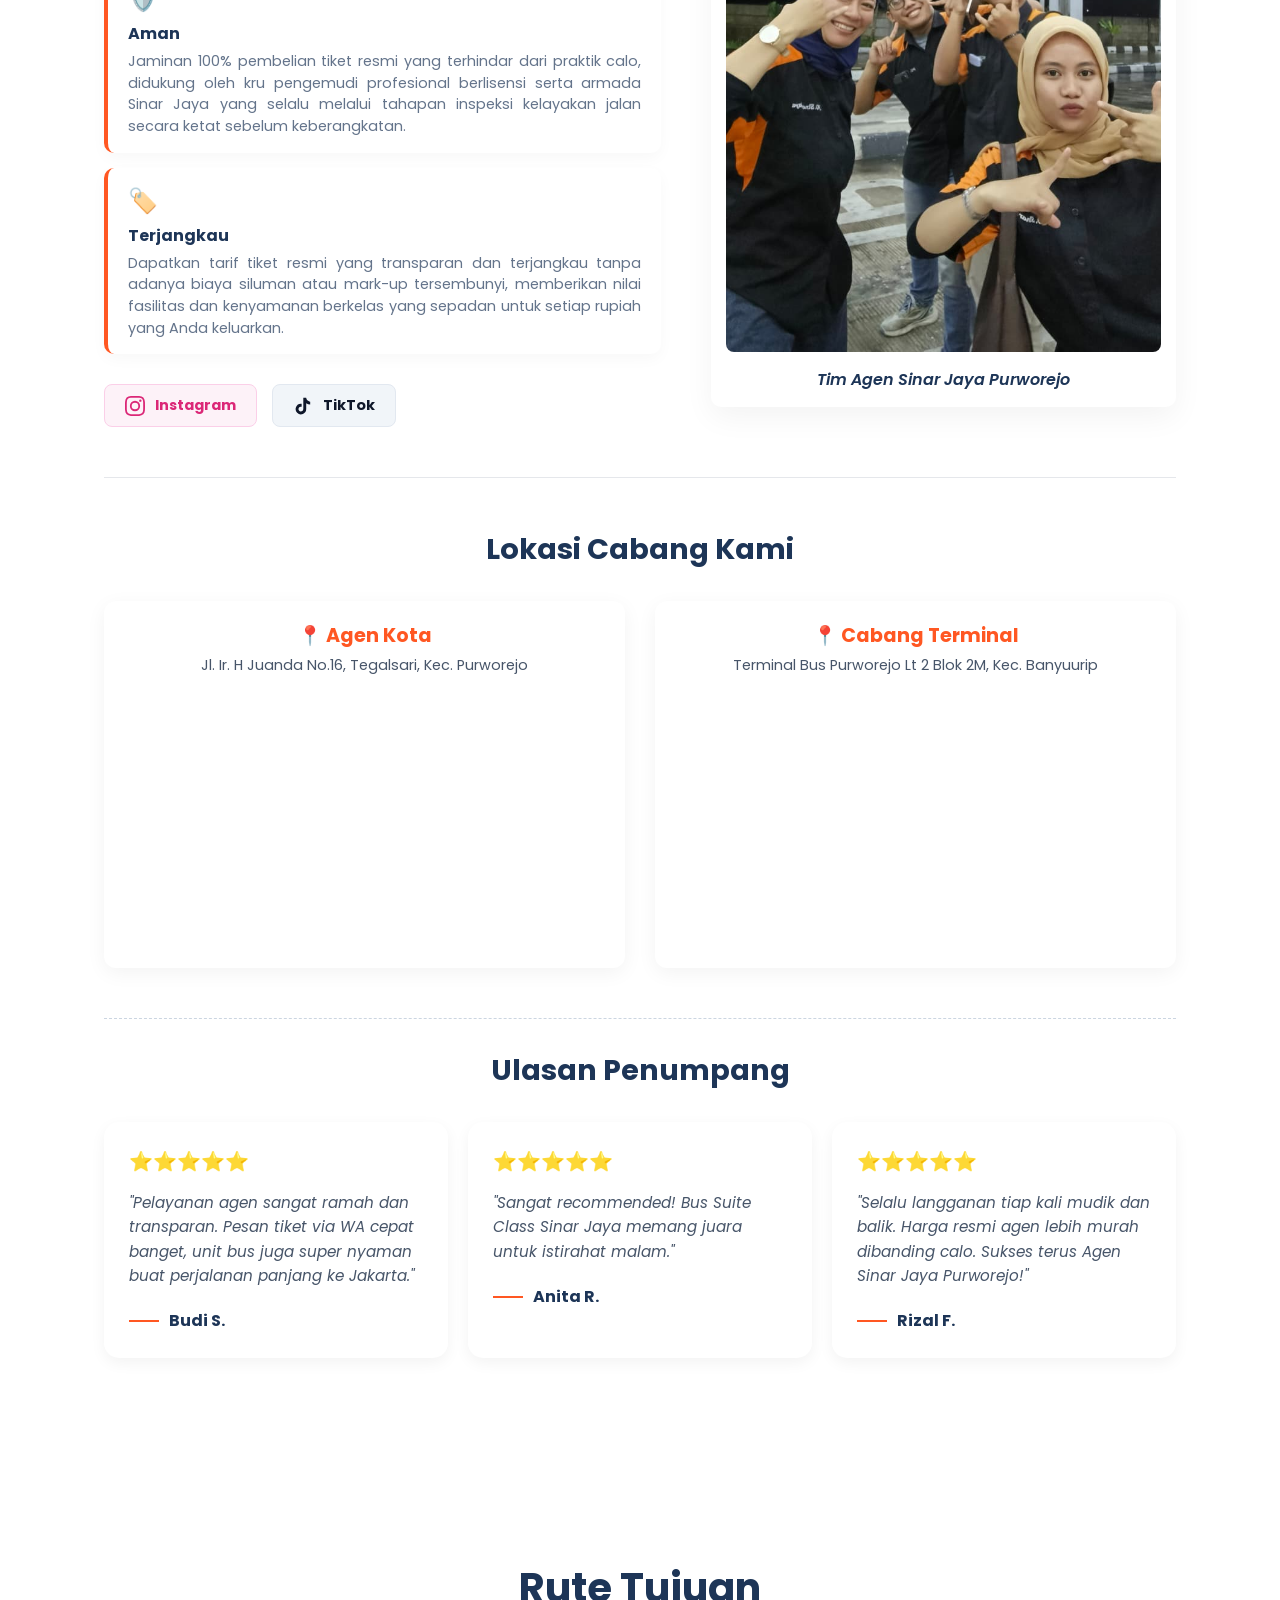
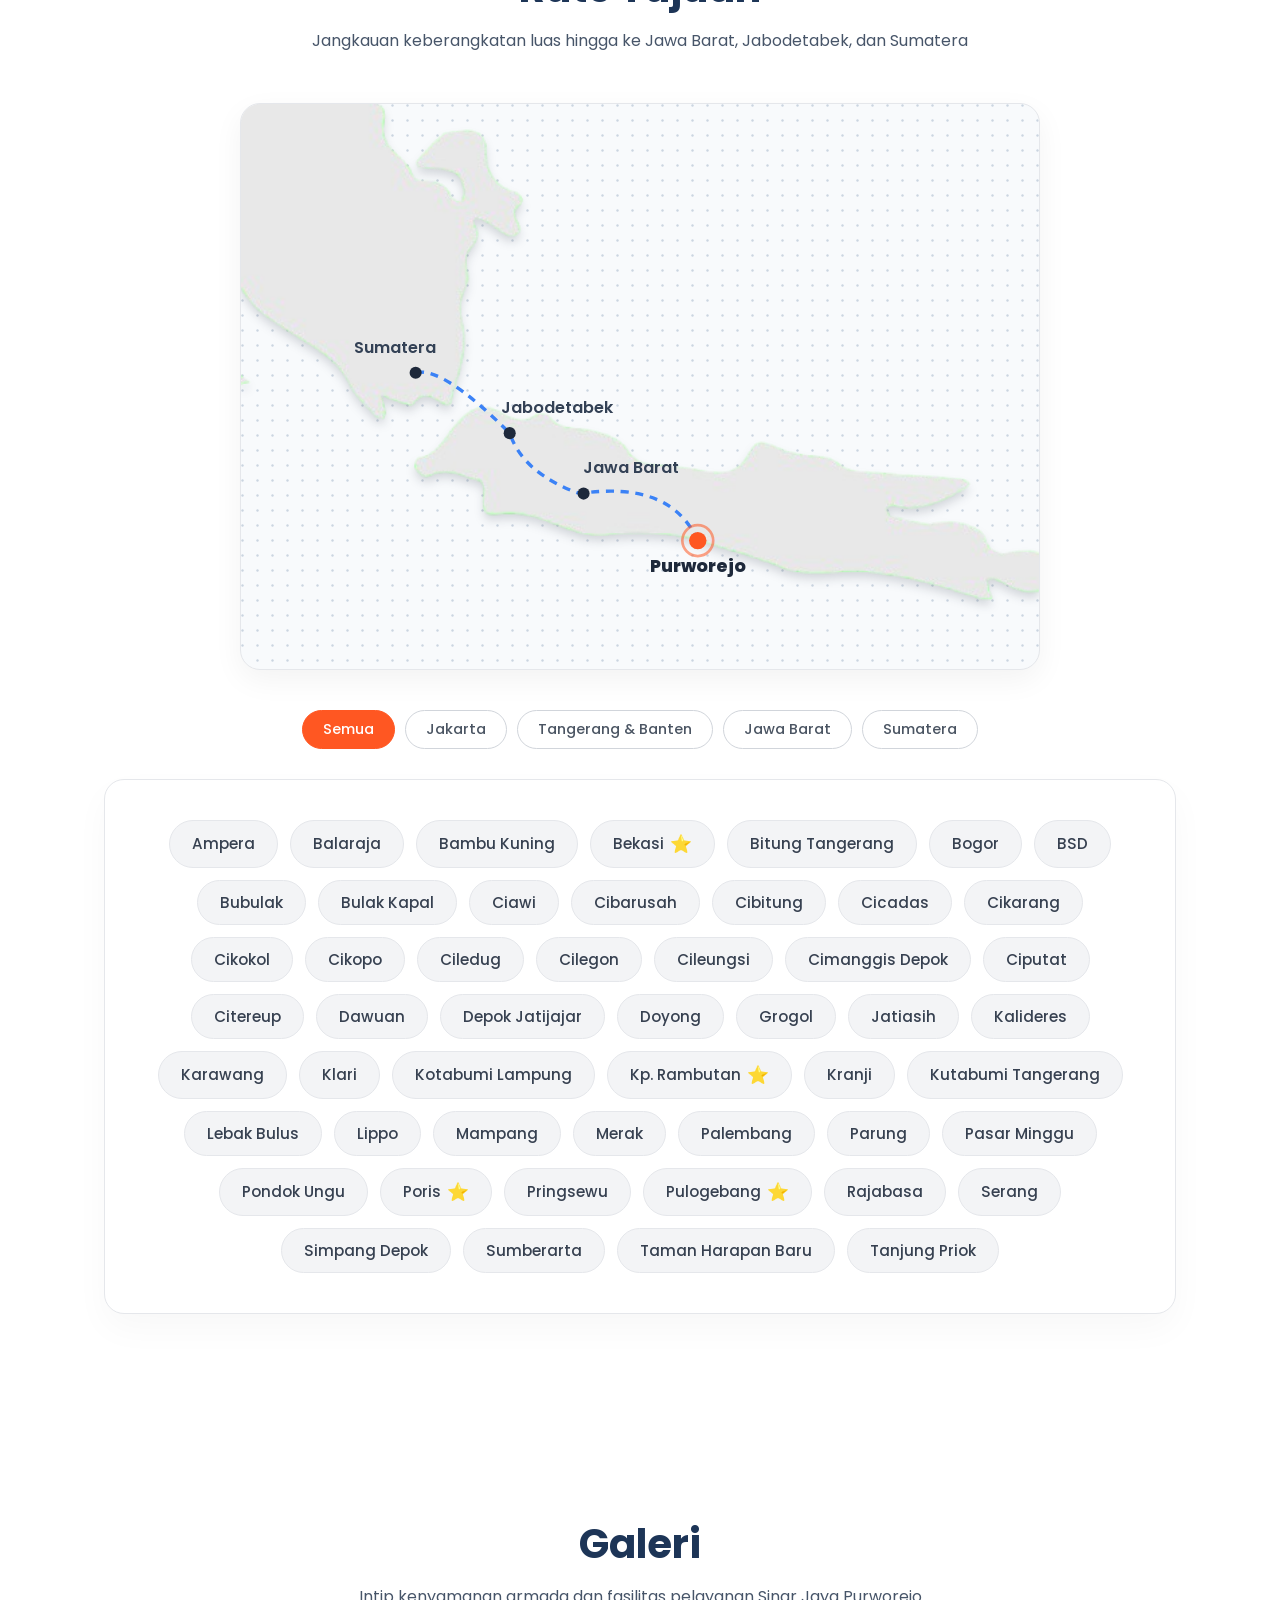
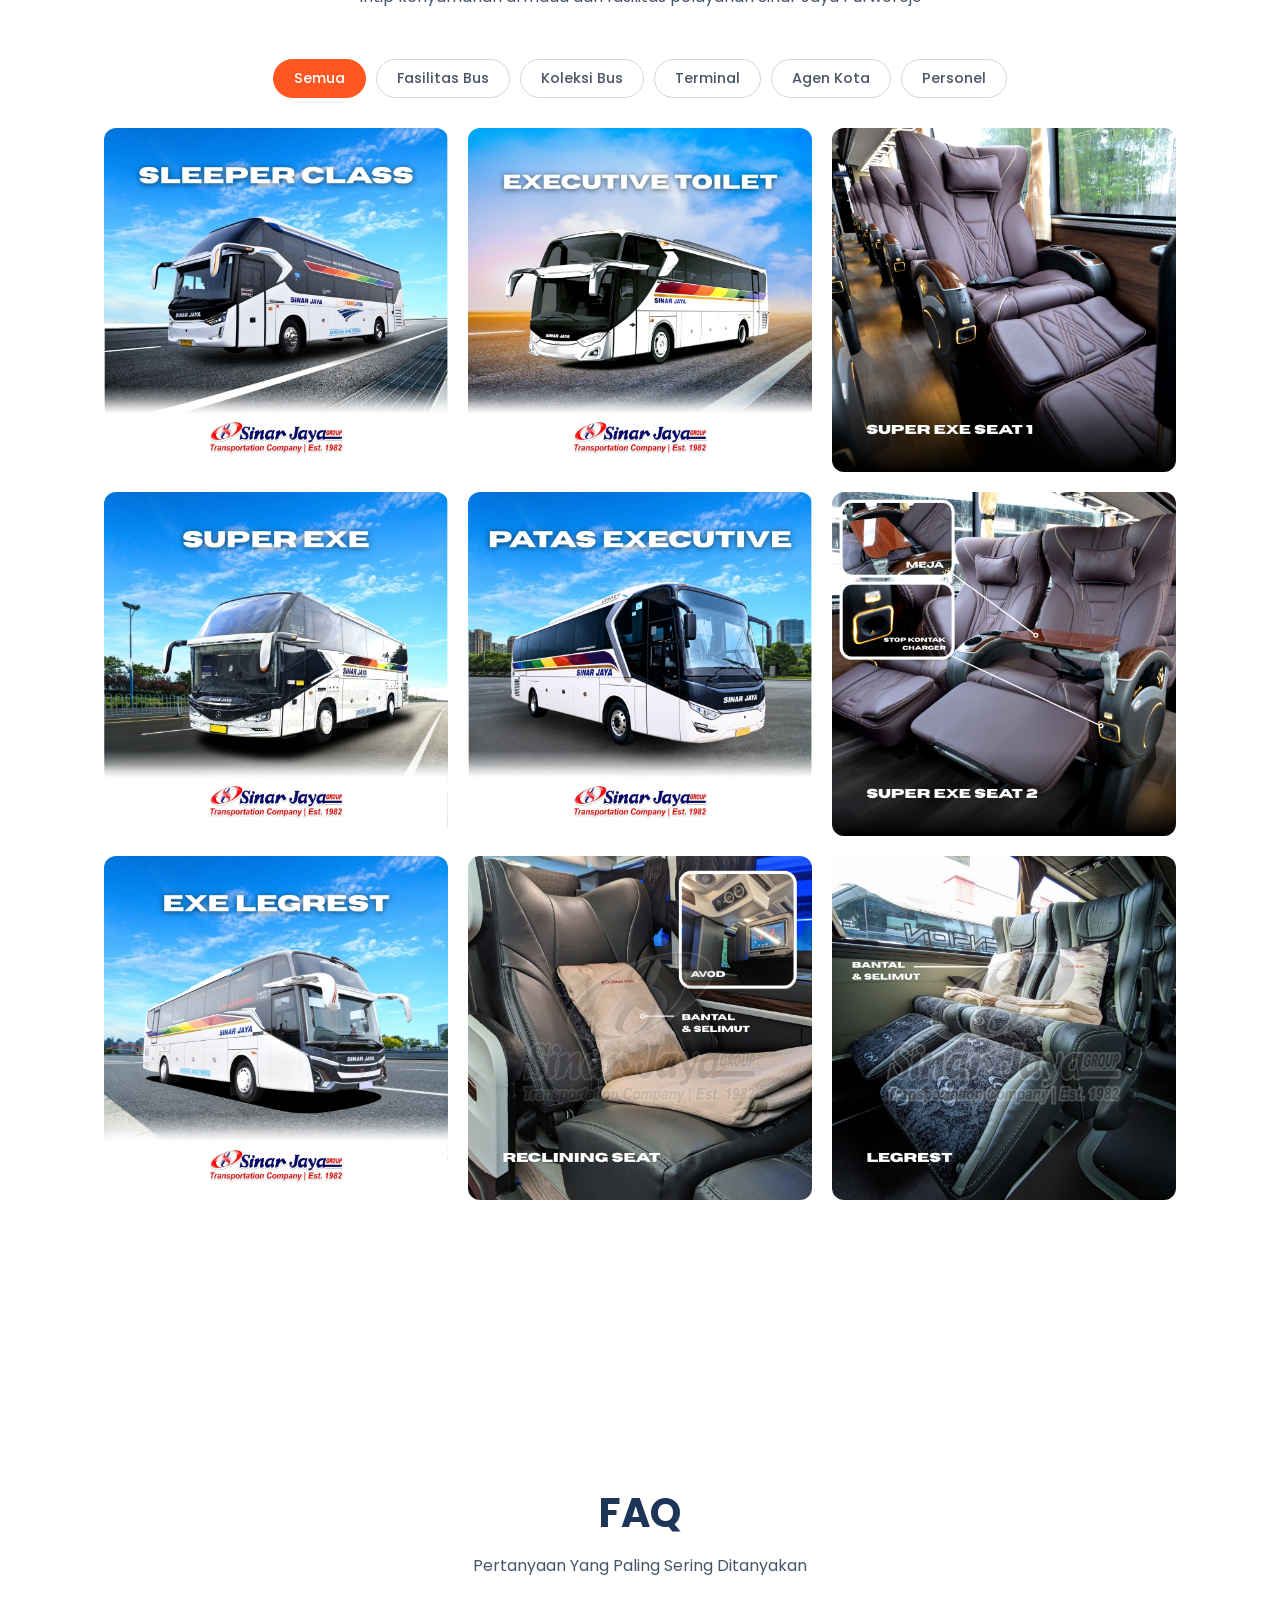
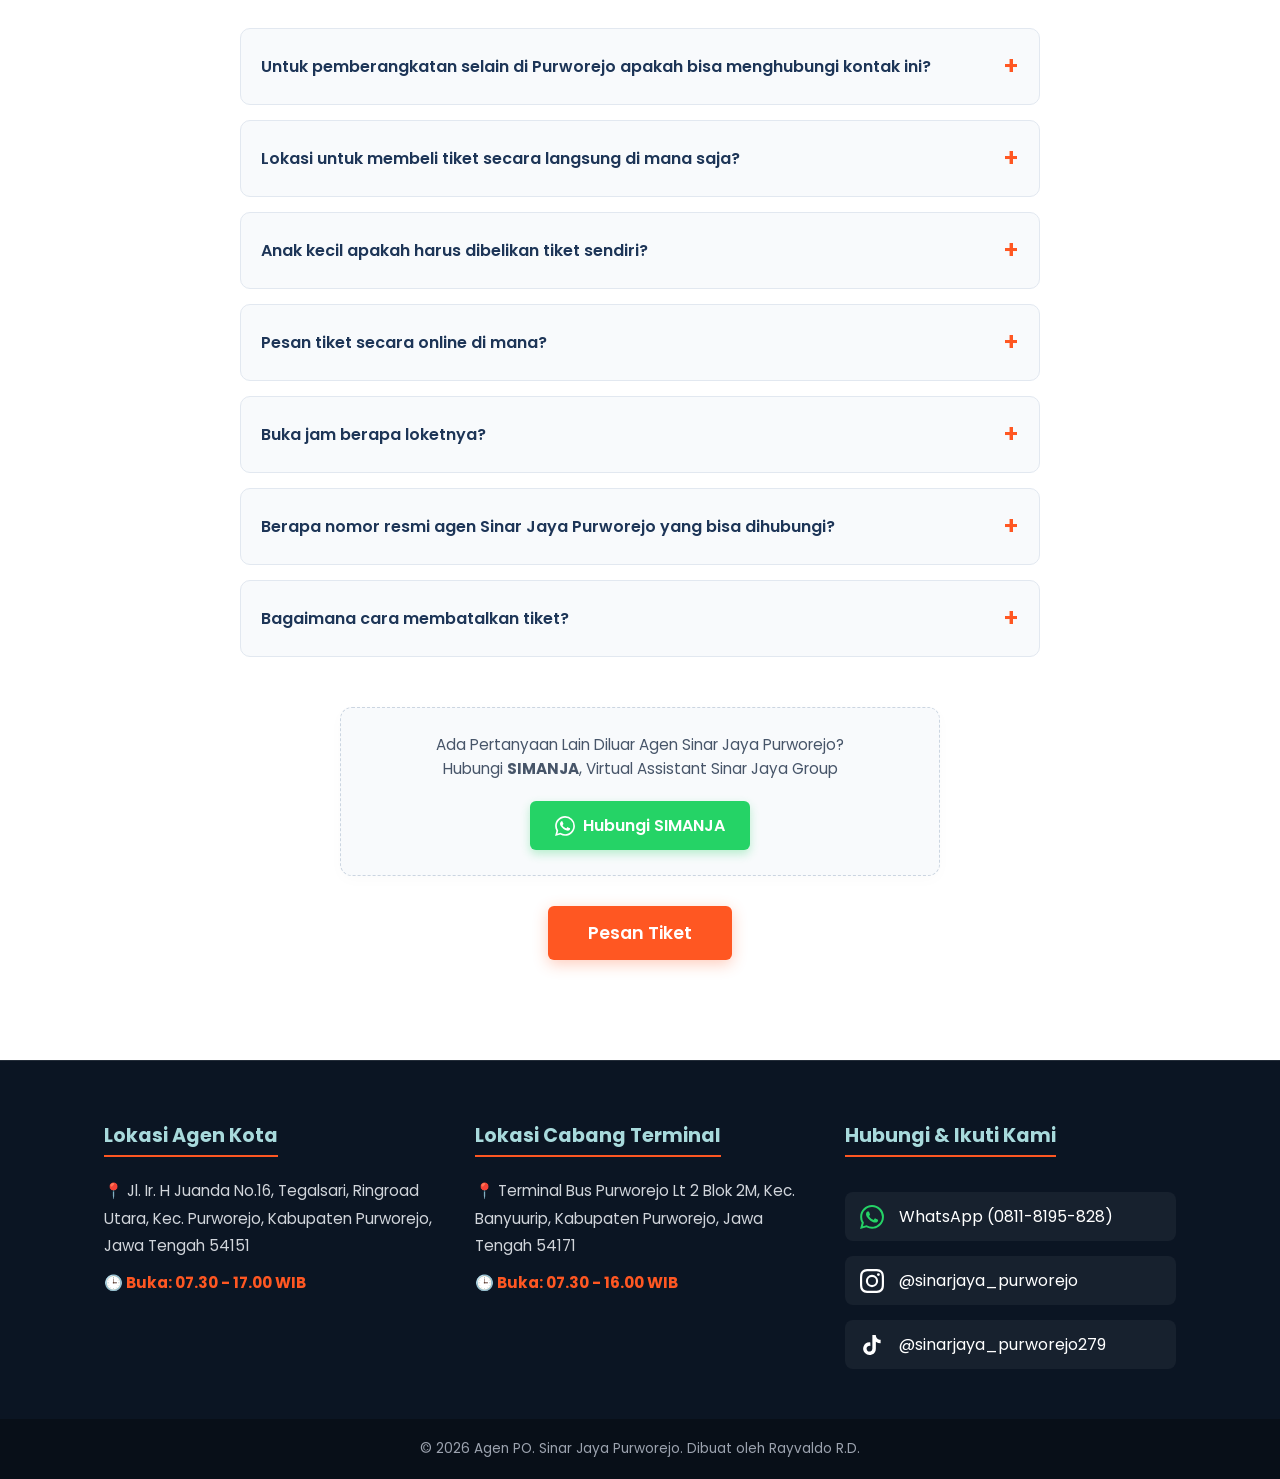
==== commit b26b4d9b: "Update index.html update banyak" ====
--- a/index.html
+++ b/index.html
@@ -62,7 +62,7 @@
         
         <div class="hero-content reveal">
             <h1>Nyaman, Aman, & Terjangkau</h1>
-            <p>Agen resmi PO. Sinar Jaya Purworejo. Melayani rute perjalanan ke Jabodetabek, Jawa Barat, Sumatera, dan sekitarnya dengan armada terbaik.</p>
+            <p>Agen resmi PO. Sinar Jaya Purworejo. Melayani rute perjalanan ke Jabodetabek, Jawa Barat, Sumatera, dan sekitarnya dengan armada bus terbaik.</p>
             <div class="hero-buttons">
                 <!-- Tombol 1: Pesan Tiket (Oranye) -->
                 <a href="pesantiket.html" class="btn-ketiga">
@@ -92,18 +92,23 @@
             <div class="tentang-grid">
                 <div class="tentang-teks reveal">
                     <h3>Agen Resmi PO. Sinar Jaya Purworejo</h3>
-                    <p>Kami adalah perwakilan resmi (agen) PO. Sinar Jaya yang berlokasi di Purworejo. Kami berkomitmen memberikan pelayanan terbaik bagi para penumpang yang akan bepergian menuju wilayah Jabodetabek dan sekitarnya.</p>
+                    <p>Kami adalah perwakilan resmi (agen) PO. Sinar Jaya yang berlokasi di Kabupaten Purworejo. Kami berkomitmen memberikan pelayanan terbaik bagi para penumpang yang akan bepergian menuju wilayah Jabodetabek, Jawa Barat, Sumatera dan sekitarnya.</p>
                     
                     <div class="keunggulan-grid">
                         <div class="card-keunggulan">
-                            <span class="ikon">🛡️</span>
-                            <h4>Aman & Resmi</h4>
-                            <p>Pembelian tiket dijamin valid dengan harga transparan tanpa biaya tersembunyi.</p>
+                            <span class="ikon">💺</span>
+                            <h4>Nyaman</h4>
+                            <p>Nikmati pengalaman bepergian kelas atas dengan fasilitas kabin eksklusif, mulai dari opsi kursi Sleeper/Suite Class, Executive Legrest, ruang kaki yang lega, hingga suspensi udara yang lembut untuk memastikan kualitas istirahat Anda tetap terjaga sepanjang rute malam.</p>
                         </div>
                         <div class="card-keunggulan">
-                            <span class="ikon">💺</span>
-                            <h4>Armada Terbaik</h4>
-                            <p>Unit bus terawat dengan fasilitas lengkap untuk kenyamanan perjalanan jauh.</p>
+                            <span class="ikon">🛡️</span>
+                            <h4>Aman</h4>
+                            <p>Jaminan 100% pembelian tiket resmi yang terhindar dari praktik calo, didukung oleh kru pengemudi profesional berlisensi serta armada Sinar Jaya yang selalu melalui tahapan inspeksi kelayakan jalan secara ketat sebelum keberangkatan.</p>
+                        </div>
+                        <div class="card-keunggulan">
+                            <span class="ikon">🏷️</span>
+                            <h4>Terjangkau</h4>
+                            <p>Dapatkan tarif tiket resmi yang transparan dan terjangkau tanpa adanya biaya siluman atau mark-up tersembunyi, memberikan nilai fasilitas dan kenyamanan berkelas yang sepadan untuk setiap rupiah yang Anda keluarkan.</p>
                         </div>
                     </div>
 
@@ -119,7 +124,7 @@
 
                 <div class="tentang-foto reveal">
                     <img src="assets/img/foto-bersama.jpg" alt="Tim Agen Sinar Jaya Purworejo">
-                    <div class="caption-foto">Keluarga Besar Agen Sinar Jaya Purworejo</div>
+                    <div class="caption-foto">Tim Agen Sinar Jaya Purworejo</div>
                 </div>
             </div>
 
@@ -153,7 +158,7 @@
                     </div>
                     <div class="testi-card">
                         <div class="testi-stars">⭐⭐⭐⭐⭐</div>
-                        <p class="testi-text">"Sangat recommended! Berangkat tepat waktu dari Terminal Purworejo. Bus Suite Class Sinar Jaya memang juara untuk istirahat malam."</p>
+                        <p class="testi-text">"Sangat recommended! Bus Suite Class Sinar Jaya memang juara untuk istirahat malam."</p>
                         <span class="testi-author">Anita R.</span>
                     </div>
                     <div class="testi-card">
@@ -658,7 +663,7 @@
                         <span class="faq-icon">+</span>
                     </div>
                     <div class="faq-answer">
-                        Anda dapat membeli tiket fisik secara langsung di Agen Kota Brengkelan (Jl. Ir. H. Juanda No.16) atau di Cabang Terminal Baru Purworejo (Lt. 2 Blok 2M).
+                        Anda dapat membeli tiket fisik secara langsung di Agen Kota (Jl. Ir. H. Juanda No.16, Tegalsari) atau di Cabang Terminal Baru Purworejo (Lt. 2 Blok 2M).
                     </div>
                 </div>
                 <div class="faq-item">
@@ -667,16 +672,16 @@
                         <span class="faq-icon">+</span>
                     </div>
                     <div class="faq-answer">
-                        Anak dengan usia di atas 3 tahun (atau balita yang membutuhkan kursi/tempat duduk sendiri) diwajibkan membeli tiket penuh demi kenyamanan dan keselamatan selama perjalanan.
+                        Anak dengan usia di atas 3 tahun atau dengan tinggi badan 90 cm keatas, diwajibkan membeli tiket penuh untuk mendapatkan kursi sendiri demi kenyamanan dan keselamatan selama perjalanan.
                     </div>
                 </div>
                 <div class="faq-item">
                     <div class="faq-question">
-                        <span>Pesan tiket online di mana?</span>
+                        <span>Pesan tiket secara online di mana?</span>
                         <span class="faq-icon">+</span>
                     </div>
                     <div class="faq-answer">
-                        Anda bisa langsung mengisi form pendataan melalui tombol "Pesan Tiket" di website ini. Data akan diteruskan ke WhatsApp Admin untuk konfirmasi pembayaran dan pemilihan kursi (tanpa antre!).
+                        Anda bisa langsung mengisi form pendataan melalui tombol "Pesan Tiket" di website ini. Data akan diteruskan ke WhatsApp Admin untuk konfirmasi pembayaran dan pemilihan kursi (tanpa antre!). Untuk platform lain, silahkan kunjungi Traveloka dan RedBus.
                     </div>
                 </div>
                 <div class="faq-item">
@@ -685,7 +690,7 @@
                         <span class="faq-icon">+</span>
                     </div>
                     <div class="faq-answer">
-                        Loket resmi kami beroperasi setiap hari mulai pukul 07.30 Pagi hingga 17.00 WIB.
+                        Loket resmi kami beroperasi setiap hari mulai pukul 07.30 Pagi hingga 16.00 WIB untuk Cabang Terminal, dan hingga 17.00 WIB untuk Agen Kota.
                     </div>
                 </div>
                 <div class="faq-item">
@@ -703,16 +708,7 @@
                         <span class="faq-icon">+</span>
                     </div>
                     <div class="faq-answer">
-                        Pembatalan tiket dapat diproses paling lambat H-1 (sehari sebelum) jadwal keberangkatan. Penumpang wajib datang langsung ke agen tempat membeli tiket sambil membawa fisik tiket yang asli.
-                    </div>
-                </div>
-                <div class="faq-item">
-                    <div class="faq-question">
-                        <span>Apakah pembatalan tiket bisa refund (uang kembali)?</span>
-                        <span class="faq-icon">+</span>
-                    </div>
-                    <div class="faq-answer">
-                        Bisa. Untuk setiap pembatalan tiket sebelum hari H akan dikenakan potongan biaya administrasi sebesar 25% (dana yang dikembalikan adalah 75% dari harga tiket).
+                        Untuk pembatalan tiket, silahkan hubungi nomor wa resmi yang tertera di web ini.
                     </div>
                 </div>
             </div>
--- a/css/style.css
+++ b/css/style.css
@@ -205,22 +205,22 @@
 .faq-item.active .faq-answer { padding: 0 20px 20px 20px; max-height: 500px; opacity: 1; }
 
 /* Tombol Pesan Tiket di Bawah FAQ */
-.faq-action { text-align: center; margin-top: 50px; }
-.btn-pesan-faq { 
-    background-color: var(--orange-sj); 
-    color: white; 
-    padding: 12px 30px; 
-    border-radius: 6px; 
-    box-shadow: 0 4px 10px rgba(255, 87, 34, 0.3); 
-    transition: 0.3s; 
-    text-decoration: none; 
-    font-weight: 600; 
-    display: inline-block;
-}
-.btn-pesan-faq:hover { 
-    transform: translateY(-3px); 
-    background-color: #e64a19; 
-}
+/* ================================
+   Aksi Bawah FAQ (SIMANJA & Pesan Tiket)
+=================================== */
+.faq-action { text-align: center; margin-top: 50px; display: flex; flex-direction: column; align-items: center; gap: 30px; }
+
+/* Desain Kotak SIMANJA */
+.simanja-box { background-color: #f8fafc; border: 1px dashed #cbd5e1; padding: 25px; border-radius: 12px; max-width: 600px; width: 100%; transition: 0.3s; box-shadow: 0 4px 15px rgba(0,0,0,0.02); }
+.teks-simanja { color: #475569; font-size: 0.95rem; margin-bottom: 20px; line-height: 1.6; }
+
+/* Tombol WA SIMANJA (Hijau) */
+.btn-simanja { background-color: #25D366; color: white; padding: 12px 25px; border-radius: 6px; box-shadow: 0 4px 10px rgba(37, 211, 102, 0.3); transition: 0.3s; text-decoration: none; font-weight: 600; display: inline-flex; align-items: center; justify-content: center; gap: 8px; }
+.btn-simanja:hover { transform: translateY(-3px); background-color: #1ebc59; }
+
+/* Tombol Utama Pesan Tiket (Oranye) */
+.btn-pesan-faq { background-color: var(--orange-sj); color: white; padding: 14px 40px; border-radius: 6px; box-shadow: 0 4px 15px rgba(255, 87, 34, 0.3); transition: 0.3s; text-decoration: none; font-weight: 600; display: inline-block; font-size: 1.1rem; }
+.btn-pesan-faq:hover { transform: translateY(-3px); background-color: #e64a19; }
 
 /* ================================
    8. FOOTER (Selalu Gelap)
@@ -370,3 +370,7 @@
 /* Tombol Galeri Dark Mode */
 body.dark-mode .btn-less { color: #cbd5e1; border-color: #cbd5e1; }
 body.dark-mode .btn-less:hover { background-color: #cbd5e1; color: var(--navy-sj); }
+
+/* Kotak SIMANJA Dark Mode */
+body.dark-mode .simanja-box { background-color: rgba(255, 255, 255, 0.03); border-color: #334155; }
+body.dark-mode .teks-simanja { color: #cbd5e1; }
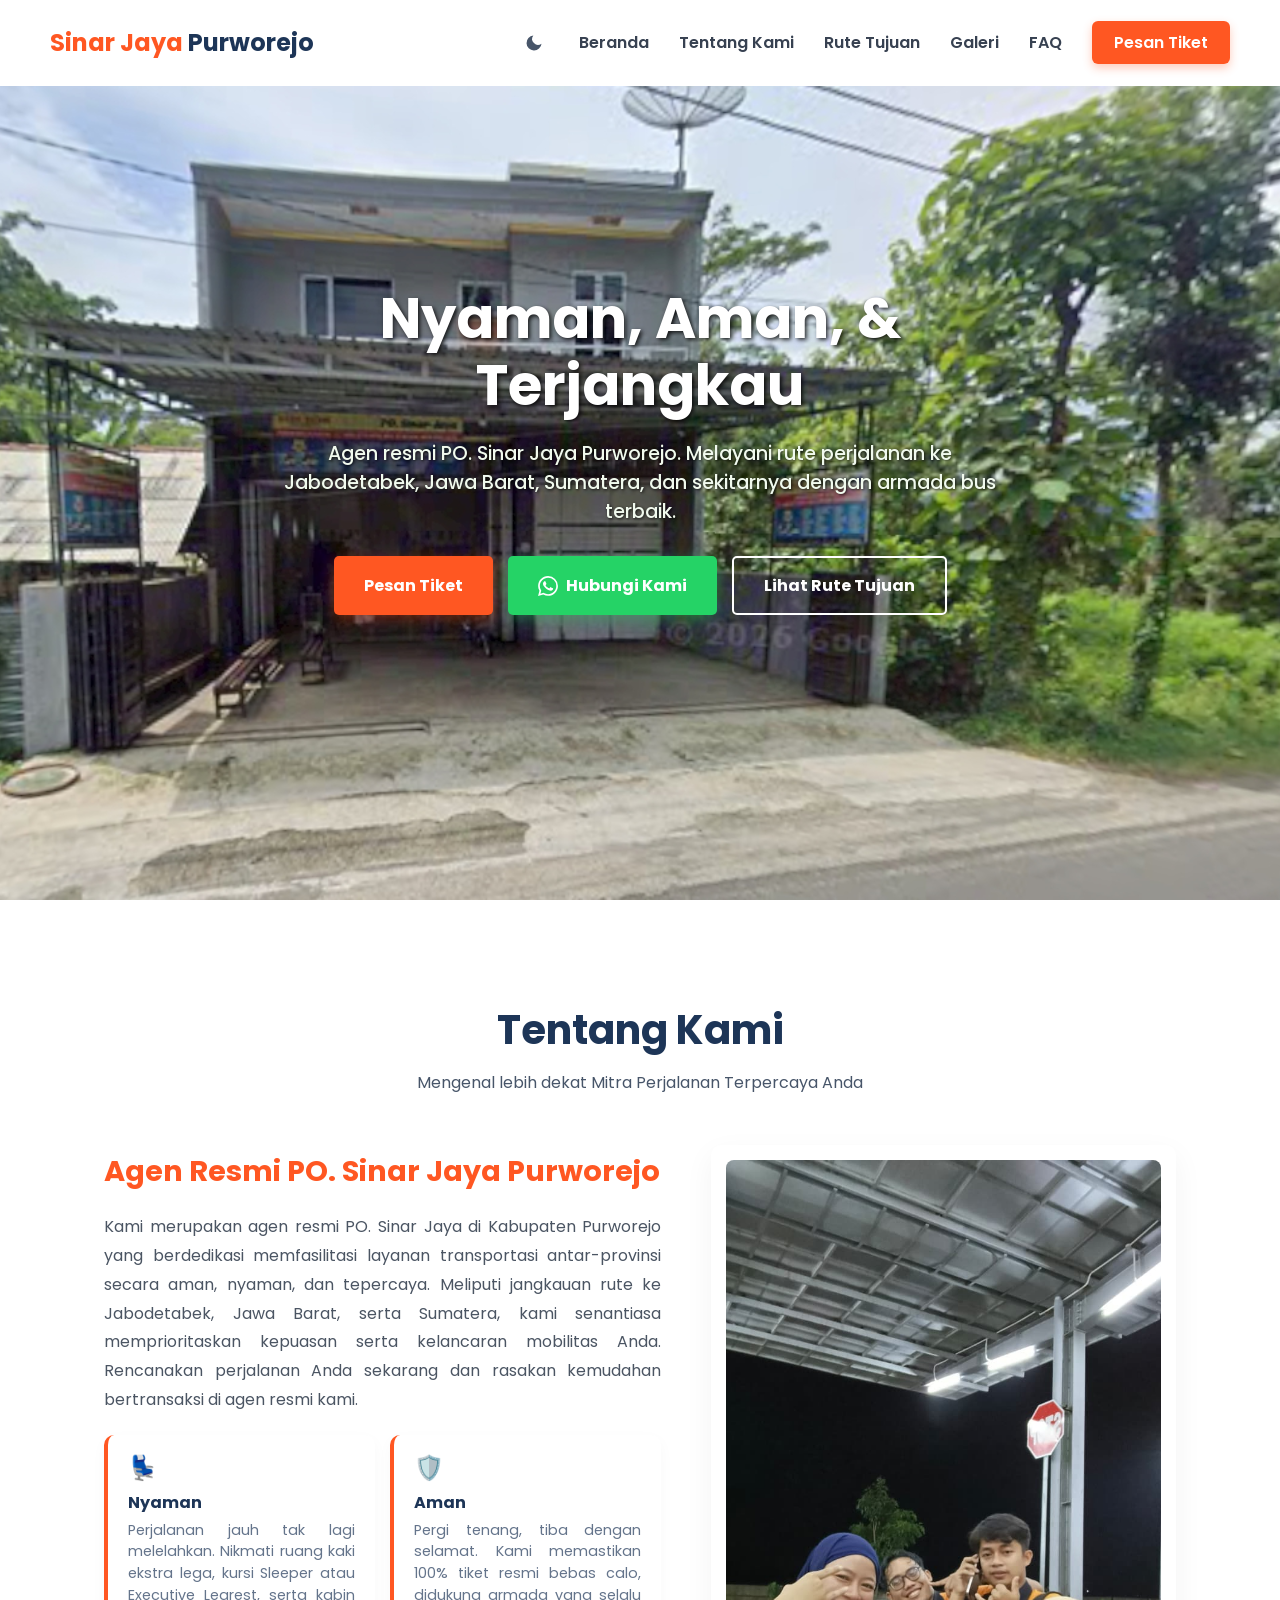
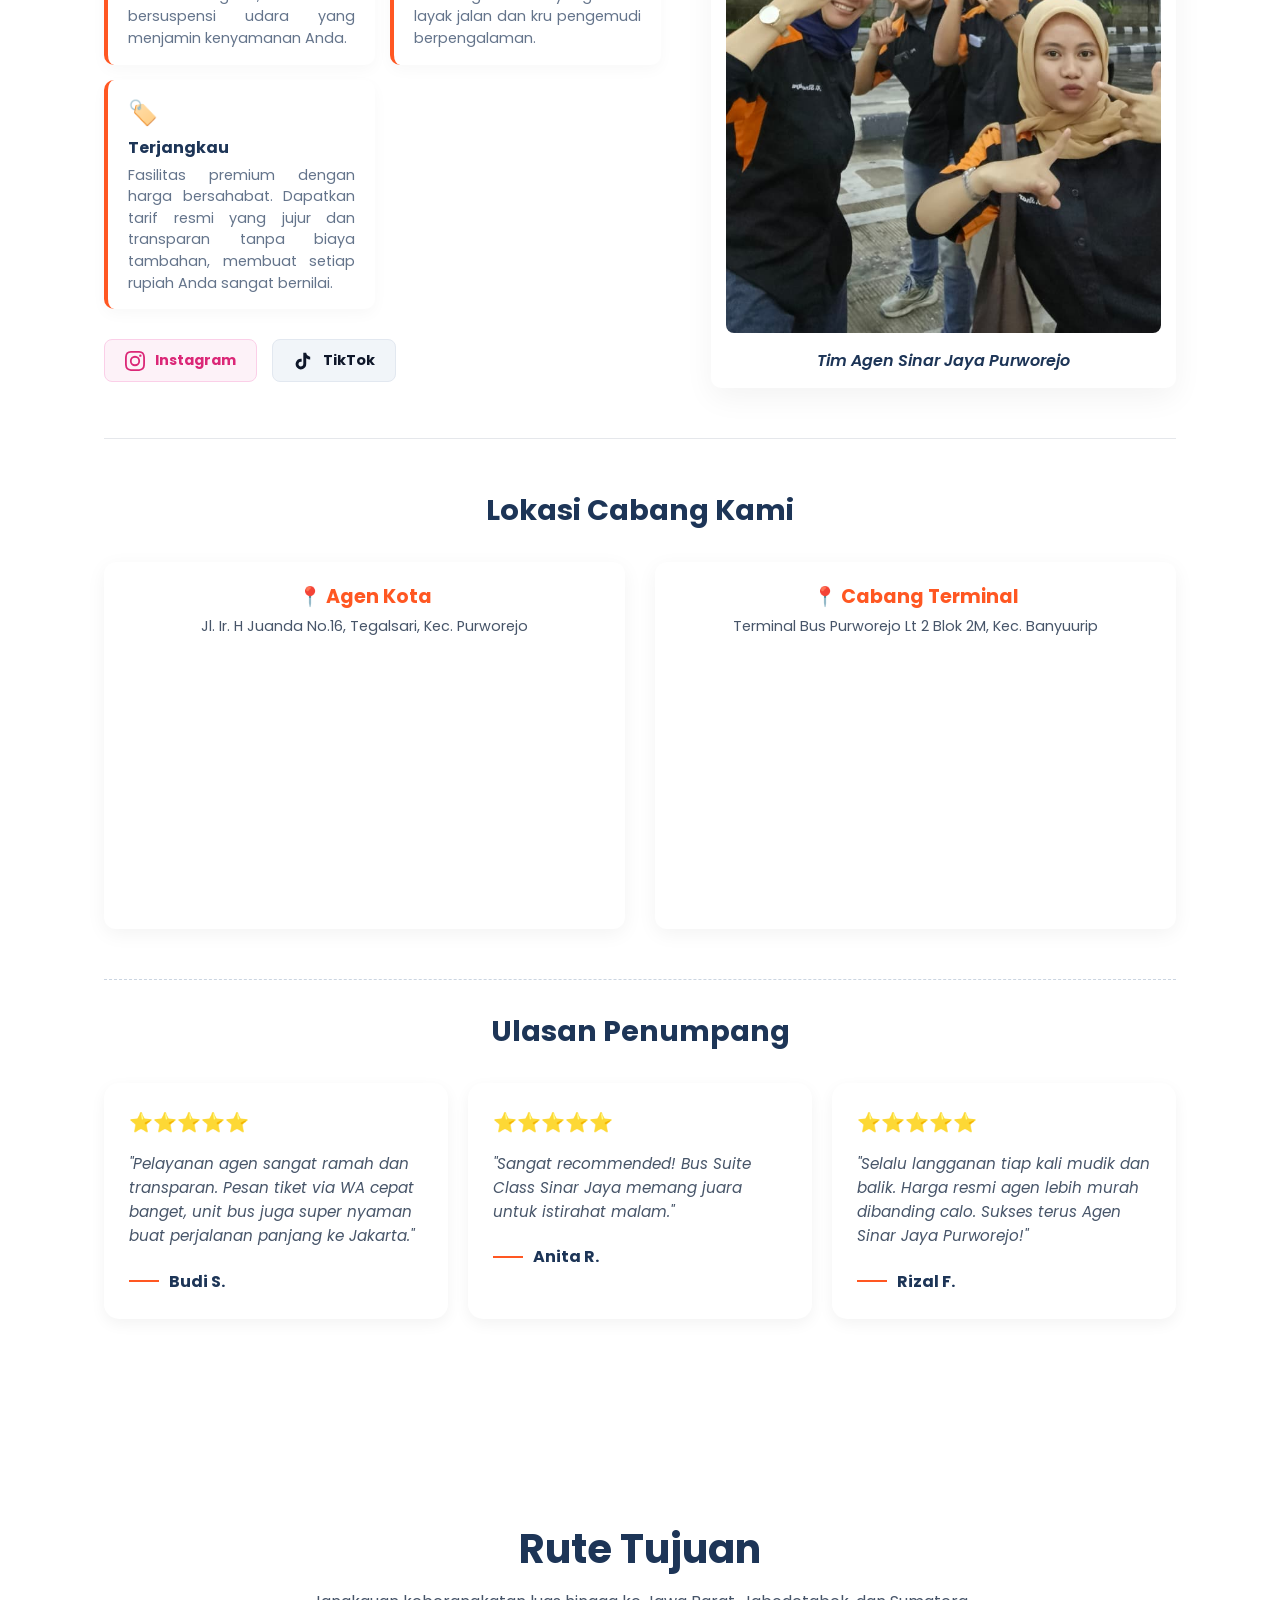
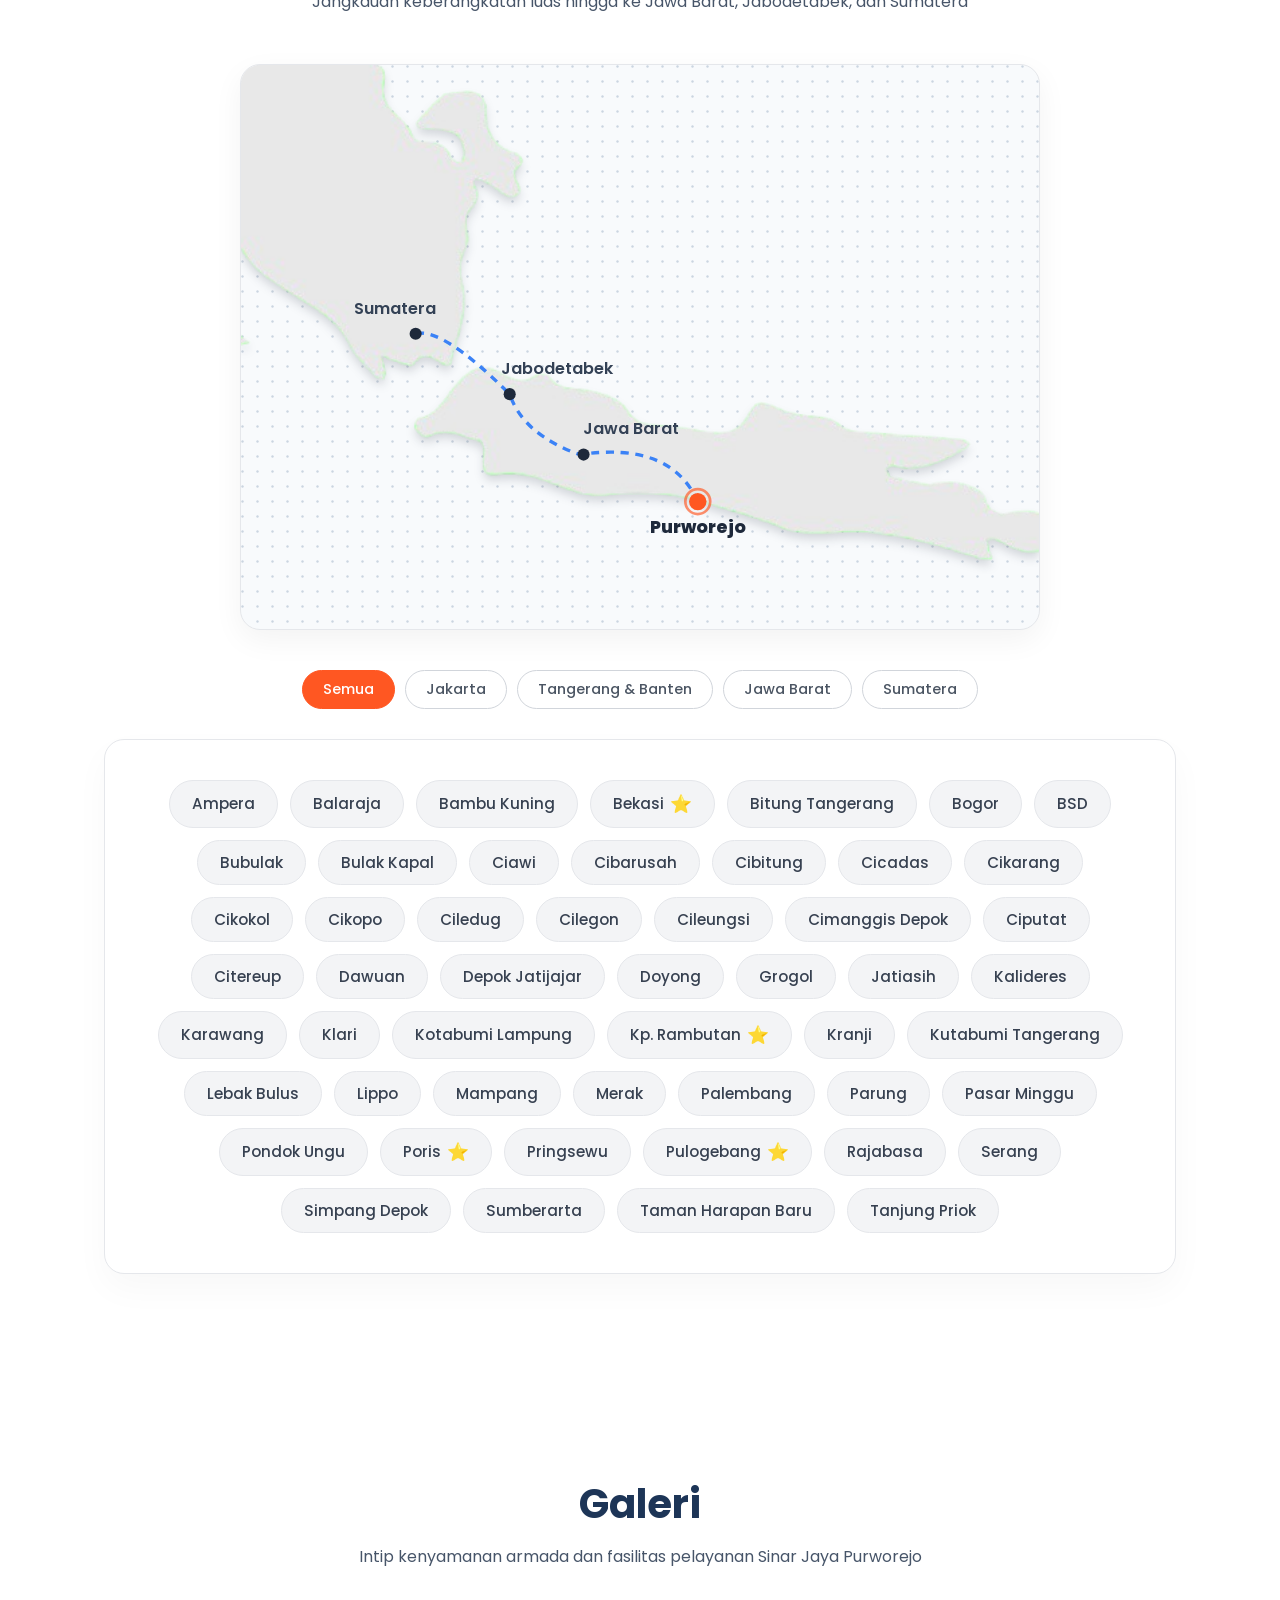
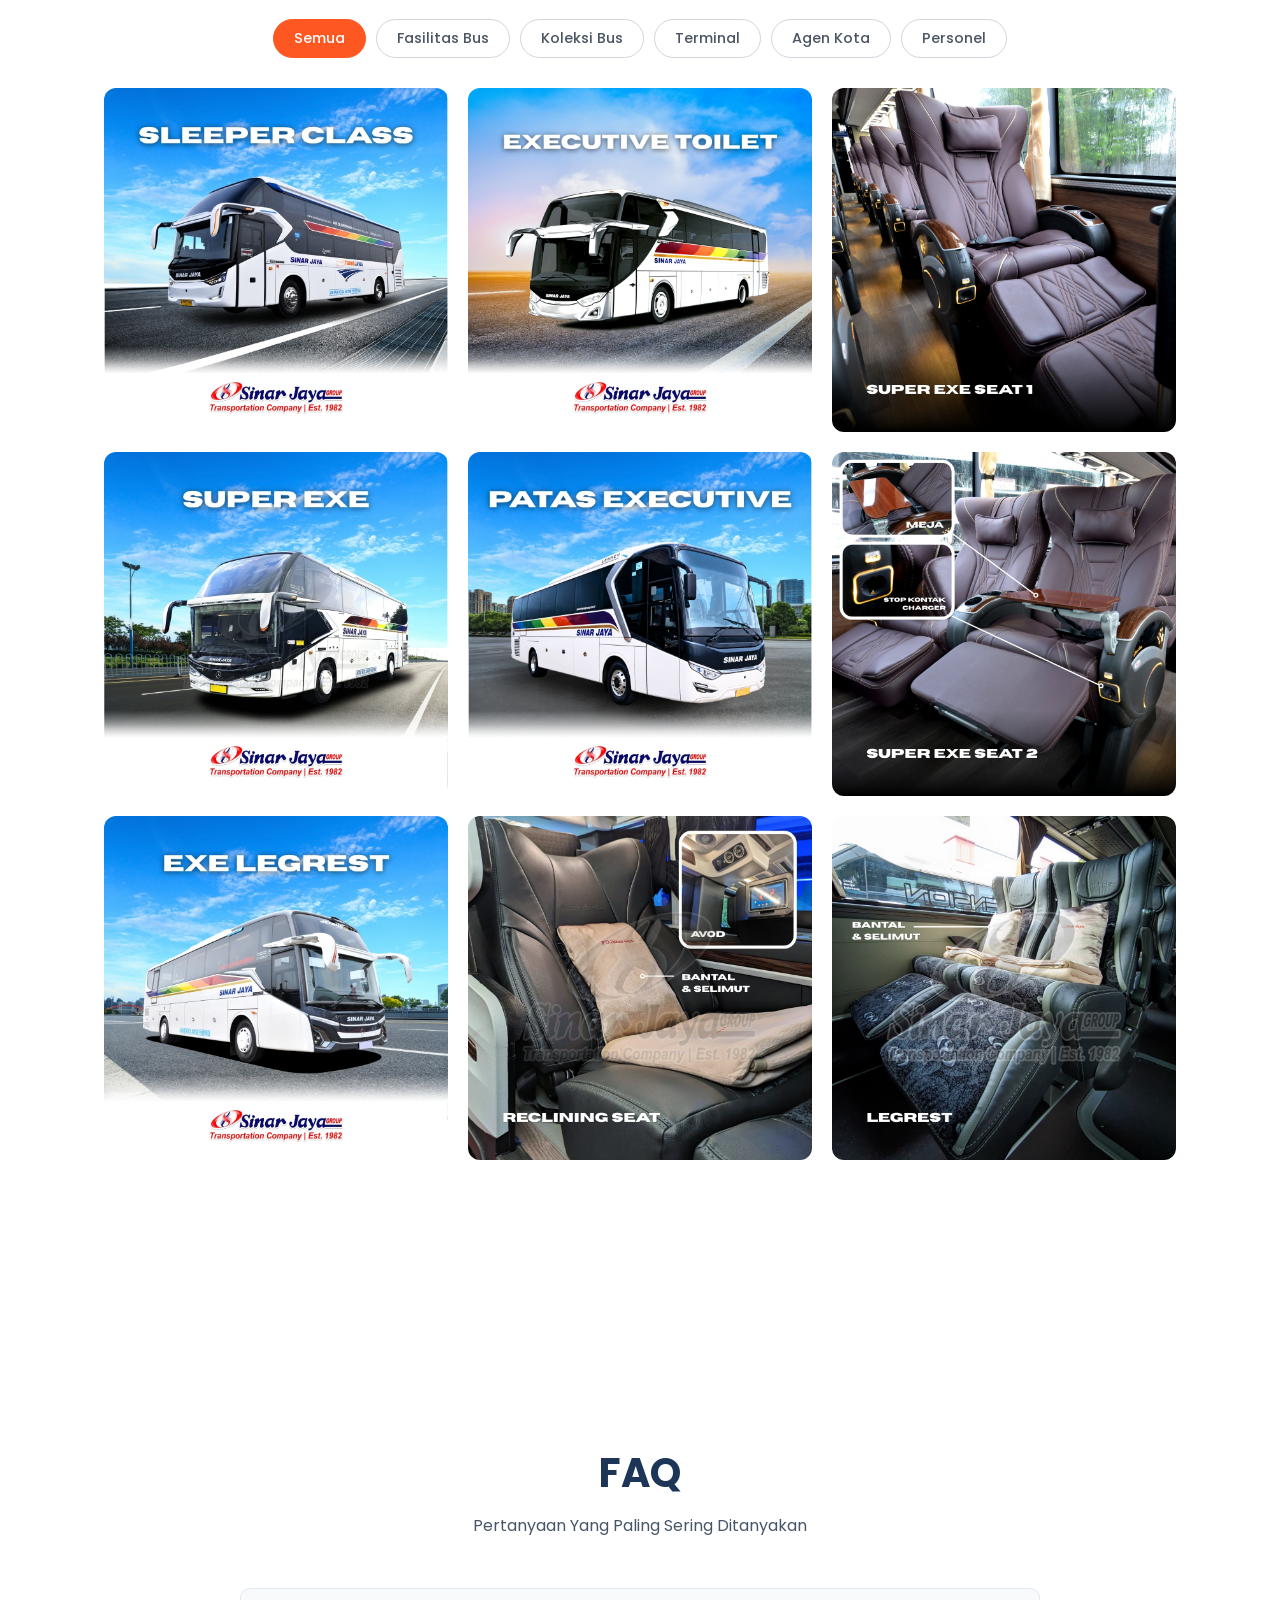
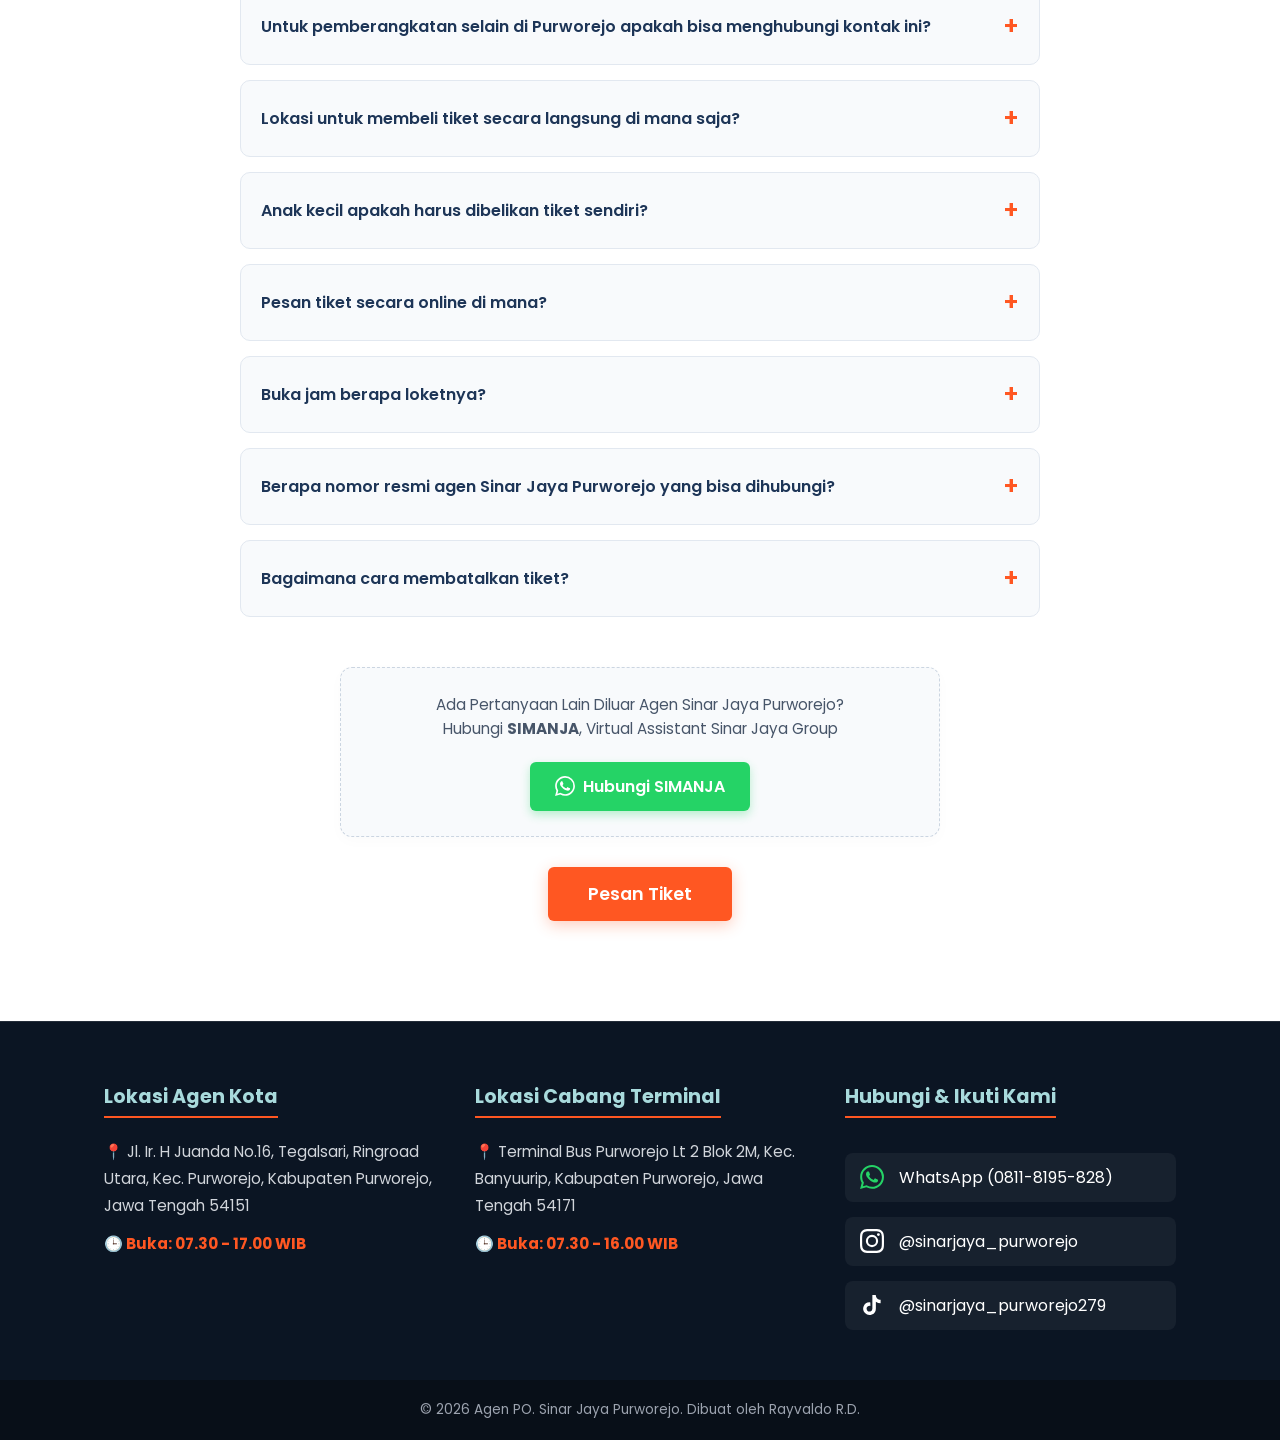
==== commit 34b7af42: "Update index.html" ====
--- a/index.html
+++ b/index.html
@@ -92,23 +92,23 @@
             <div class="tentang-grid">
                 <div class="tentang-teks reveal">
                     <h3>Agen Resmi PO. Sinar Jaya Purworejo</h3>
-                    <p>Kami adalah perwakilan resmi (agen) PO. Sinar Jaya yang berlokasi di Kabupaten Purworejo. Kami berkomitmen memberikan pelayanan terbaik bagi para penumpang yang akan bepergian menuju wilayah Jabodetabek, Jawa Barat, Sumatera dan sekitarnya.</p>
+                    <p>Kami merupakan agen resmi PO. Sinar Jaya di Kabupaten Purworejo yang berdedikasi memfasilitasi layanan transportasi antar-provinsi secara aman, nyaman, dan tepercaya. Meliputi jangkauan rute ke Jabodetabek, Jawa Barat, serta Sumatera, kami senantiasa memprioritaskan kepuasan serta kelancaran mobilitas Anda. Rencanakan perjalanan Anda sekarang dan rasakan kemudahan bertransaksi di agen resmi kami.</p>
                     
                     <div class="keunggulan-grid">
                         <div class="card-keunggulan">
                             <span class="ikon">💺</span>
                             <h4>Nyaman</h4>
-                            <p>Nikmati pengalaman bepergian kelas atas dengan fasilitas kabin eksklusif, mulai dari opsi kursi Sleeper/Suite Class, Executive Legrest, ruang kaki yang lega, hingga suspensi udara yang lembut untuk memastikan kualitas istirahat Anda tetap terjaga sepanjang rute malam.</p>
+                            <p>Perjalanan jauh tak lagi melelahkan. Nikmati ruang kaki ekstra lega, kursi Sleeper atau Executive Legrest, serta kabin bersuspensi udara yang menjamin kenyamanan Anda.</p>
                         </div>
                         <div class="card-keunggulan">
                             <span class="ikon">🛡️</span>
                             <h4>Aman</h4>
-                            <p>Jaminan 100% pembelian tiket resmi yang terhindar dari praktik calo, didukung oleh kru pengemudi profesional berlisensi serta armada Sinar Jaya yang selalu melalui tahapan inspeksi kelayakan jalan secara ketat sebelum keberangkatan.</p>
+                            <p>Pergi tenang, tiba dengan selamat. Kami memastikan 100% tiket resmi bebas calo, didukung armada yang selalu layak jalan dan kru pengemudi berpengalaman.</p>
                         </div>
                         <div class="card-keunggulan">
                             <span class="ikon">🏷️</span>
                             <h4>Terjangkau</h4>
-                            <p>Dapatkan tarif tiket resmi yang transparan dan terjangkau tanpa adanya biaya siluman atau mark-up tersembunyi, memberikan nilai fasilitas dan kenyamanan berkelas yang sepadan untuk setiap rupiah yang Anda keluarkan.</p>
+                            <p>Fasilitas premium dengan harga bersahabat. Dapatkan tarif resmi yang jujur dan transparan tanpa biaya tambahan, membuat setiap rupiah Anda sangat bernilai.</p>
                         </div>
                     </div>
 
--- a/css/style.css
+++ b/css/style.css
@@ -80,7 +80,7 @@
 .tentang-grid { display: grid; grid-template-columns: 1.2fr 1fr; gap: 50px; align-items: center; margin-bottom: 50px;}
 .tentang-teks h3 { color: var(--orange-sj); font-size: 1.8rem; margin-bottom: 20px; }
 .tentang-teks p { color: #4b5563; line-height: 1.8; margin-bottom: 20px; text-align: justify; transition: 0.3s; }
-.keunggulan-grid { display: grid; grid-template-columns: 1fr; gap: 15px; margin-top: 20px;}
+.keunggulan-grid { display: grid; grid-template-columns: repeat(auto-fit, minmax(180px, 1fr)); gap: 15px; margin-top: 20px; }
 .card-keunggulan { background: #ffffff; padding: 15px 20px; border-radius: 10px; border-left: 4px solid var(--orange-sj); display: flex; flex-direction: column; box-shadow: 0 5px 15px rgba(0,0,0,0.03); transition: 0.4s; }
 .card-keunggulan .ikon { font-size: 1.5rem; margin-bottom: 5px; }
 .card-keunggulan h4 { color: var(--navy-sj); margin-bottom: 5px; transition: 0.3s; }
@@ -265,7 +265,7 @@
     .hero-content h1 { font-size: 2.2rem; }
     .hero-buttons { flex-direction: column; }
     .tentang-grid, .maps-grid { grid-template-columns: 1fr; }
-    .rute-map-wrapper { display: none; }
+    .rute-map-wrapper { display: block; margin-bottom: 25px; border-radius: 12px; }
     .rute-container { padding: 25px 15px; }
     .rute-tag { padding: 8px 16px; font-size: 0.85rem; }
     .floating-wa { bottom: 20px; left: 20px; width: 50px; height: 50px; font-size: 28px; }
